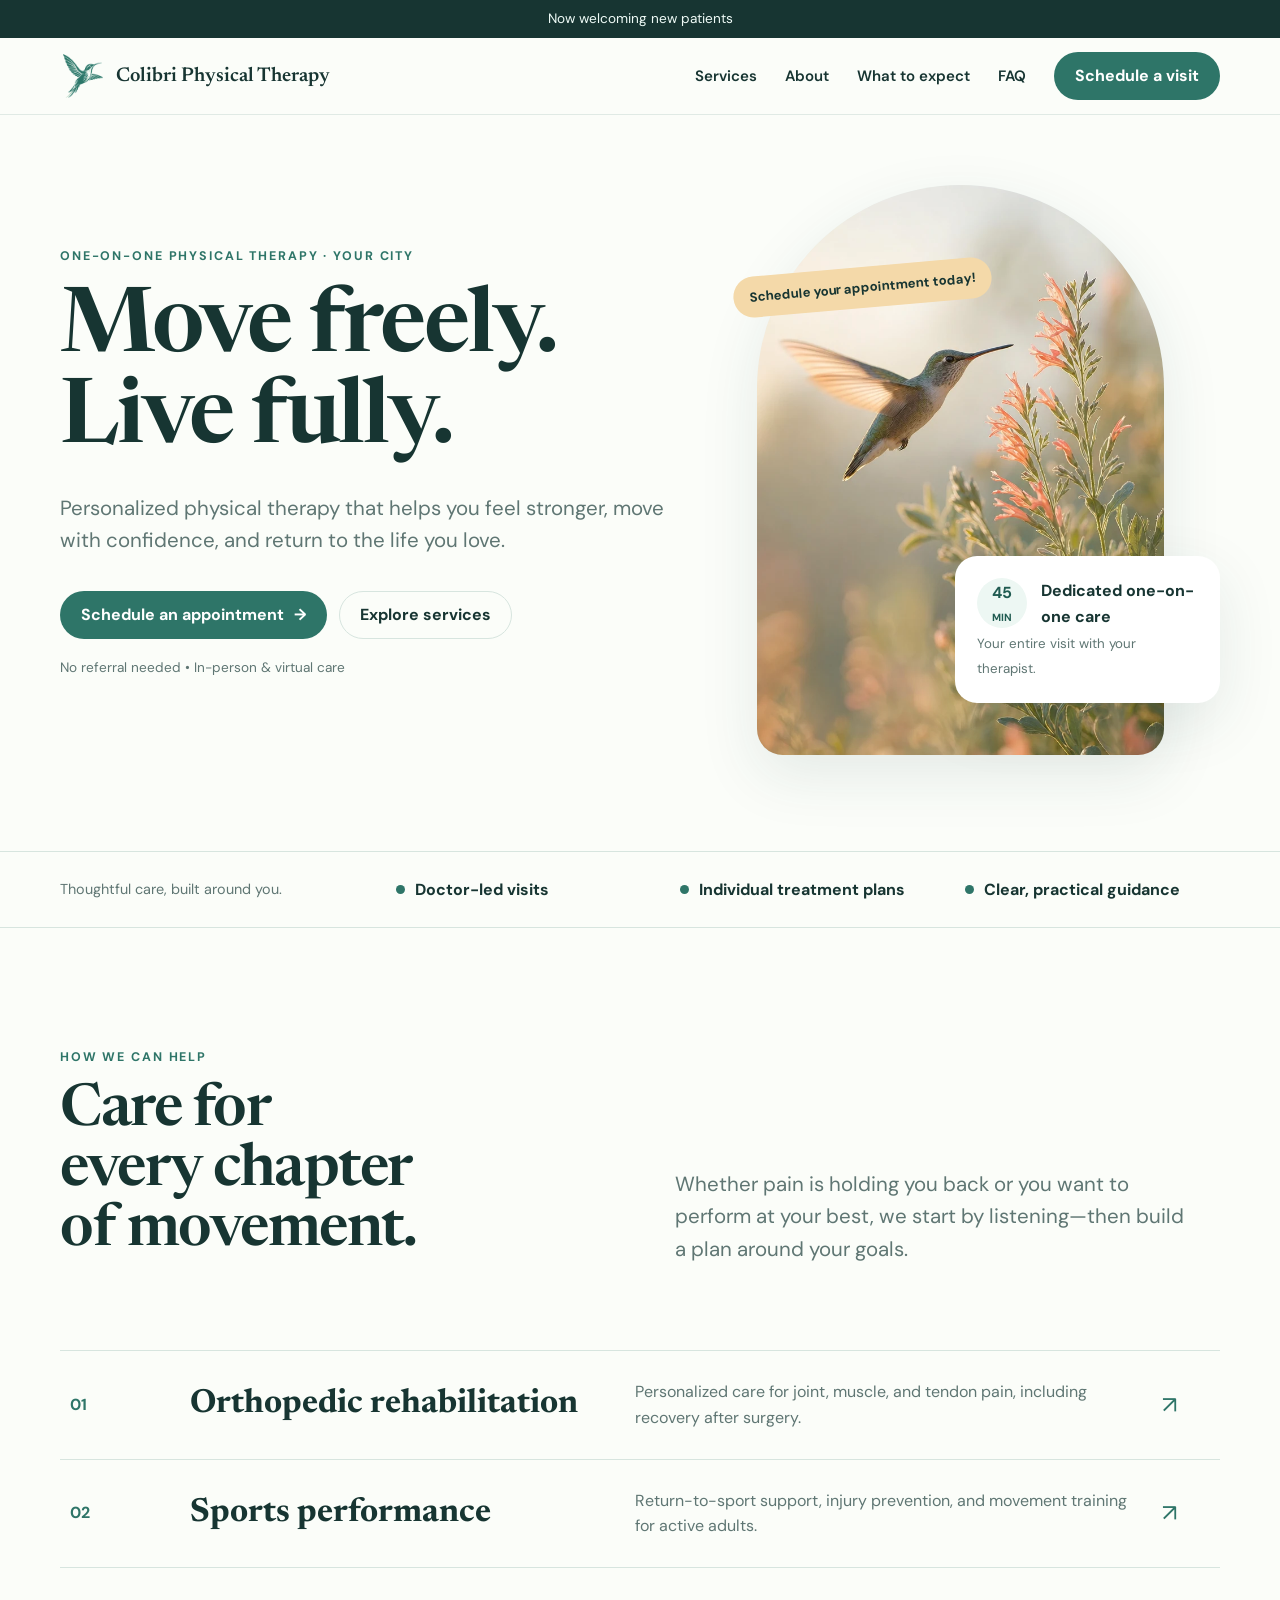
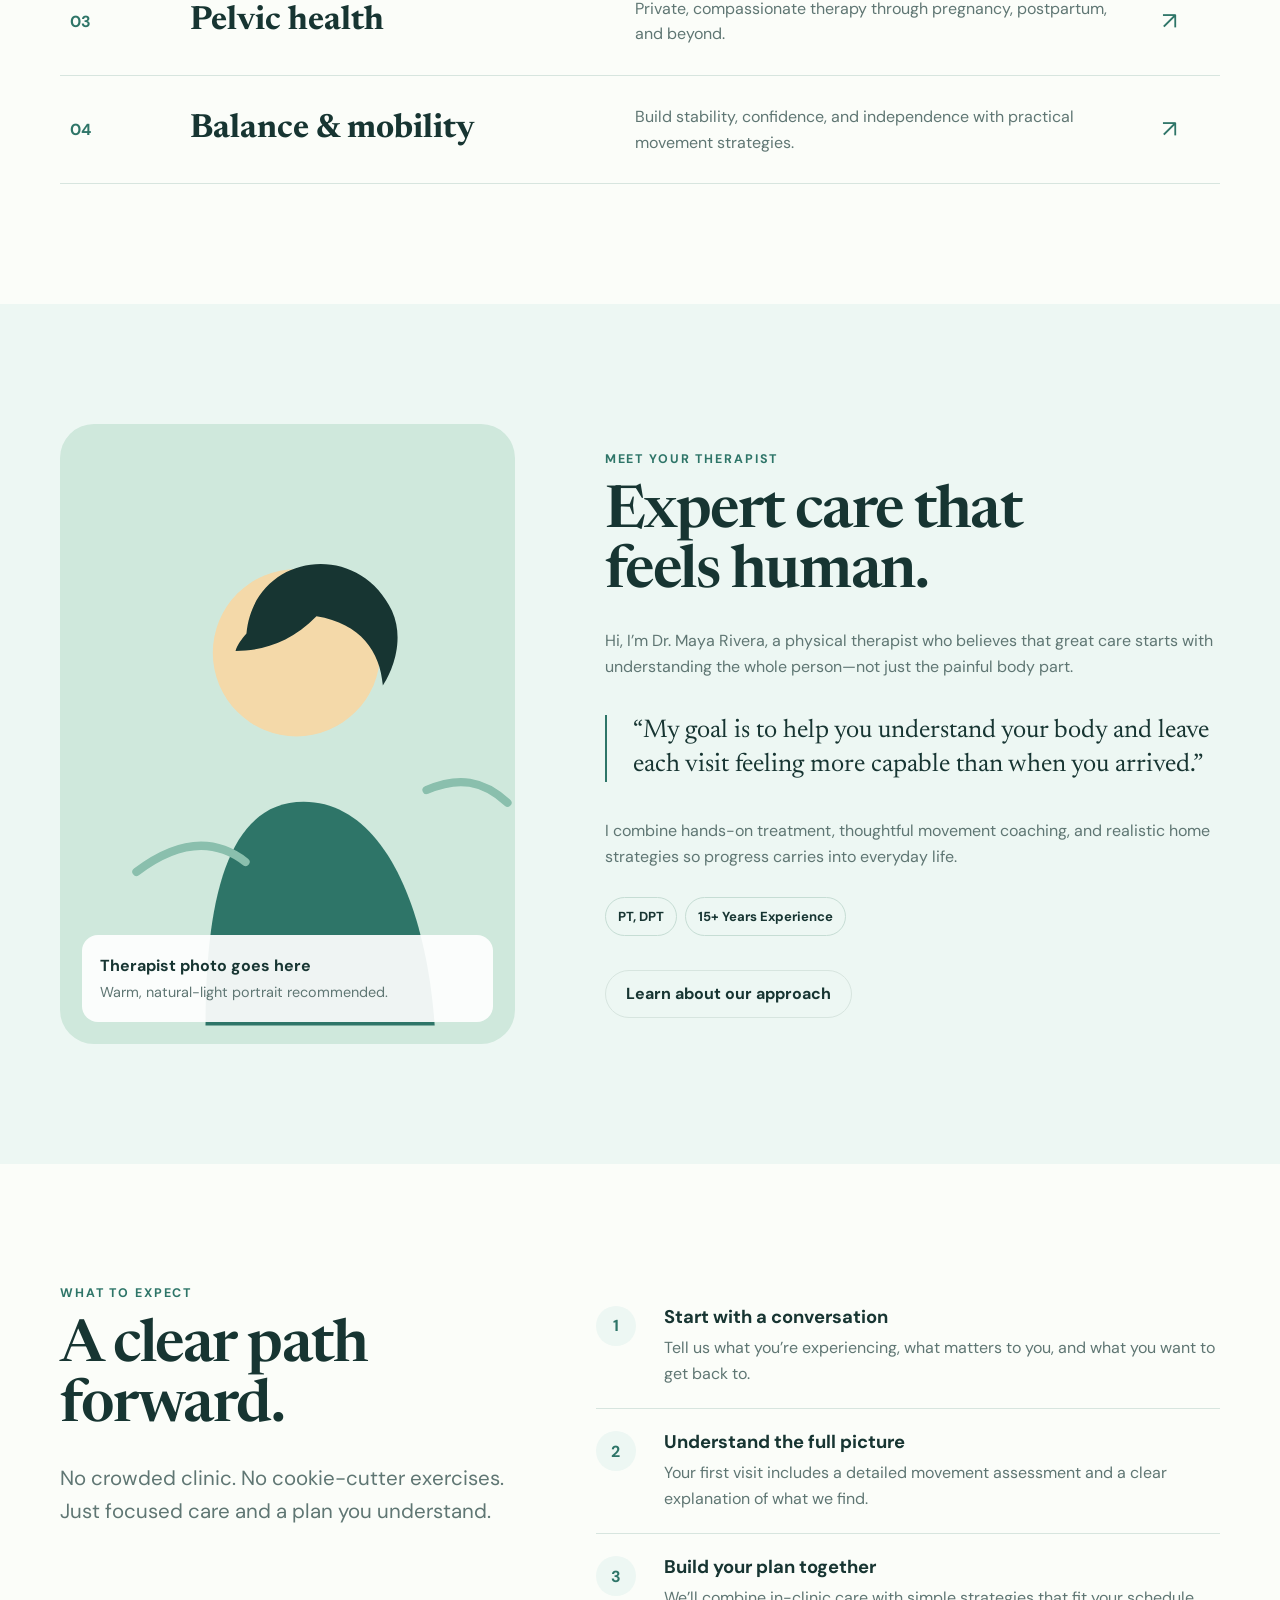
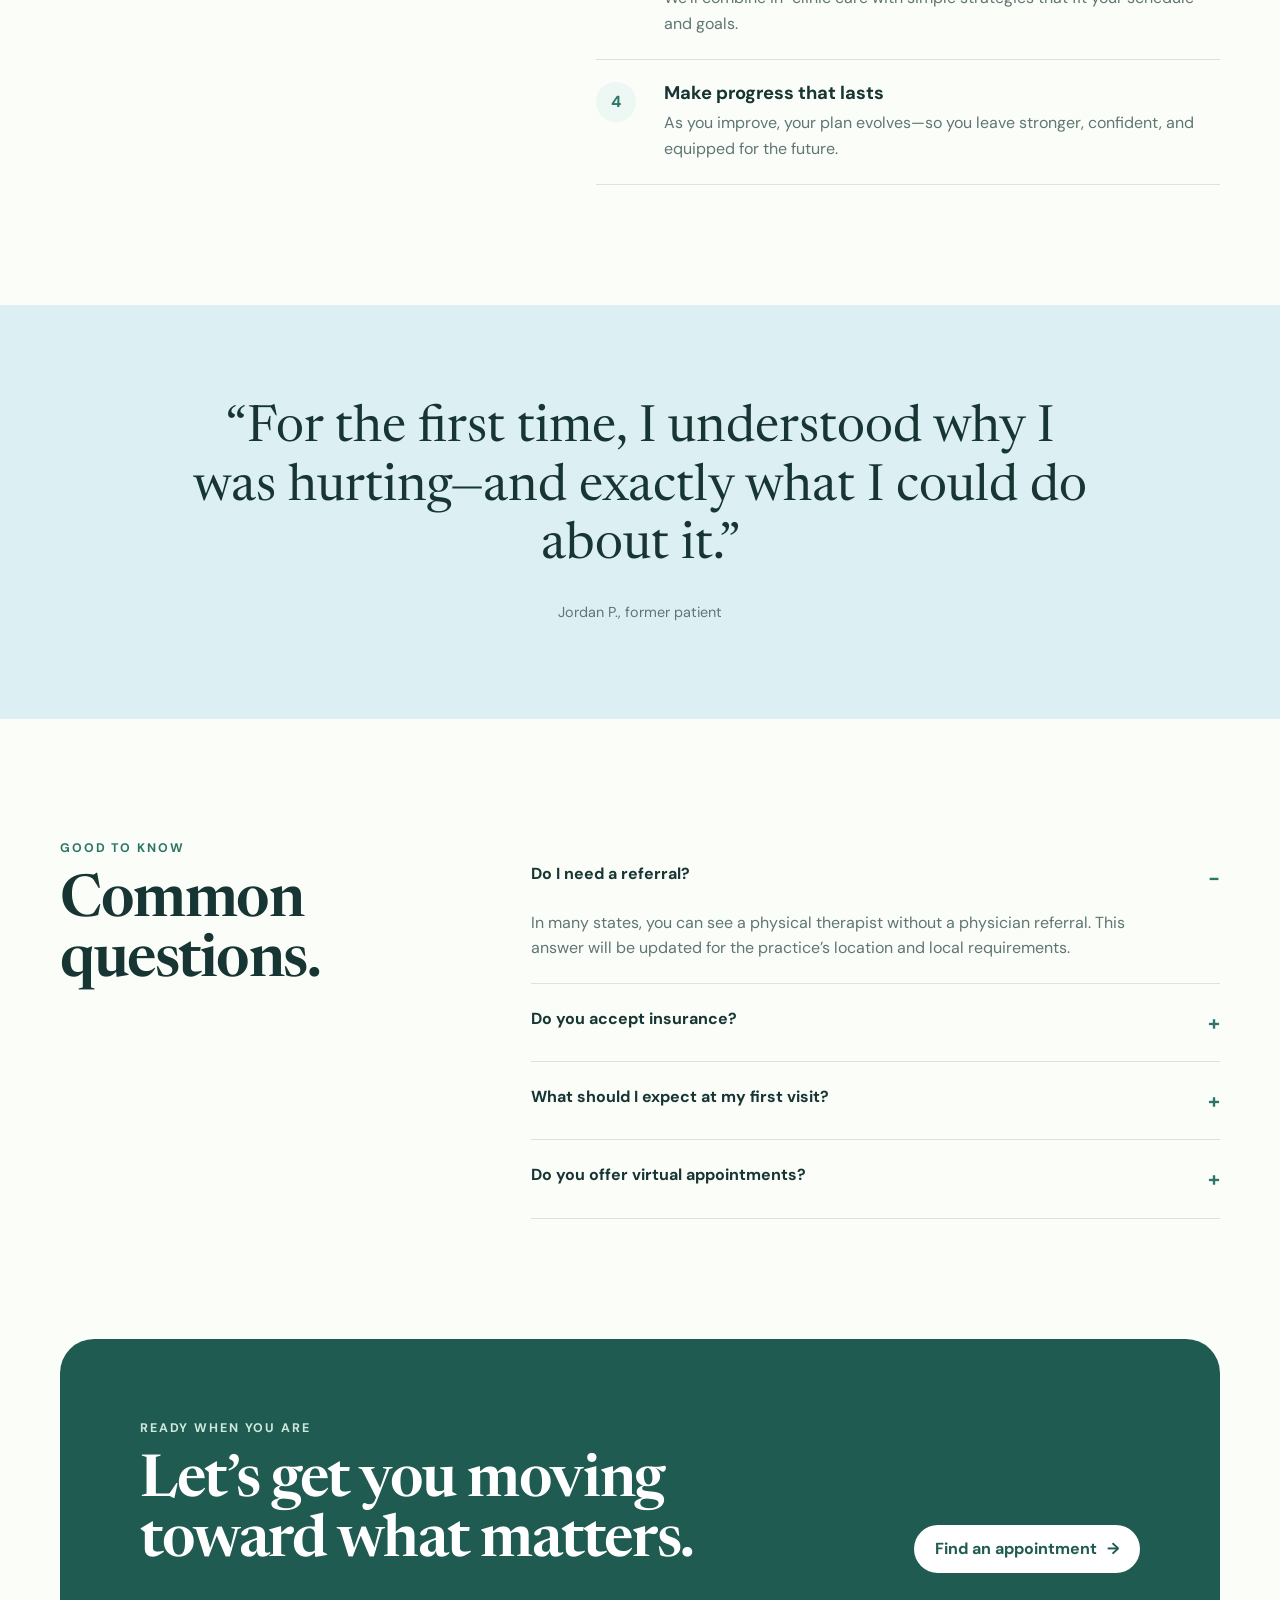
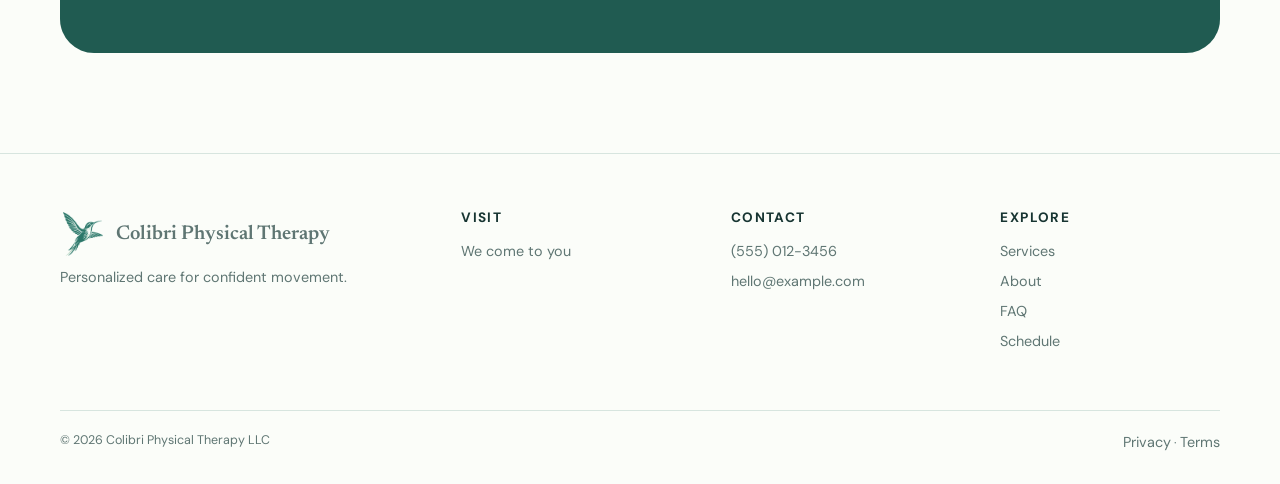
==== index.html @ 3c741804 "Build Colibri Physical Therapy website" ====
<!doctype html>
<html lang="en">
<head>
  <meta charset="utf-8">
  <meta name="viewport" content="width=device-width, initial-scale=1">
  <meta name="description" content="Design prototype for Colibri Physical Therapy. All practice details are placeholders.">
  <title>Colibri Physical Therapy — Move with confidence</title>
  <link rel="stylesheet" href="styles.css">
  <link rel="icon" href="assets/favicon.ico" type="image/x-icon">
</head>
<body>
  <a class="skip" href="#main">Skip to content</a>
  <div class="announcement">Now welcoming new patients</div>
  <header>
    <nav class="wrap" aria-label="Primary navigation">
      <a class="brand" href="#top" aria-label="Colibri Physical Therapy home">
        <img class="brand-mark" src="assets/colibri-brand-mark.png" alt="" aria-hidden="true">
        Colibri Physical Therapy
      </a>
      <button class="menu-button" type="button" aria-label="Open menu" aria-expanded="false">☰</button>
      <div class="navlinks">
        <a href="#services">Services</a>
        <a href="#about">About</a>
        <a href="#process">What to expect</a>
        <a href="#faq">FAQ</a>
        <button class="button primary schedule-open" type="button">Schedule a visit</button>
      </div>
    </nav>
  </header>

  <main id="main">
    <section class="hero" id="top">
      <div class="wrap hero-grid">
        <div class="hero-copy">
          <div class="eyebrow">One-on-one physical therapy · Your City</div>
          <h1>Move freely.<br>Live fully.</h1>
          <p class="lead">Personalized physical therapy that helps you feel stronger, move with confidence, and return to the life you love.</p>
          <div class="actions">
            <button class="button primary schedule-open" type="button">Schedule an appointment <span aria-hidden="true">→</span></button>
            <a class="button secondary" href="#services">Explore services</a>
          </div>
          <p class="microcopy">No referral needed <span aria-hidden="true">•</span> In-person & virtual care</p>
        </div>
        <div class="hero-art">
          <div class="arch">
            <img class="hero-bird" src="assets/colibri-hero.webp" alt="A colibri hummingbird hovering beside softly lit coral flowers">
          </div>
          <div class="availability">Schedule your appointment today!</div>
          <div class="session-card">
            <div class="date">45<br><span class="duration-unit">MIN</span></div>
            <strong>Dedicated one-on-one care</strong>
            <small>Your entire visit with your therapist.</small>
          </div>
        </div>
      </div>
    </section>

    <section class="trust" aria-label="Practice highlights">
      <div class="wrap trust-row">
        <p>Thoughtful care, built around you.</p>
        <div class="trust-point"><span class="dot"></span> Doctor-led visits</div>
        <div class="trust-point"><span class="dot"></span> Individual treatment plans</div>
        <div class="trust-point"><span class="dot"></span> Clear, practical guidance</div>
      </div>
    </section>

    <section class="services" id="services">
      <div class="wrap">
        <div class="section-heading">
          <div><div class="eyebrow">How we can help</div><h2>Care for every chapter of movement.</h2></div>
          <p class="lead">Whether pain is holding you back or you want to perform at your best, we start by listening—then build a plan around your goals.</p>
        </div>
        <div class="service-list">
          <a class="service" href="#process"><span class="num">01</span><h3>Orthopedic rehabilitation</h3><p>Personalized care for joint, muscle, and tendon pain, including recovery after surgery.</p><span class="arrow">↗</span></a>
          <a class="service" href="#process"><span class="num">02</span><h3>Sports performance</h3><p>Return-to-sport support, injury prevention, and movement training for active adults.</p><span class="arrow">↗</span></a>
          <a class="service" href="#process"><span class="num">03</span><h3>Pelvic health</h3><p>Private, compassionate therapy through pregnancy, postpartum, and beyond.</p><span class="arrow">↗</span></a>
          <a class="service" href="#process"><span class="num">04</span><h3>Balance & mobility</h3><p>Build stability, confidence, and independence with practical movement strategies.</p><span class="arrow">↗</span></a>
        </div>
      </div>
    </section>

    <section class="about" id="about">
      <div class="wrap about-grid">
        <div class="portrait" aria-label="Placeholder for therapist portrait">
          <svg viewBox="0 0 500 610" fill="none" aria-hidden="true">
            <circle cx="260" cy="180" r="92" fill="#f4d9a9"/>
            <path d="M160 590c0-142 25-246 108-246s134 106 144 246H160Z" fill="#2e7568"/>
            <path d="M205 159c8-88 122-105 160-25 15 33-1 69-10 82-3-37-24-68-73-76-29 30-61 38-89 38 2-7 7-13 12-19Z" fill="#173532"/>
            <path d="M84 421c45-34 85-38 120-11M403 331c35-15 62-11 89 14" stroke="#8abfad" stroke-width="9" stroke-linecap="round"/>
          </svg>
          <div class="portrait-note"><strong>Therapist photo goes here</strong><span>Warm, natural-light portrait recommended.</span></div>
        </div>
        <div class="about-copy">
          <div class="eyebrow">Meet your therapist</div>
          <h2>Expert care that feels human.</h2>
          <p>Hi, I’m Dr. Maya Rivera, a physical therapist who believes that great care starts with understanding the whole person—not just the painful body part.</p>
          <p class="quote">“My goal is to help you understand your body and leave each visit feeling more capable than when you arrived.”</p>
          <p>I combine hands-on treatment, thoughtful movement coaching, and realistic home strategies so progress carries into everyday life.</p>
          <div class="credentials"><span>PT, DPT</span><span>15+ Years Experience</span></div>
          <a class="button secondary" href="#process">Learn about our approach</a>
        </div>
      </div>
    </section>

    <section class="process" id="process">
      <div class="wrap process-grid">
        <div><div class="eyebrow">What to expect</div><h2>A clear path forward.</h2><p class="lead">No crowded clinic. No cookie-cutter exercises. Just focused care and a plan you understand.</p></div>
        <div class="steps">
          <div class="step"><div><h3>Start with a conversation</h3><p>Tell us what you’re experiencing, what matters to you, and what you want to get back to.</p></div></div>
          <div class="step"><div><h3>Understand the full picture</h3><p>Your first visit includes a detailed movement assessment and a clear explanation of what we find.</p></div></div>
          <div class="step"><div><h3>Build your plan together</h3><p>We’ll combine in-clinic care with simple strategies that fit your schedule and goals.</p></div></div>
          <div class="step"><div><h3>Make progress that lasts</h3><p>As you improve, your plan evolves—so you leave stronger, confident, and equipped for the future.</p></div></div>
        </div>
      </div>
    </section>

    <section class="testimonial">
      <div class="wrap">
        <blockquote>“For the first time, I understood why I was hurting—and exactly what I could do about it.”</blockquote>
        <cite>Jordan P., former patient</cite>
      </div>
    </section>

    <section class="faq" id="faq">
      <div class="wrap faq-grid">
        <div><div class="eyebrow">Good to know</div><h2>Common questions.</h2></div>
        <div>
          <details open><summary>Do I need a referral?</summary><p>In many states, you can see a physical therapist without a physician referral. This answer will be updated for the practice’s location and local requirements.</p></details>
          <details><summary>Do you accept insurance?</summary><p>We offer straightforward self-pay pricing and can provide a superbill for possible out-of-network reimbursement. Final billing details will be added before launch.</p></details>
          <details><summary>What should I expect at my first visit?</summary><p>Your first visit typically includes a conversation about your goals, a movement assessment, an explanation of findings, and the beginning of treatment.</p></details>
          <details><summary>Do you offer virtual appointments?</summary><p>Yes. Virtual visits may be available for movement coaching, exercise progression, and follow-up care.</p></details>
        </div>
      </div>
    </section>

    <section class="cta">
      <div class="wrap cta-panel">
        <div><div class="eyebrow">Ready when you are</div><h2>Let’s get you moving toward what matters.</h2></div>
        <button class="button light schedule-open" type="button">Find an appointment <span aria-hidden="true">→</span></button>
      </div>
    </section>
  </main>

  <footer>
    <div class="wrap">
      <div class="footer-grid">
        <div>
          <a class="brand" href="#top" aria-label="Colibri Physical Therapy home">
            <img class="brand-mark" src="assets/colibri-brand-mark.png" alt="" aria-hidden="true">
            Colibri Physical Therapy
          </a>
          <p>Personalized care for confident movement.</p>
        </div>
        <div><h3>Visit</h3><p>We come to you</p></div>
        <div><h3>Contact</h3><a href="tel:+15550123456">(555) 012-3456</a><a href="mailto:hello@example.com">hello@example.com</a></div>
        <div><h3>Explore</h3><a href="#services">Services</a><a href="#about">About</a><a href="#faq">FAQ</a><a href="#" class="schedule-open">Schedule</a></div>
      </div>
      <div class="legal"><span>© 2026 Colibri Physical Therapy LLC</span><span><a href="legal.html#privacy">Privacy</a> · <a href="legal.html#terms">Terms</a></span></div>
    </div>
  </footer>

  <div class="modal" id="schedule-modal" role="dialog" aria-modal="true" aria-labelledby="schedule-title">
    <div class="modal-card scheduler-card">
      <div class="modal-head">
        <div><div class="eyebrow">Secure online scheduling</div><h2 id="schedule-title">Choose your appointment</h2></div>
        <button class="close" type="button" aria-label="Close scheduling window">×</button>
      </div>
      <div class="scheduler-shell">
        <div class="scheduler-loading" id="scheduler-loading" role="status">
          <span class="spinner" aria-hidden="true"></span>
          Loading available appointments…
        </div>
        <div class="scheduler-setup" id="scheduler-setup" hidden>
          <div class="setup-mark" aria-hidden="true">↗</div>
          <h3>Scheduling is being connected</h3>
          <p>The clinic’s booking calendar hasn’t been added yet. Please call or email us to arrange a visit.</p>
          <div class="scheduler-actions">
            <a class="button primary" href="tel:+15550123456">Call (555) 012-3456</a>
            <a class="button secondary" href="mailto:hello@example.com?subject=Appointment%20request">Email the clinic</a>
          </div>
        </div>
        <div id="cal-booking" class="cal-booking" aria-label="Available appointments" hidden></div>
      </div>
      <p class="scheduler-note">Confirmation is sent by email and text. Your email includes options to add the visit to your calendar.</p>
    </div>
  </div>

  <script src="scheduling-config.js"></script>
  <script src="script.js" defer></script>
</body>
</html>
---- styles.css ----
@import url('https://fonts.googleapis.com/css2?family=DM+Sans:wght@400;500;600;700&family=Newsreader:opsz,wght@6..72,500;6..72,600&display=swap');

:root {
  --ink: #173532;
  --muted: #5f7673;
  --paper: #fbfdf9;
  --white: #fff;
  --mist: #edf7f3;
  --sage: #cfe8dc;
  --leaf: #2e7568;
  --leaf-dark: #205b51;
  --sky: #dceff3;
  --line: #d7e5df;
  --sun: #f4d9a9;
  --radius-sm: 12px;
  --radius-md: 22px;
  --radius-lg: 34px;
  --shadow: 0 20px 60px rgba(25, 72, 65, .10);
  --serif: "Newsreader", Georgia, serif;
  --sans: "DM Sans", Arial, sans-serif;
}

* { box-sizing: border-box; }
html { scroll-behavior: smooth; }
body { margin: 0; background: var(--paper); color: var(--ink); font-family: var(--sans); line-height: 1.6; }
body.modal-open { overflow: hidden; }
a { color: inherit; }
button, input, select, textarea { font: inherit; }
img { max-width: 100%; display: block; }
section { scroll-margin-top: 88px; }
.wrap { width: min(1160px, calc(100% - 40px)); margin-inline: auto; }
.eyebrow { color: var(--leaf); font-weight: 700; font-size: .78rem; letter-spacing: .15em; text-transform: uppercase; }
section .eyebrow + h2 { margin-top: 14px; }
.modal .eyebrow + h2 { margin-top: 14px; }
h1, h2, h3, p { margin-top: 0; }
h1, h2, h3 { text-wrap: balance; }
h1, h2 { font-family: var(--serif); font-weight: 600; letter-spacing: -.025em; line-height: 1.02; }
h1 { font-size: clamp(3.6rem, 7vw, 6.9rem); max-width: 850px; margin: 18px 0 24px; }
h2 { font-size: clamp(2.5rem, 4.6vw, 4.5rem); margin-bottom: 24px; }
h3 { font-size: 1.15rem; line-height: 1.3; }
.lead { color: var(--muted); font-size: clamp(1.05rem, 1.7vw, 1.28rem); max-width: 650px; }
.button { min-height: 48px; display: inline-flex; align-items: center; justify-content: center; gap: 10px; padding: 0 20px; border: 1px solid transparent; border-radius: 999px; font-weight: 700; text-decoration: none; cursor: pointer; transition: transform .2s, background .2s, border-color .2s; }
.button:hover { transform: translateY(-2px); }
.button.primary { background: var(--leaf); color: white; }
.button.primary:hover { background: var(--leaf-dark); }
.button.secondary { background: transparent; border-color: var(--line); }
.button.secondary:hover { background: white; border-color: var(--leaf); }
.button.light { background: white; color: var(--leaf-dark); }
.skip { position: absolute; left: -999px; top: 0; }
.skip:focus { left: 12px; top: 12px; z-index: 1000; background: white; padding: 10px; }

.announcement { background: var(--ink); color: #effbf7; font-size: .85rem; text-align: center; padding: 8px 20px; }
header { position: sticky; top: 0; z-index: 30; background: color-mix(in srgb, var(--paper) 92%, transparent); border-bottom: 1px solid rgba(215,229,223,.75); backdrop-filter: blur(12px); }
nav { height: 76px; display: flex; align-items: center; justify-content: space-between; gap: 20px; }
.brand { display: inline-flex; align-items: center; gap: 10px; white-space: nowrap; text-decoration: none; font-family: var(--serif); font-size: 1.25rem; font-weight: 600; }
.brand-mark { width: 46px; height: 50px; flex: 0 0 auto; object-fit: contain; }
.navlinks { display: flex; align-items: center; gap: 28px; }
.navlinks a { text-decoration: none; font-size: .94rem; font-weight: 600; }
.navlinks a:not(.button):hover { color: var(--leaf); }
.menu-button { display: none; border: 0; background: transparent; min-width: 44px; min-height: 44px; font-size: 1.5rem; }

.hero { padding: 70px 0 96px; overflow: hidden; }
.hero-grid { display: grid; grid-template-columns: 1.15fr .85fr; align-items: center; gap: 70px; }
.hero-copy .lead { margin-bottom: 34px; }
.actions { display: flex; gap: 12px; flex-wrap: wrap; }
.microcopy { margin-top: 18px; color: var(--muted); font-size: .85rem; }
.hero-art { position: relative; min-height: 570px; }
.arch { position: absolute; inset: 0 12% 0 0; border-radius: 220px 220px 28px 28px; background: var(--mist); overflow: hidden; box-shadow: var(--shadow); }
.hero-bird { width: 100%; height: 100%; display: block; object-fit: cover; object-position: 52% 50%; }
.session-card { position: absolute; right: 0; bottom: 52px; width: 265px; background: white; padding: 22px; border-radius: var(--radius-md); box-shadow: var(--shadow); }
.session-card .date { width: 50px; height: 50px; display: grid; place-items: center; background: var(--mist); border-radius: 50%; color: var(--leaf-dark); font-weight: 700; float: left; margin-right: 14px; }
.session-card strong { display: block; }
.session-card small { color: var(--muted); }
.availability { position: absolute; left: -24px; top: 82px; background: var(--sun); border-radius: 999px; padding: 10px 16px; font-weight: 700; font-size: .82rem; transform: rotate(-5deg); }

.trust { padding: 25px 0; border-block: 1px solid var(--line); }
.trust-row { display: grid; grid-template-columns: 1.2fr repeat(3, 1fr); gap: 30px; align-items: center; }
.trust-row p { margin: 0; color: var(--muted); font-size: .9rem; }
.trust-point { display: flex; align-items: center; gap: 10px; color: var(--ink); font-weight: 700; }
.dot { width: 9px; height: 9px; border-radius: 50%; background: var(--leaf); }

.services { padding: 120px 0; }
.section-heading { display: grid; grid-template-columns: 1fr 1fr; gap: 70px; align-items: end; margin-bottom: 64px; }
.section-heading p { color: var(--muted); max-width: 520px; }
.service-list { border-top: 1px solid var(--line); }
.service { display: grid; grid-template-columns: 90px 1fr 1.2fr 48px; gap: 30px; align-items: center; padding: 28px 10px; border-bottom: 1px solid var(--line); text-decoration: none; transition: padding .2s, background .2s; }
.service:hover { padding-inline: 22px; background: white; }
.service .num { color: var(--leaf); font-weight: 700; }
.service h3 { margin: 0; font-family: var(--serif); font-size: clamp(1.5rem, 2.6vw, 2.3rem); }
.service p { margin: 0; color: var(--muted); }
.arrow { font-size: 1.5rem; color: var(--leaf); }

.about { background: var(--mist); padding: 120px 0; }
.about-grid { display: grid; grid-template-columns: .85fr 1.15fr; gap: 90px; align-items: center; }
.portrait { min-height: 620px; border-radius: var(--radius-lg); background: var(--sage); position: relative; overflow: hidden; }
.portrait svg { position: absolute; inset: auto 0 0; width: 100%; }
.portrait-note { position: absolute; left: 22px; bottom: 22px; right: 22px; padding: 18px; border-radius: 16px; background: rgba(255,255,255,.92); }
.portrait-note strong { display: block; }
.portrait-note span { color: var(--muted); font-size: .9rem; }
.about-copy p { color: var(--muted); }
.quote { margin: 36px 0; padding-left: 26px; border-left: 2px solid var(--leaf); color: var(--ink) !important; font-family: var(--serif); font-size: 1.6rem; line-height: 1.3; }
.credentials { display: flex; flex-wrap: wrap; gap: 8px; margin: 28px 0 34px; }
.credentials span { border: 1px solid #c6ddd4; border-radius: 999px; padding: 8px 12px; font-size: .82rem; font-weight: 700; }

.process { padding: 120px 0; }
.process-grid { display: grid; grid-template-columns: 1fr 1.4fr; gap: 90px; }
.steps { counter-reset: step; }
.step { display: grid; grid-template-columns: 48px 1fr; gap: 20px; padding: 22px 0; border-bottom: 1px solid var(--line); }
.step::before { counter-increment: step; content: counter(step); width: 40px; height: 40px; display: grid; place-items: center; border-radius: 50%; background: var(--mist); color: var(--leaf); font-weight: 700; }
.step h3 { margin-bottom: 5px; }
.step p { color: var(--muted); margin: 0; }

.testimonial { padding: 95px 0; background: var(--sky); }
.testimonial blockquote { margin: 0 auto; max-width: 900px; text-align: center; font-family: var(--serif); font-size: clamp(2rem, 4vw, 3.6rem); line-height: 1.15; }
.testimonial cite { display: block; margin-top: 25px; text-align: center; color: var(--muted); font-style: normal; font-size: .9rem; }
.faq { padding: 120px 0; }
.faq-grid { display: grid; grid-template-columns: .7fr 1.3fr; gap: 100px; }
details { border-bottom: 1px solid var(--line); padding: 22px 0; }
summary { list-style: none; cursor: pointer; font-weight: 700; display: flex; justify-content: space-between; gap: 20px; }
summary::-webkit-details-marker { display: none; }
summary::after { content: "+"; color: var(--leaf); font-size: 1.3rem; }
details[open] summary::after { content: "−"; }
details p { color: var(--muted); padding-right: 40px; margin: 15px 0 0; }

.cta { padding: 0 0 100px; }
.cta-panel { background: var(--leaf-dark); color: white; padding: clamp(42px, 7vw, 80px); border-radius: var(--radius-lg); display: flex; align-items: end; justify-content: space-between; gap: 40px; }
.cta-panel h2 { max-width: 660px; margin-bottom: 0; }
.cta-panel .eyebrow { color: var(--sage); }

footer { border-top: 1px solid var(--line); padding: 55px 0 30px; }
.footer-grid { display: grid; grid-template-columns: 1.6fr repeat(3, 1fr); gap: 50px; }
footer h3 { font-size: .85rem; text-transform: uppercase; letter-spacing: .1em; }
footer p, footer a { color: var(--muted); font-size: .9rem; }
footer a { display: block; text-decoration: none; margin: 7px 0; }
footer .brand { margin-top: 0; }
.legal { margin-top: 50px; padding-top: 20px; border-top: 1px solid var(--line); color: var(--muted); font-size: .78rem; display: flex; justify-content: space-between; gap: 20px; }
.legal a { display: inline; margin: 0; }

/* Legal page */
.legal-page { padding-bottom: 110px; }
.legal-home-link { min-height: 42px; padding-inline: 17px; }
.legal-hero { padding: 90px 0 80px; background: var(--mist); }
.legal-hero-grid { display: grid; grid-template-columns: 1.25fr .75fr; gap: 80px; align-items: end; }
.legal-hero h1 { max-width: 720px; margin-bottom: 22px; font-size: clamp(3.4rem, 6.5vw, 6.2rem); }
.legal-summary { padding: 28px; border-radius: var(--radius-md); background: var(--white); box-shadow: var(--shadow); }
.legal-summary p { margin-bottom: 12px; }
.legal-summary ul { margin: 0; padding-left: 20px; color: var(--muted); }
.legal-summary li + li { margin-top: 9px; }
.legal-layout { display: grid; grid-template-columns: 220px minmax(0, 760px); gap: 90px; justify-content: center; padding-top: 76px; }
.legal-nav { position: sticky; top: 112px; align-self: start; padding-left: 18px; border-left: 2px solid var(--sage); }
.legal-nav p { margin-bottom: 12px; color: var(--muted); font-size: .78rem; font-weight: 700; letter-spacing: .1em; text-transform: uppercase; }
.legal-nav a { display: block; margin: 9px 0; color: var(--muted); font-size: .92rem; font-weight: 600; text-decoration: none; }
.legal-nav a:hover { color: var(--leaf); }
.effective-date { margin-bottom: 58px; color: var(--muted); font-size: .9rem; }
.legal-content article { scroll-margin-top: 110px; }
.legal-content article + article { margin-top: 100px; padding-top: 80px; border-top: 1px solid var(--line); }
.legal-content article h2, .legal-contact h2 { margin: 13px 0 26px; font-size: clamp(2.8rem, 5vw, 4.4rem); }
.legal-content article h3 { margin: 42px 0 10px; font-family: var(--serif); font-size: 1.55rem; }
.legal-content article p { color: var(--muted); }
.legal-contact { scroll-margin-top: 110px; margin-top: 90px; padding: 44px; border-radius: var(--radius-lg); background: var(--sky); }
.legal-contact h2 { margin-bottom: 15px; }
.legal-contact p { margin-bottom: 0; color: var(--muted); }
.legal-contact a { color: var(--leaf-dark); font-weight: 700; }
.legal-footer-grid { grid-template-columns: 1.6fr repeat(3, 1fr); }

.modal { position: fixed; inset: 0; z-index: 100; display: none; padding: 20px; background: rgba(13,42,38,.58); backdrop-filter: blur(6px); overflow-y: auto; }
.modal.open { display: grid; place-items: center; }
.modal-card { width: min(720px, 100%); background: var(--paper); border-radius: 28px; box-shadow: 0 30px 100px rgba(0,0,0,.25); overflow: hidden; }
.scheduler-card { width: min(1020px, 100%); }
.modal-head { display: flex; justify-content: space-between; align-items: start; padding: 28px 30px 20px; border-bottom: 1px solid var(--line); }
.modal-head h2 { font-size: 2.2rem; margin: 0; }
.close { border: 0; background: var(--mist); width: 44px; height: 44px; border-radius: 50%; cursor: pointer; font-size: 1.35rem; }
.scheduler-shell { position: relative; min-height: 590px; background: var(--paper); }
.cal-booking { min-height: 590px; overflow-y: auto; }
.scheduler-loading { position: absolute; inset: 0; z-index: 1; display: flex; align-items: center; justify-content: center; gap: 12px; color: var(--muted); background: var(--paper); }
.scheduler-loading[hidden] { display: none; }
.spinner { width: 22px; height: 22px; border: 2px solid var(--sage); border-top-color: var(--leaf); border-radius: 50%; animation: spin .8s linear infinite; }
.scheduler-setup { max-width: 560px; margin: 0 auto; padding: 80px 28px; text-align: center; }
.scheduler-setup[hidden] { display: none; }
.scheduler-setup h3 { margin: 18px 0 10px; font-family: var(--serif); font-size: 2rem; }
.scheduler-setup p { color: var(--muted); }
.setup-mark { width: 64px; height: 64px; margin: 0 auto; display: grid; place-items: center; border-radius: 50%; color: var(--leaf-dark); background: var(--sage); font-size: 1.5rem; }
.scheduler-actions { display: flex; flex-wrap: wrap; justify-content: center; gap: 10px; margin-top: 24px; }
.scheduler-note { margin: 0; padding: 14px 24px; border-top: 1px solid var(--line); text-align: center; color: var(--muted); font-size: .82rem; }
@keyframes spin { to { transform: rotate(360deg); } }

@media (max-width: 860px) {
  .navlinks { display: none; position: absolute; top: 76px; left: 0; right: 0; padding: 20px; background: var(--paper); border-bottom: 1px solid var(--line); flex-direction: column; align-items: stretch; }
  .navlinks.open { display: flex; }
  .menu-button { display: block; }
  .hero-grid, .about-grid, .process-grid, .faq-grid { grid-template-columns: 1fr; gap: 55px; }
  .hero { padding-top: 50px; }
  .hero-art { min-height: 500px; }
  .section-heading { grid-template-columns: 1fr; gap: 12px; }
  .service { grid-template-columns: 55px 1fr 38px; }
  .service p { grid-column: 2 / 4; }
  .trust-row { grid-template-columns: 1fr 1fr; }
  .trust-row > p { grid-column: 1 / -1; }
  .footer-grid { grid-template-columns: 1fr 1fr; }
  .cta-panel { align-items: start; flex-direction: column; }
  .portrait { min-height: 540px; }
  .legal-hero-grid { grid-template-columns: 1fr; gap: 35px; }
  .legal-layout { grid-template-columns: 1fr; gap: 35px; }
  .legal-nav { position: static; display: flex; flex-wrap: wrap; gap: 8px 20px; padding: 0 0 20px; border-left: 0; border-bottom: 1px solid var(--line); }
  .legal-nav p { width: 100%; margin-bottom: 2px; }
  .legal-nav a { margin: 0; }
  .legal-footer-grid { grid-template-columns: 1fr 1fr; }
}

@media (max-width: 560px) {
  .wrap { width: min(100% - 28px, 1160px); }
  .brand { gap: 7px; font-size: 1.1rem; }
  .brand-mark { width: 42px; height: 46px; }
  h1 { font-size: clamp(3.1rem, 17vw, 4.7rem); }
  .hero-art { min-height: 420px; }
  .arch { right: 5%; }
  .availability { left: 0; top: 35px; }
  .session-card { right: 0; bottom: 20px; width: 235px; }
  .trust-row { grid-template-columns: 1fr; }
  .service { gap: 12px; }
  .service .num { font-size: .8rem; }
  .footer-grid { grid-template-columns: 1fr; }
  .legal { align-items: stretch; flex-direction: column; }
  .modal { padding: 8px; }
  .modal-head { padding-inline: 20px; }
  .scheduler-shell, .cal-booking { min-height: 540px; }
  .scheduler-actions { align-items: stretch; flex-direction: column; }
  .legal-home-link { min-height: 38px; padding-inline: 13px; font-size: .82rem; }
  .legal-hero { padding: 60px 0; }
  .legal-layout { padding-top: 52px; }
  .legal-contact { padding: 30px 24px; }
  .legal-footer-grid { grid-template-columns: 1fr; }
}

@media (max-width: 360px) {
  nav { gap: 10px; }
  .brand { gap: 5px; font-size: .98rem; }
  .brand-mark { width: 38px; height: 42px; }
}

@media (prefers-reduced-motion: reduce) {
  html { scroll-behavior: auto; }
  *, *::before, *::after { transition: none !important; animation: none !important; }
}

.duration-unit {
  font-size: .65rem;
}

.optional-label {
  color: var(--muted);
  font-weight: 400;
}
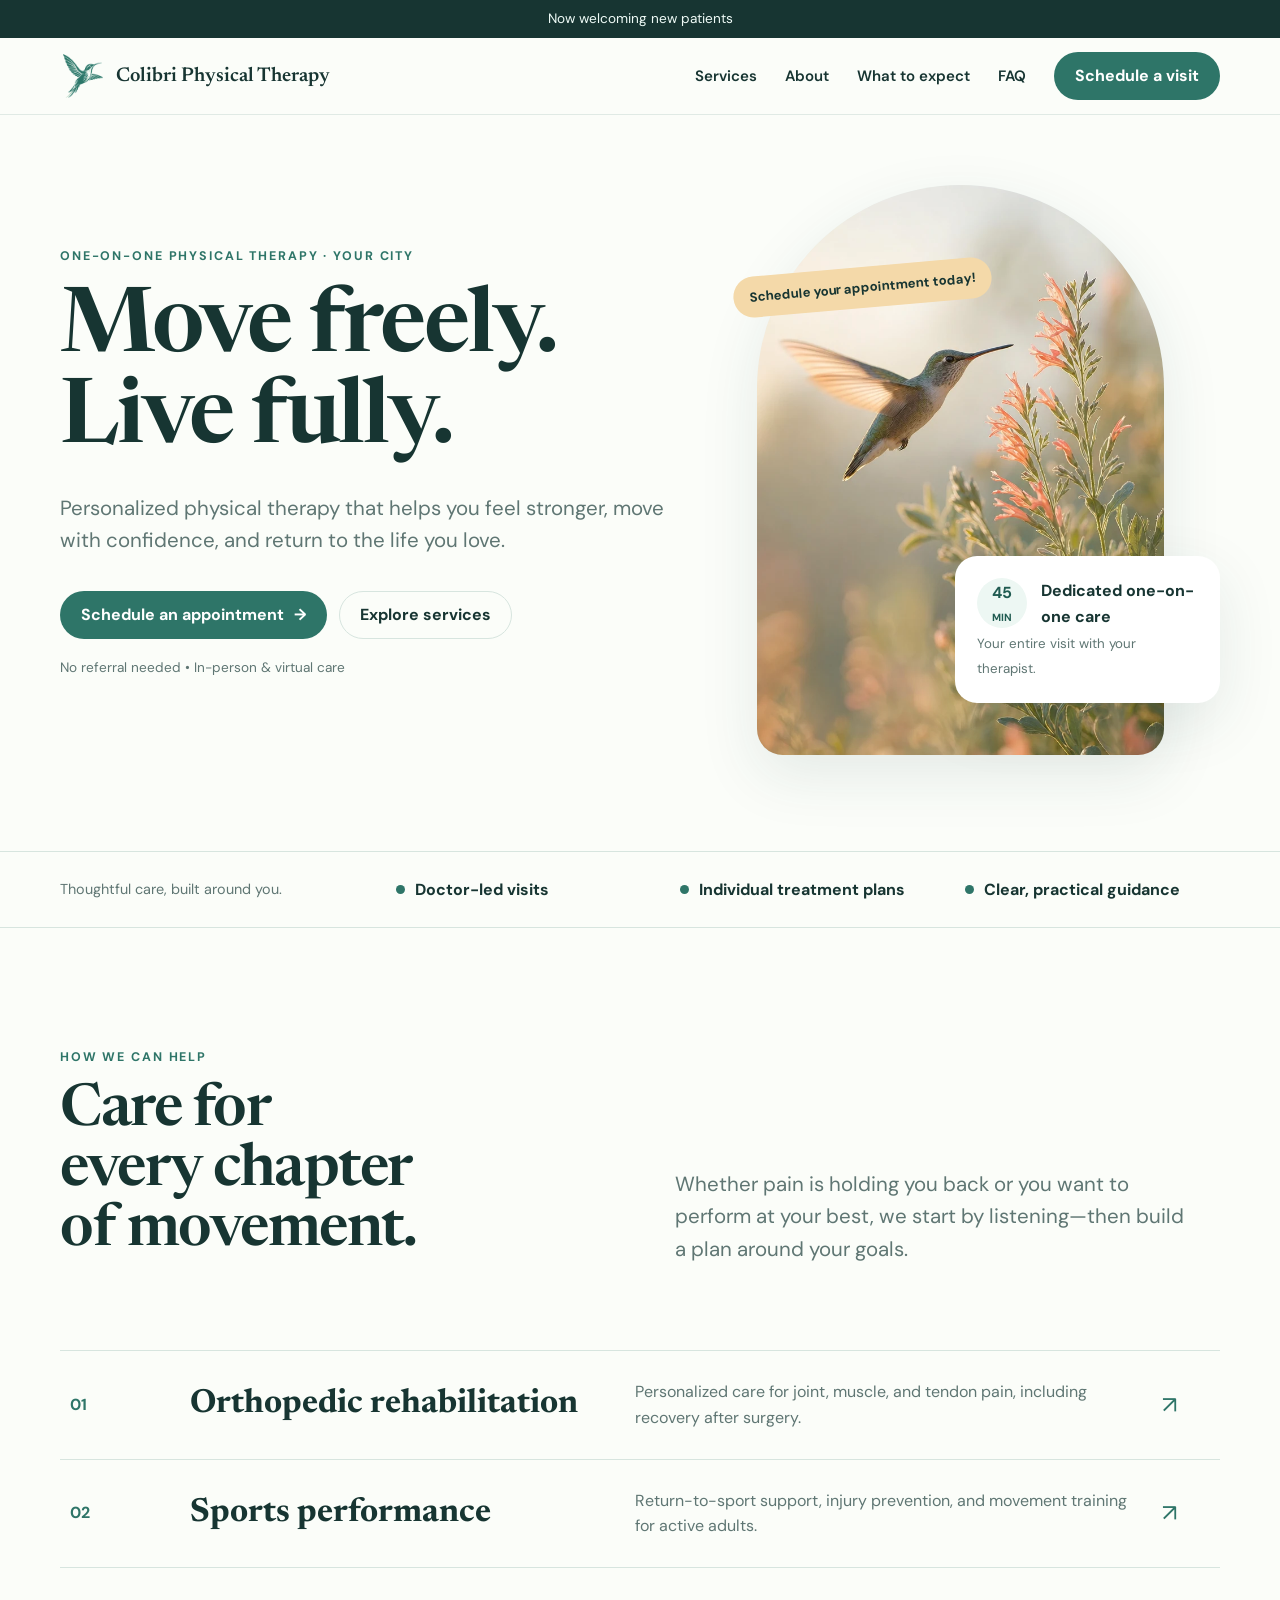
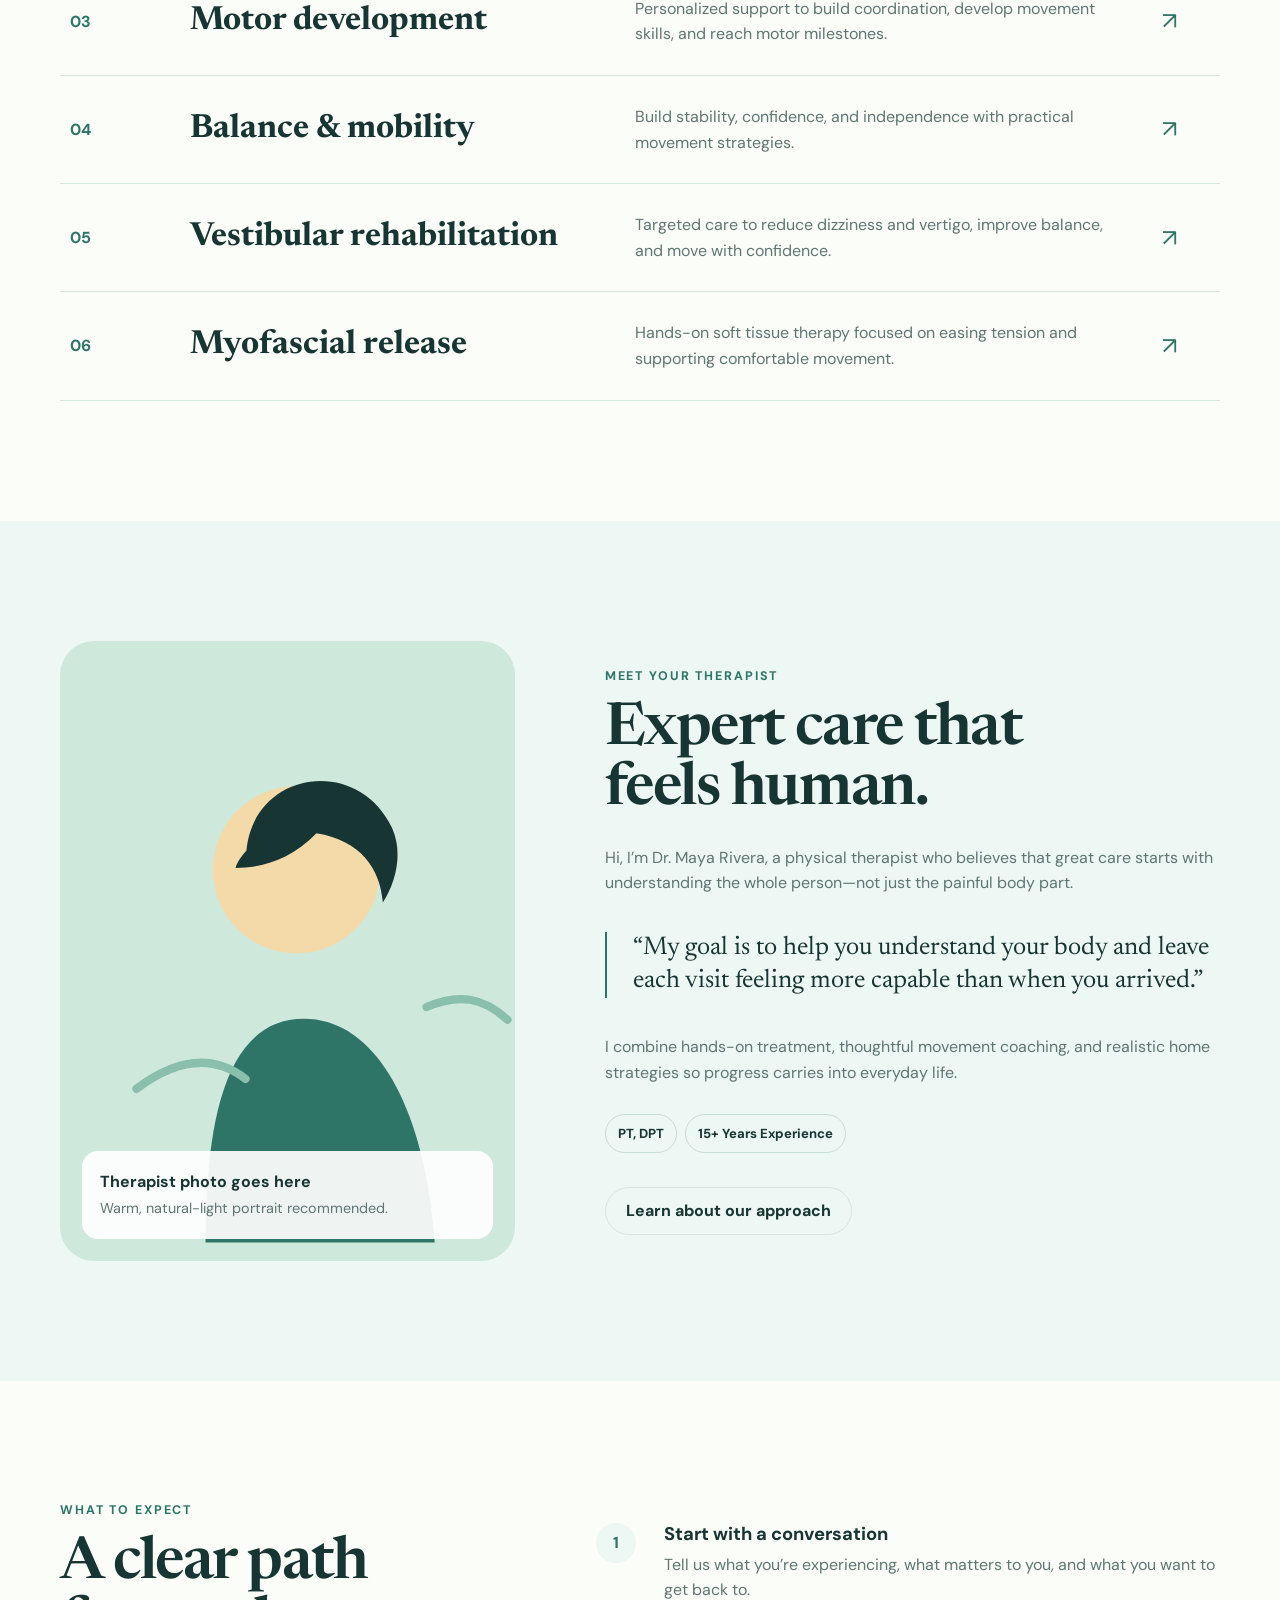
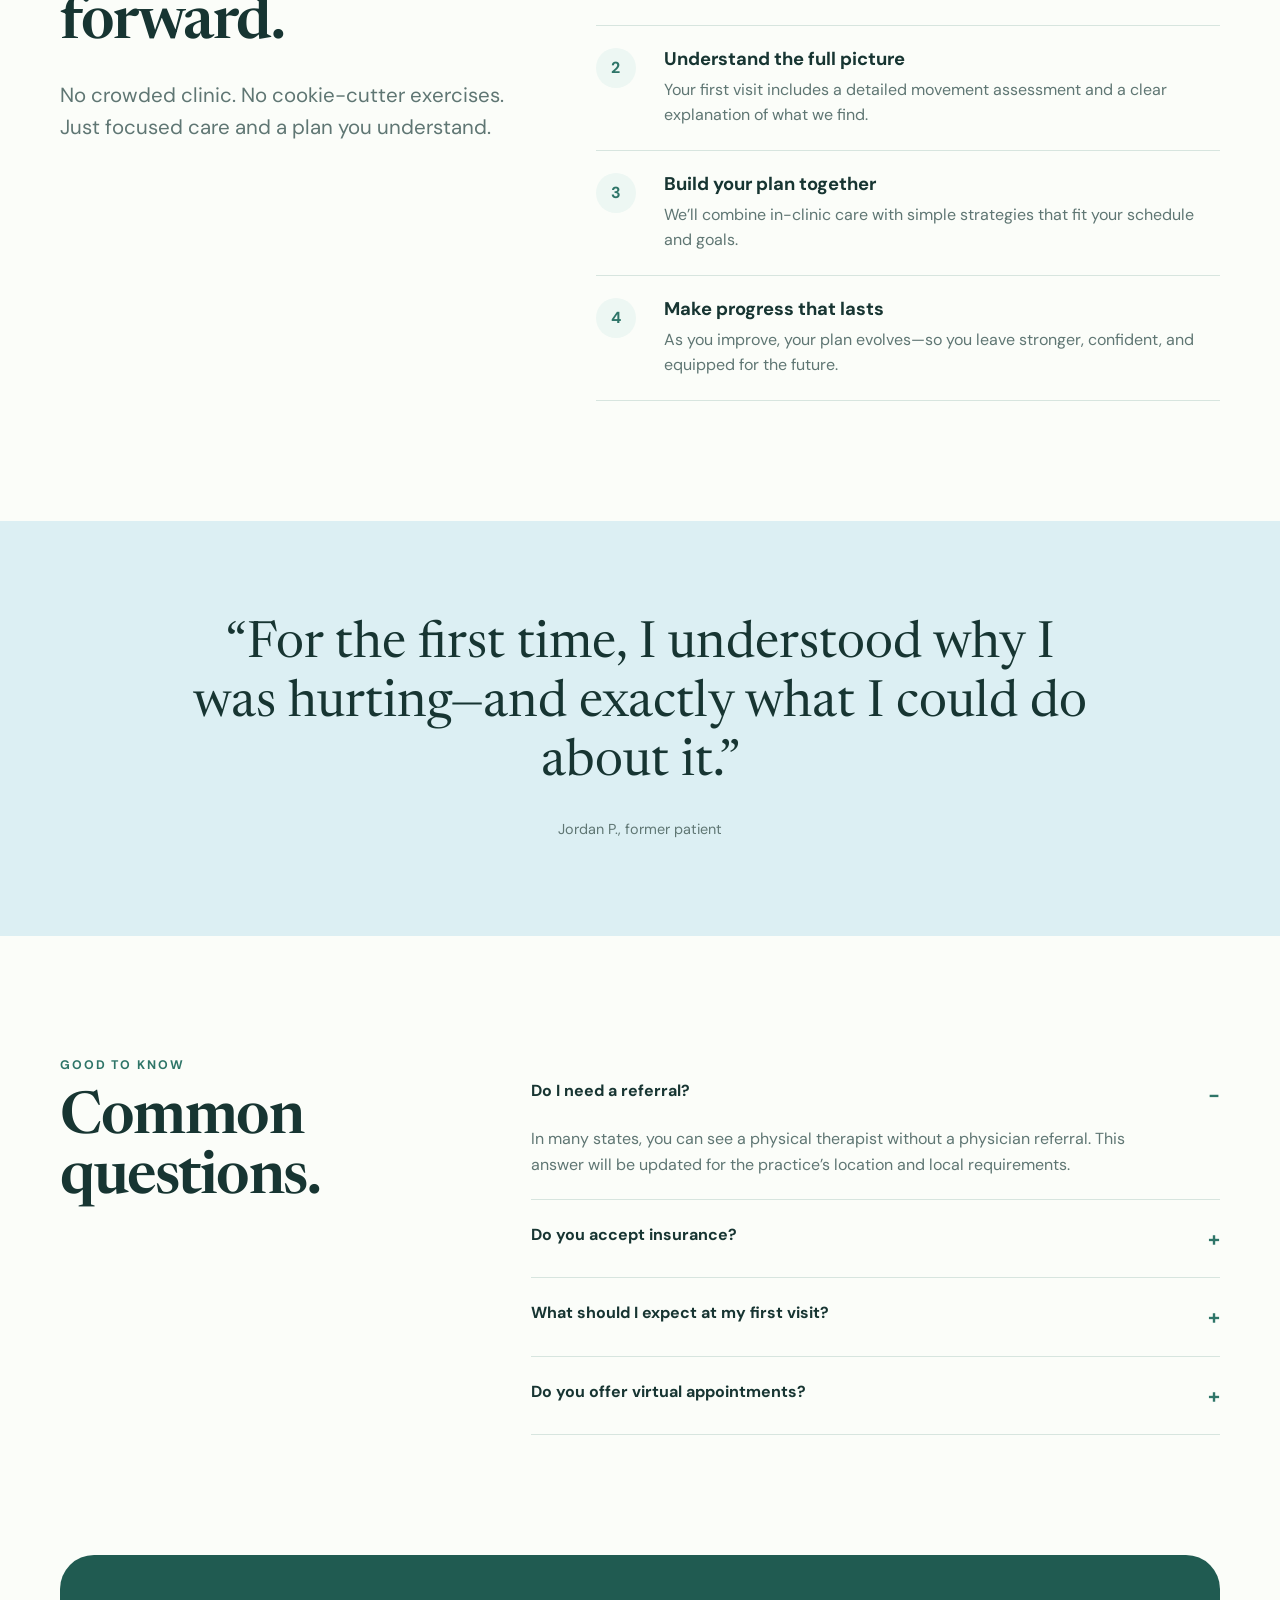
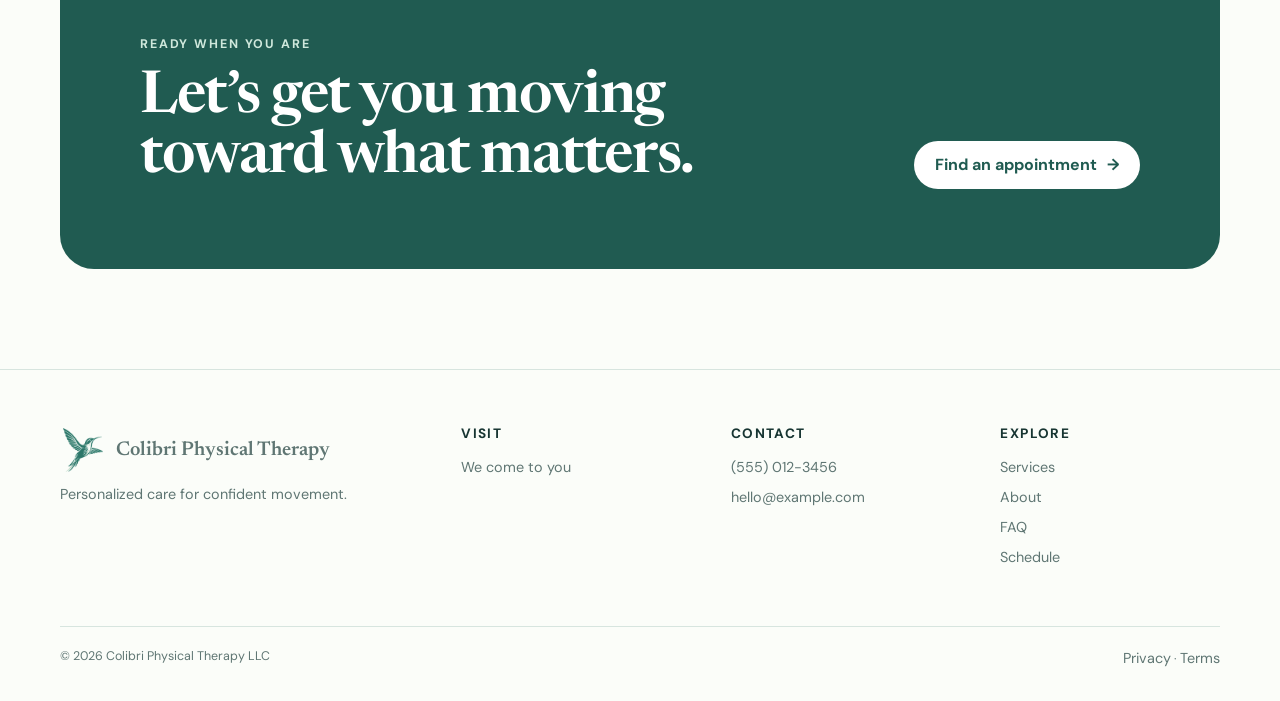
==== commit d8caabaf: "Update physical therapy services" ====
--- a/index.html
+++ b/index.html
@@ -73,8 +73,10 @@
         <div class="service-list">
           <a class="service" href="#process"><span class="num">01</span><h3>Orthopedic rehabilitation</h3><p>Personalized care for joint, muscle, and tendon pain, including recovery after surgery.</p><span class="arrow">↗</span></a>
           <a class="service" href="#process"><span class="num">02</span><h3>Sports performance</h3><p>Return-to-sport support, injury prevention, and movement training for active adults.</p><span class="arrow">↗</span></a>
-          <a class="service" href="#process"><span class="num">03</span><h3>Pelvic health</h3><p>Private, compassionate therapy through pregnancy, postpartum, and beyond.</p><span class="arrow">↗</span></a>
+          <a class="service" href="#process"><span class="num">03</span><h3>Motor development</h3><p>Personalized support to build coordination, develop movement skills, and reach motor milestones.</p><span class="arrow">↗</span></a>
           <a class="service" href="#process"><span class="num">04</span><h3>Balance & mobility</h3><p>Build stability, confidence, and independence with practical movement strategies.</p><span class="arrow">↗</span></a>
+          <a class="service" href="#process"><span class="num">05</span><h3>Vestibular rehabilitation</h3><p>Targeted care to reduce dizziness and vertigo, improve balance, and move with confidence.</p><span class="arrow">↗</span></a>
+          <a class="service" href="#process"><span class="num">06</span><h3>Myofascial release</h3><p>Hands-on soft tissue therapy focused on easing tension and supporting comfortable movement.</p><span class="arrow">↗</span></a>
         </div>
       </div>
     </section>
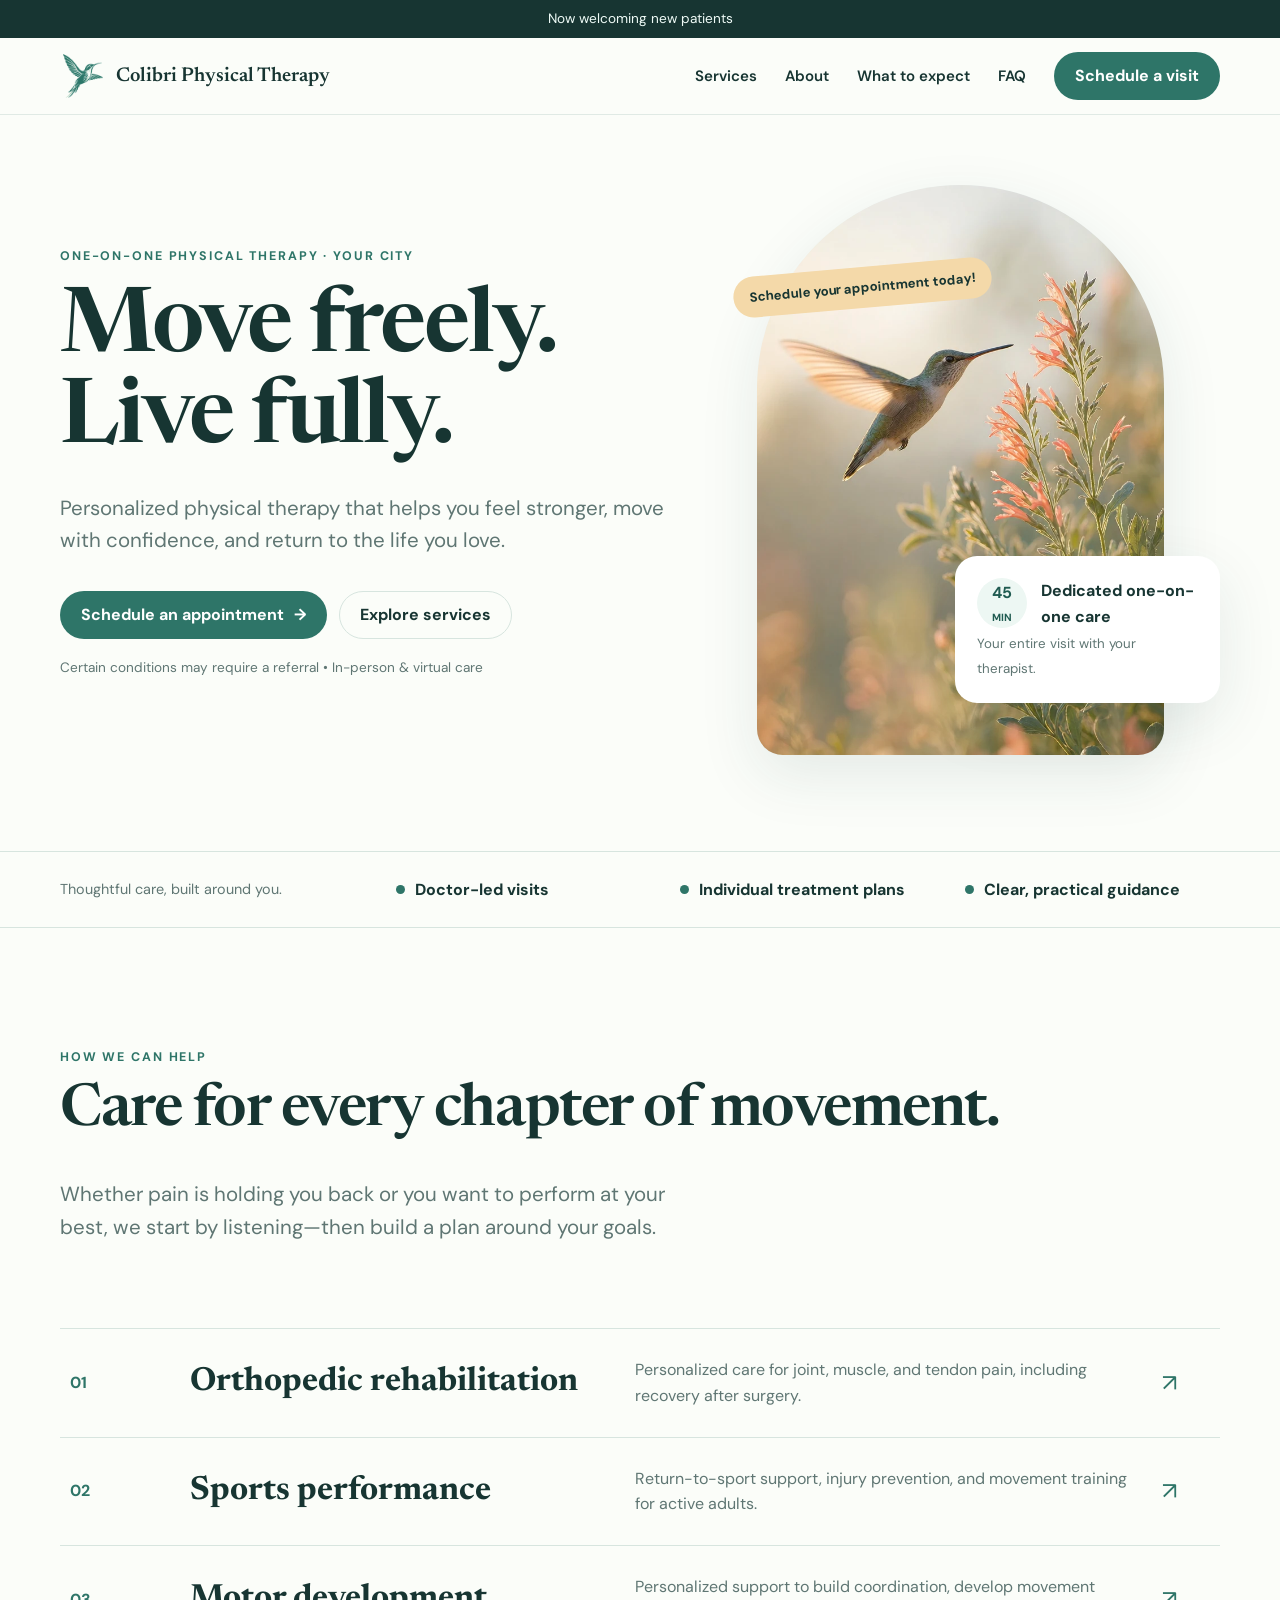
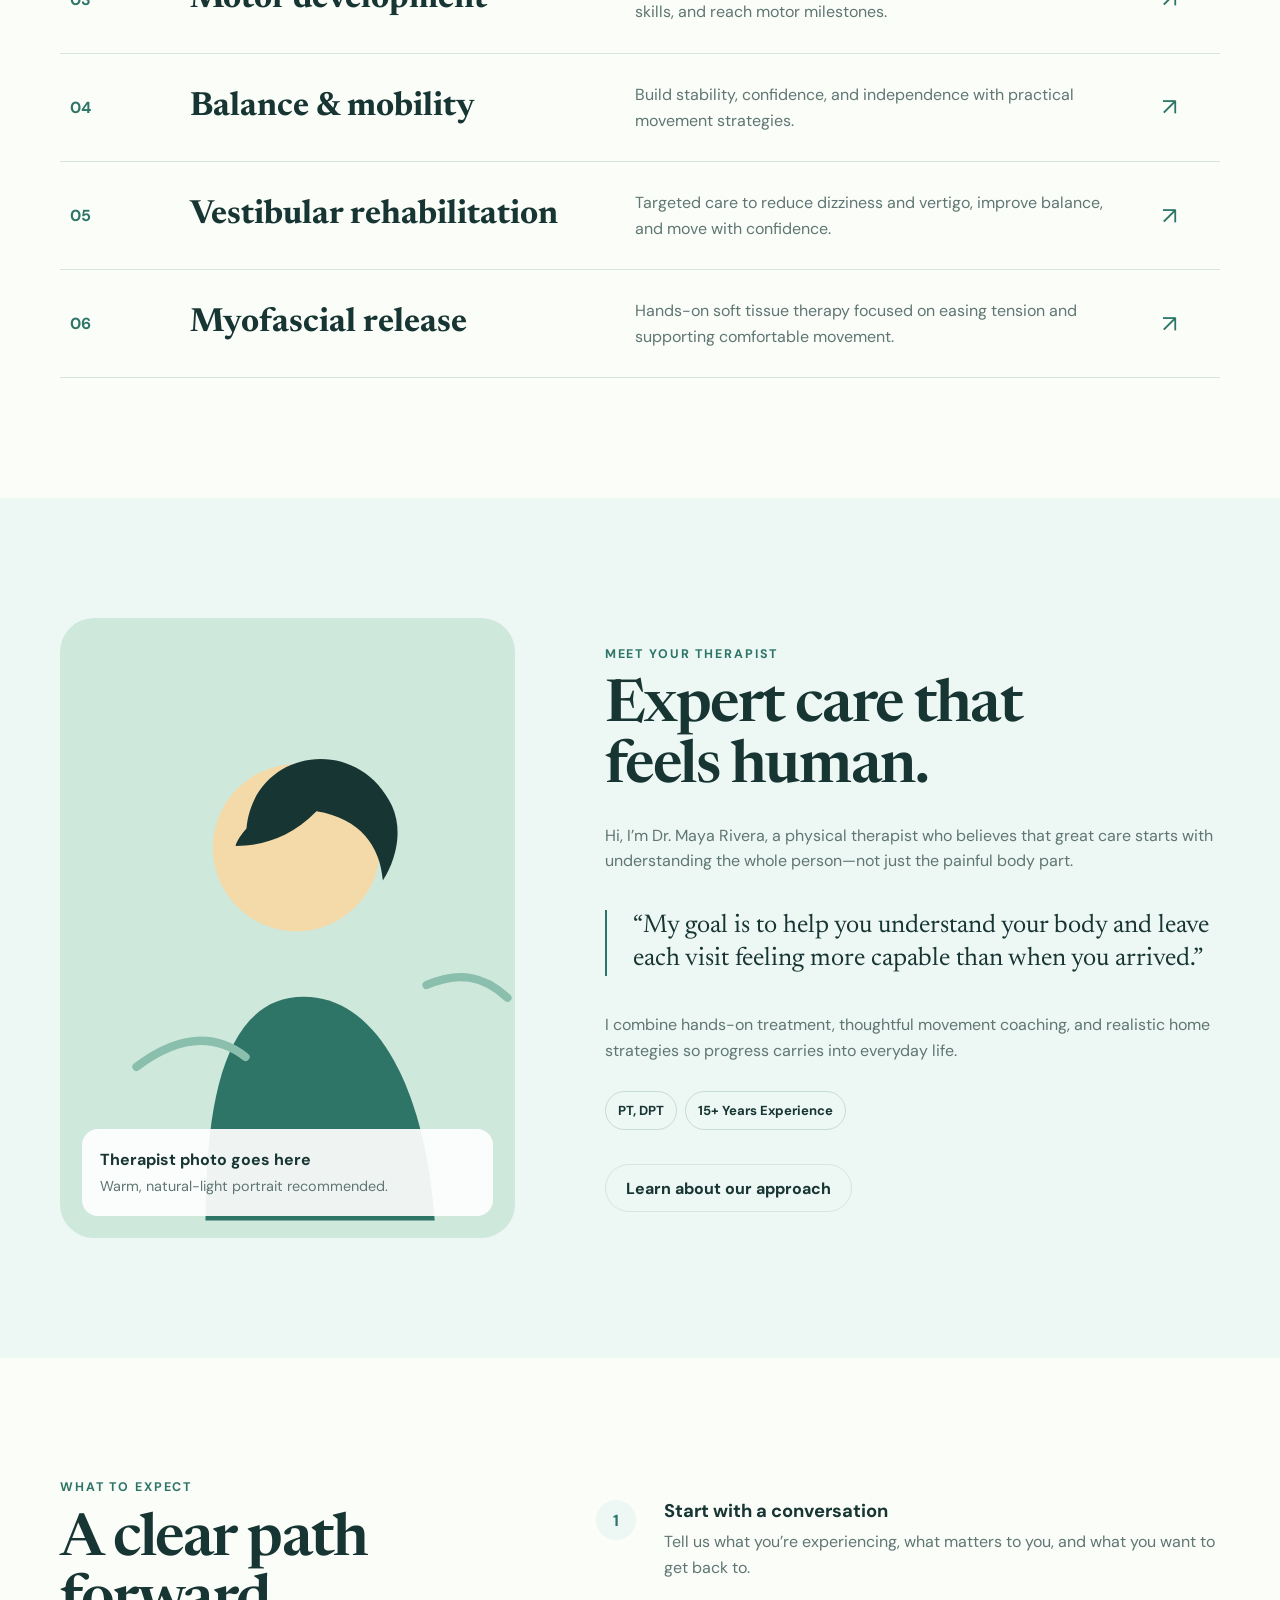
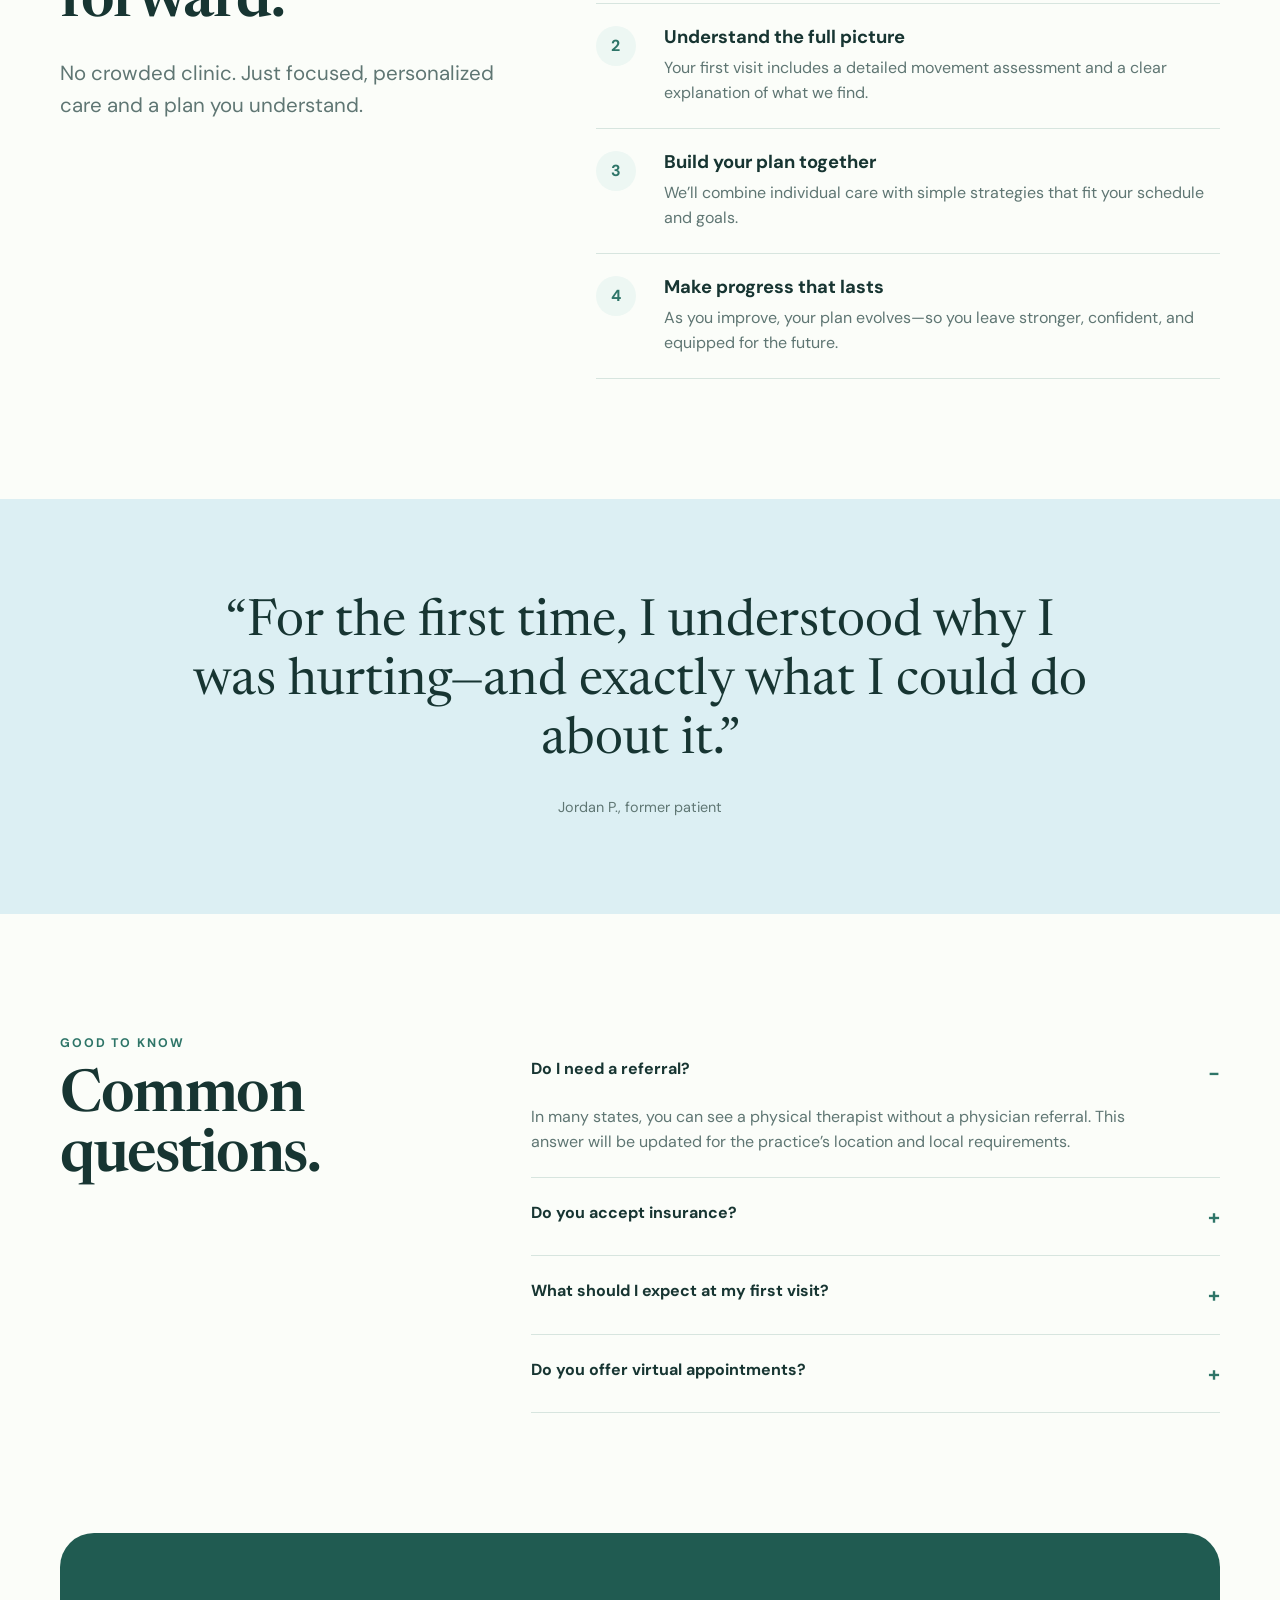
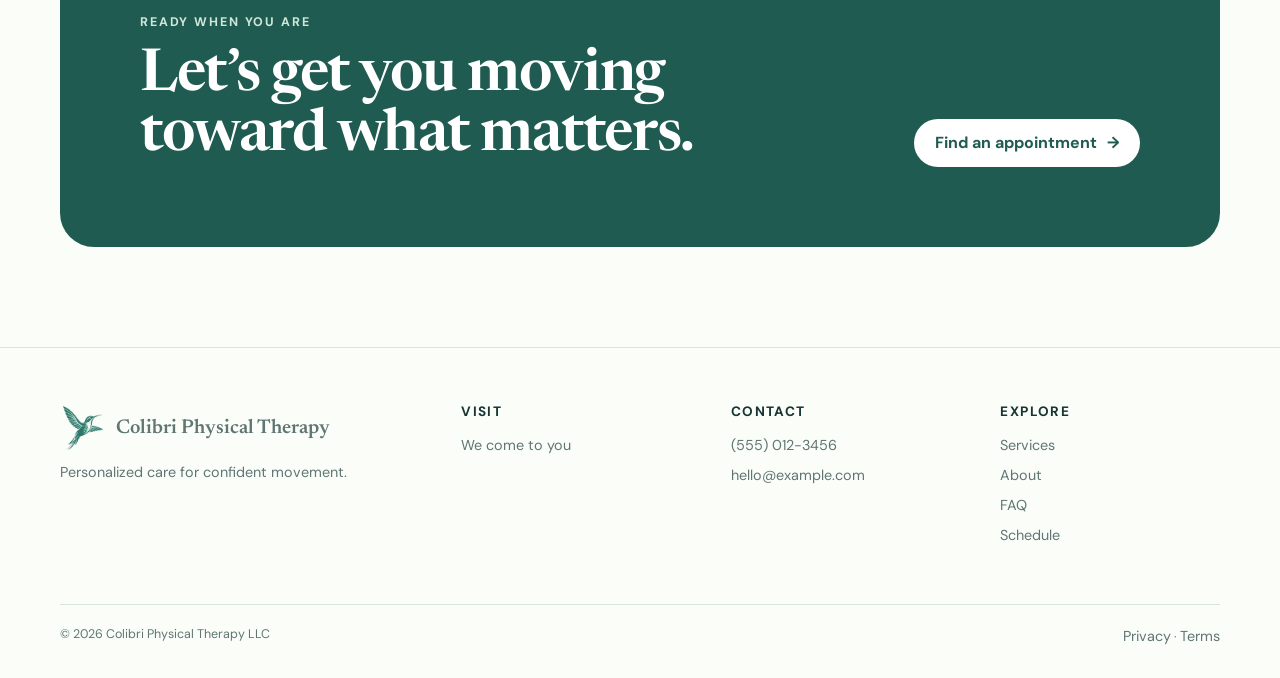
==== commit 4b6f2a73: "Refine site copy and layout and configure appointment booking" ====
--- a/index.html
+++ b/index.html
@@ -39,7 +39,7 @@
             <button class="button primary schedule-open" type="button">Schedule an appointment <span aria-hidden="true">→</span></button>
             <a class="button secondary" href="#services">Explore services</a>
           </div>
-          <p class="microcopy">No referral needed <span aria-hidden="true">•</span> In-person & virtual care</p>
+          <p class="microcopy">Certain conditions may require a referral <span aria-hidden="true">•</span> In-person & virtual care</p>
         </div>
         <div class="hero-art">
           <div class="arch">
@@ -106,11 +106,11 @@
 
     <section class="process" id="process">
       <div class="wrap process-grid">
-        <div><div class="eyebrow">What to expect</div><h2>A clear path forward.</h2><p class="lead">No crowded clinic. No cookie-cutter exercises. Just focused care and a plan you understand.</p></div>
+        <div><div class="eyebrow">What to expect</div><h2>A clear path forward.</h2><p class="lead">No crowded clinic. Just focused, personalized care and a plan you understand.</p></div>
         <div class="steps">
           <div class="step"><div><h3>Start with a conversation</h3><p>Tell us what you’re experiencing, what matters to you, and what you want to get back to.</p></div></div>
           <div class="step"><div><h3>Understand the full picture</h3><p>Your first visit includes a detailed movement assessment and a clear explanation of what we find.</p></div></div>
-          <div class="step"><div><h3>Build your plan together</h3><p>We’ll combine in-clinic care with simple strategies that fit your schedule and goals.</p></div></div>
+          <div class="step"><div><h3>Build your plan together</h3><p>We’ll combine individual care with simple strategies that fit your schedule and goals.</p></div></div>
           <div class="step"><div><h3>Make progress that lasts</h3><p>As you improve, your plan evolves—so you leave stronger, confident, and equipped for the future.</p></div></div>
         </div>
       </div>
--- a/styles.css
+++ b/styles.css
@@ -80,8 +80,8 @@
 .dot { width: 9px; height: 9px; border-radius: 50%; background: var(--leaf); }
 
 .services { padding: 120px 0; }
-.section-heading { display: grid; grid-template-columns: 1fr 1fr; gap: 70px; align-items: end; margin-bottom: 64px; }
-.section-heading p { color: var(--muted); max-width: 520px; }
+.section-heading { display: grid; grid-template-columns: 1fr; gap: 12px; margin-bottom: 64px; }
+.section-heading p { color: var(--muted); max-width: 650px; }
 .service-list { border-top: 1px solid var(--line); }
 .service { display: grid; grid-template-columns: 90px 1fr 1.2fr 48px; gap: 30px; align-items: center; padding: 28px 10px; border-bottom: 1px solid var(--line); text-decoration: none; transition: padding .2s, background .2s; }
 .service:hover { padding-inline: 22px; background: white; }
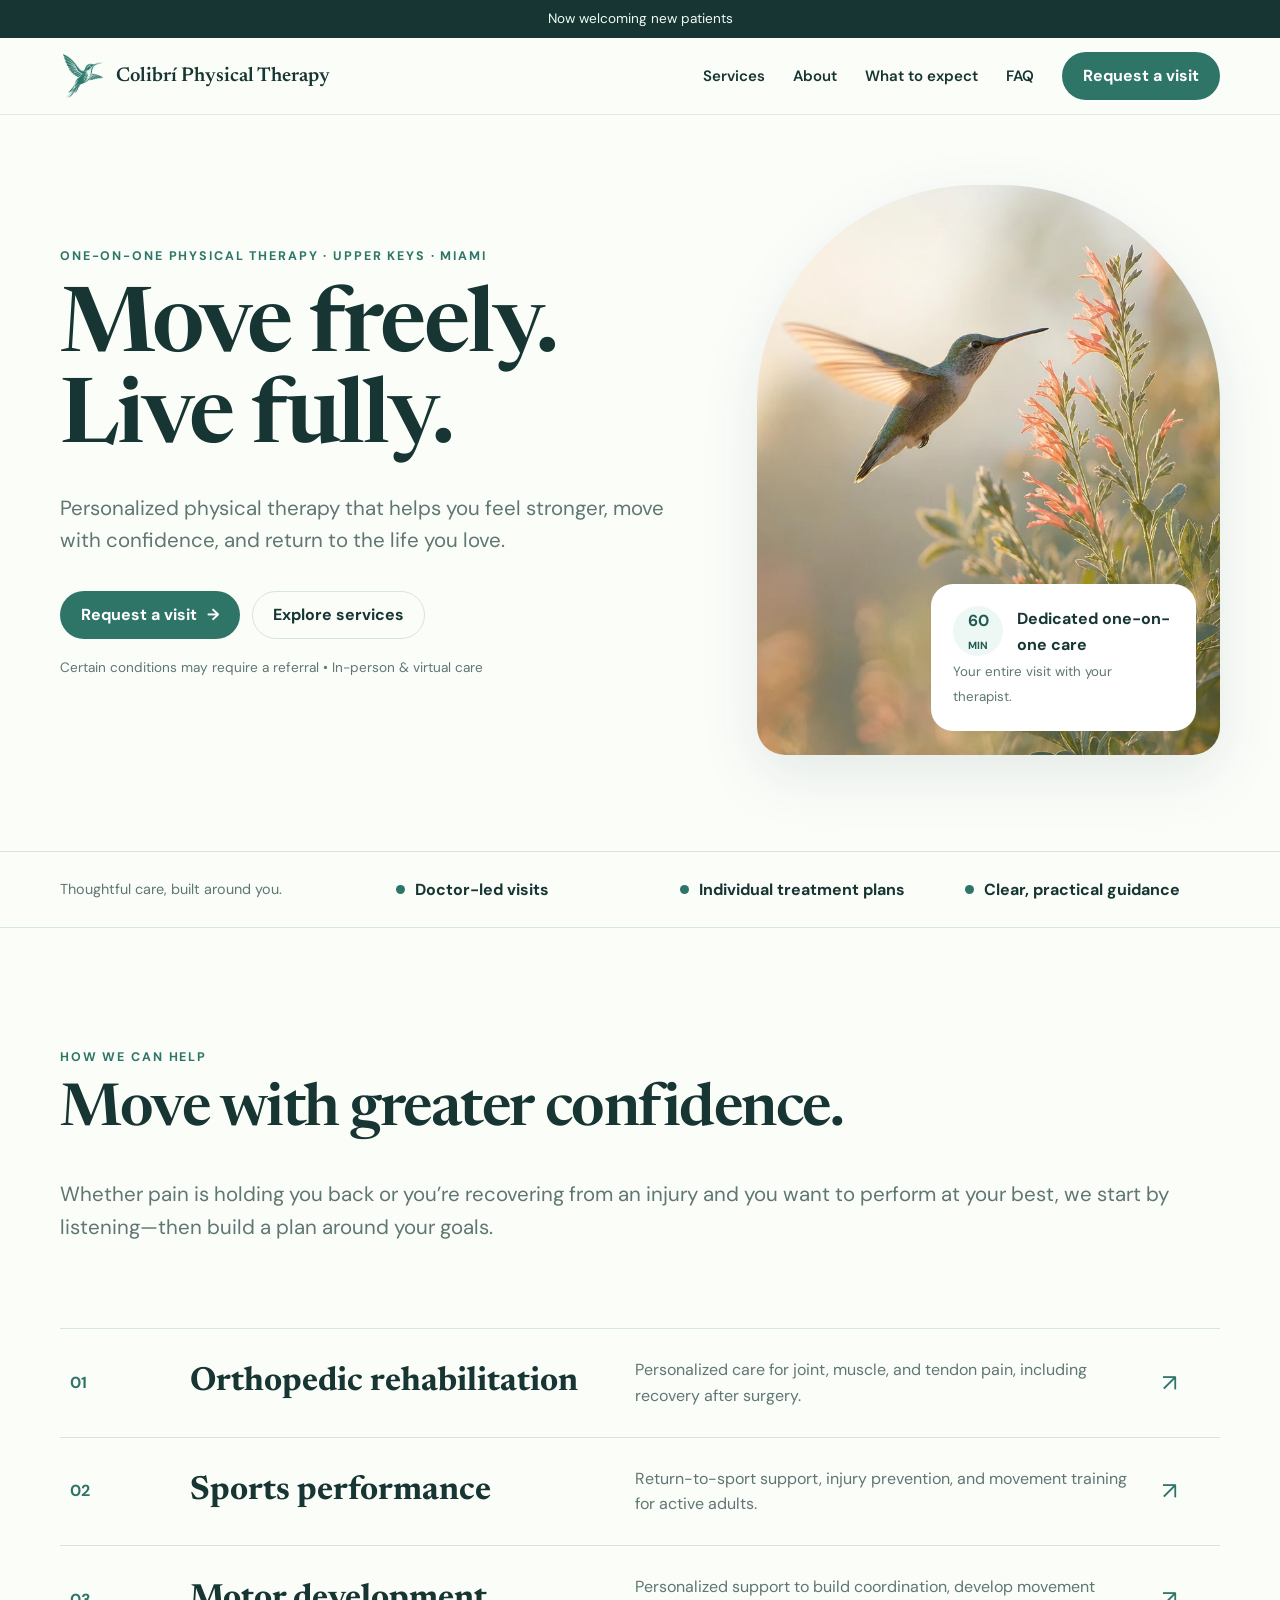
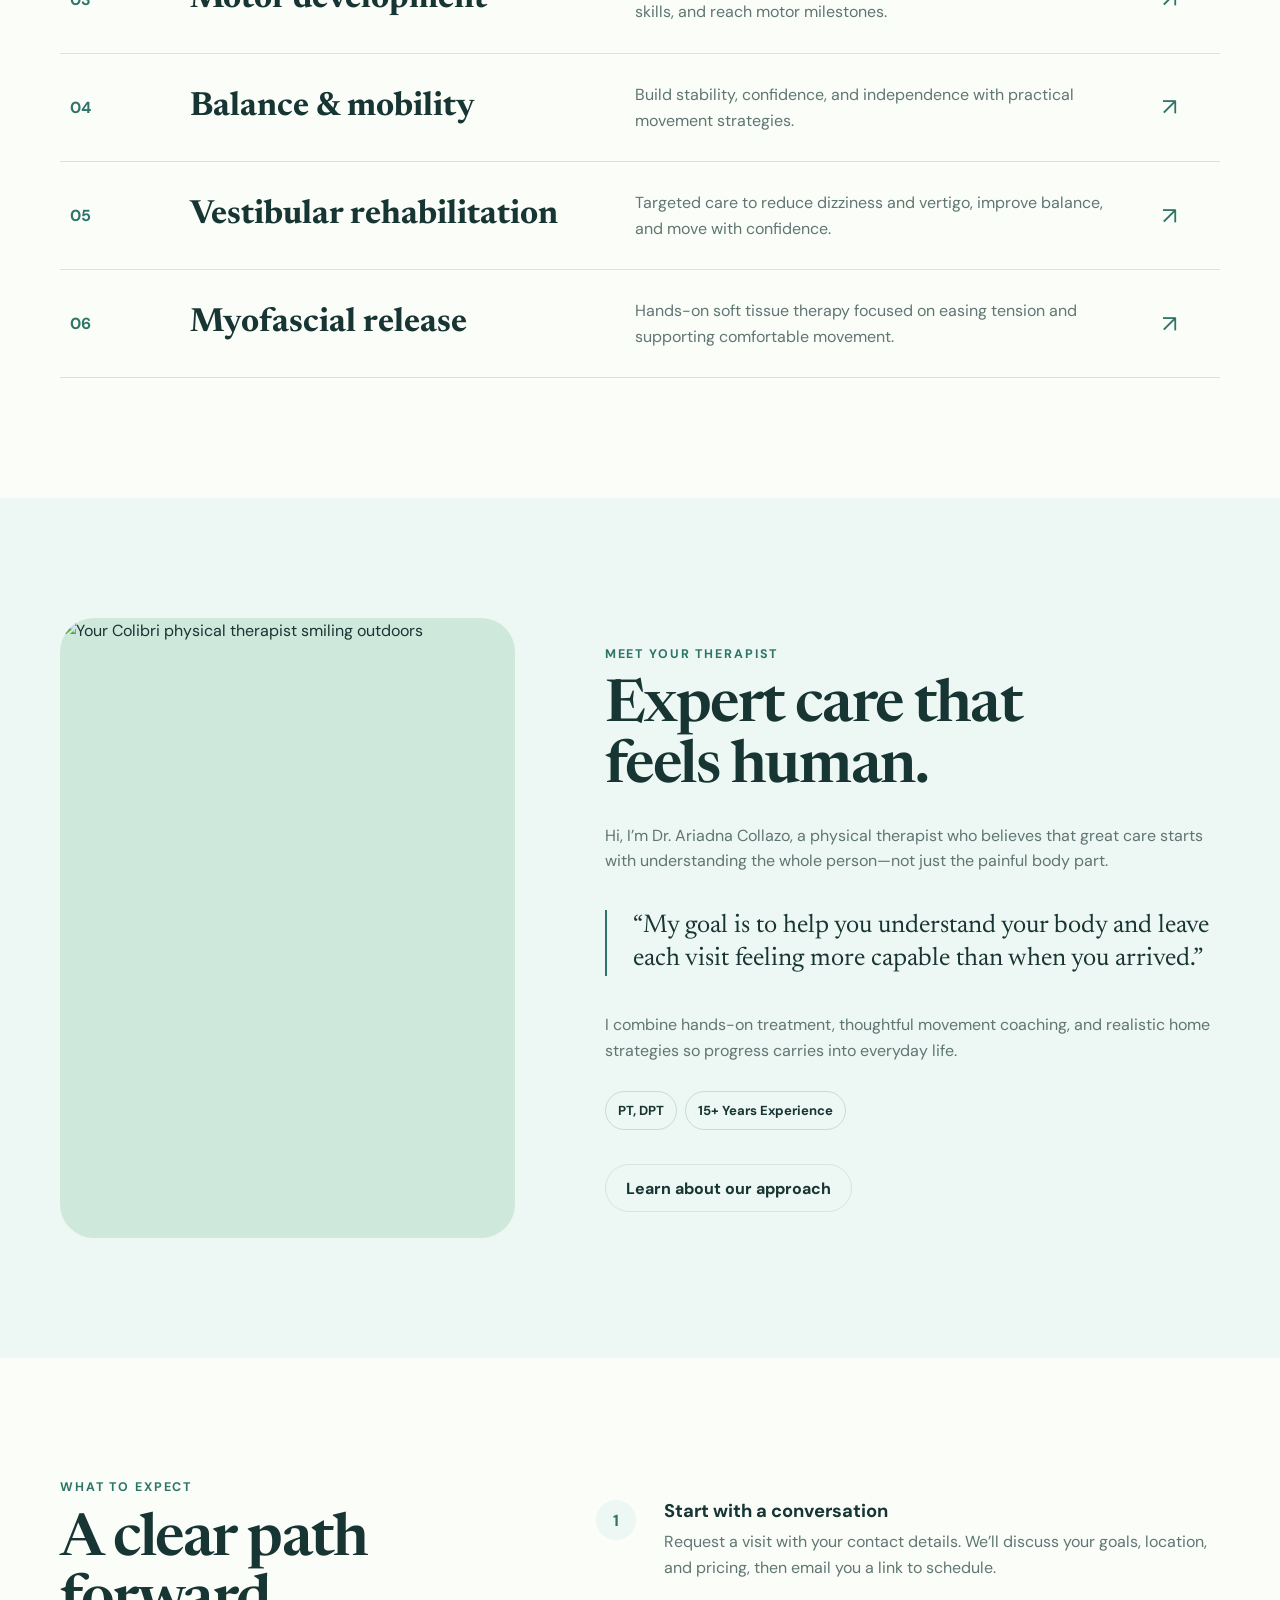
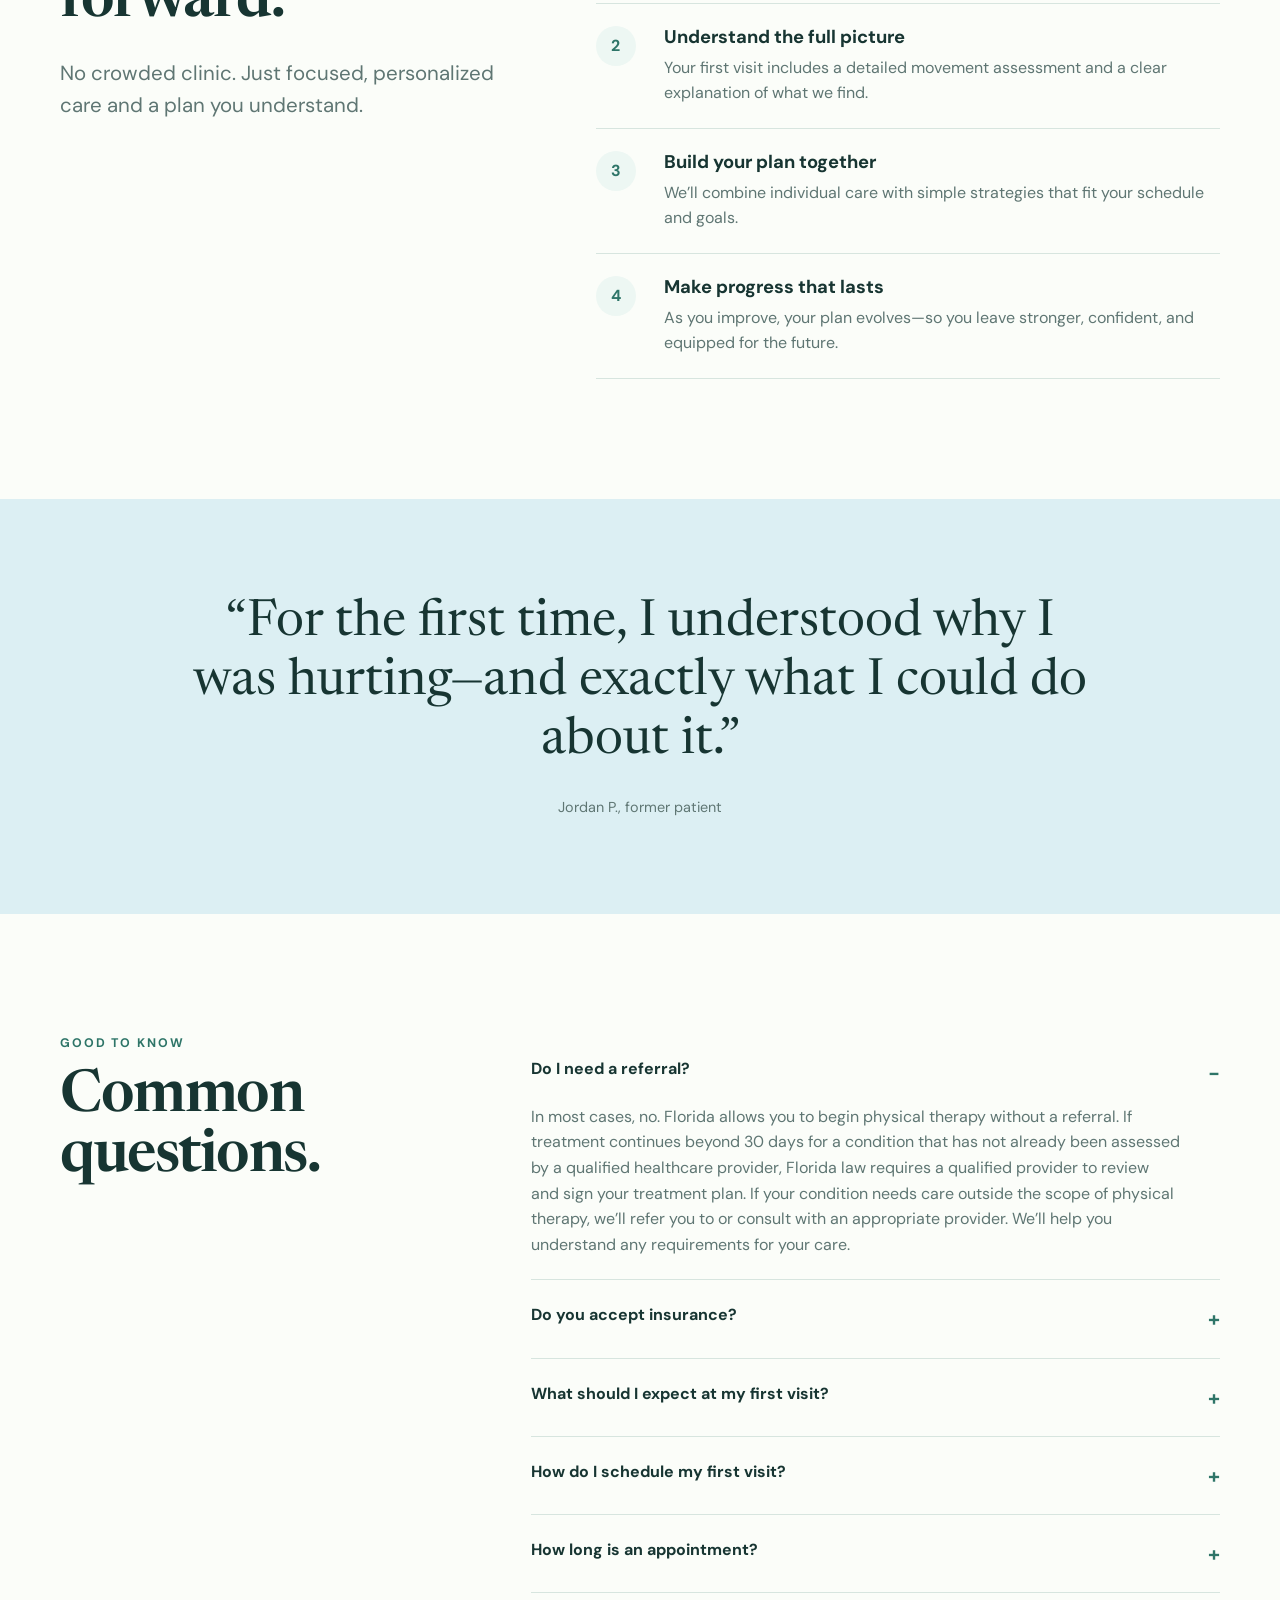
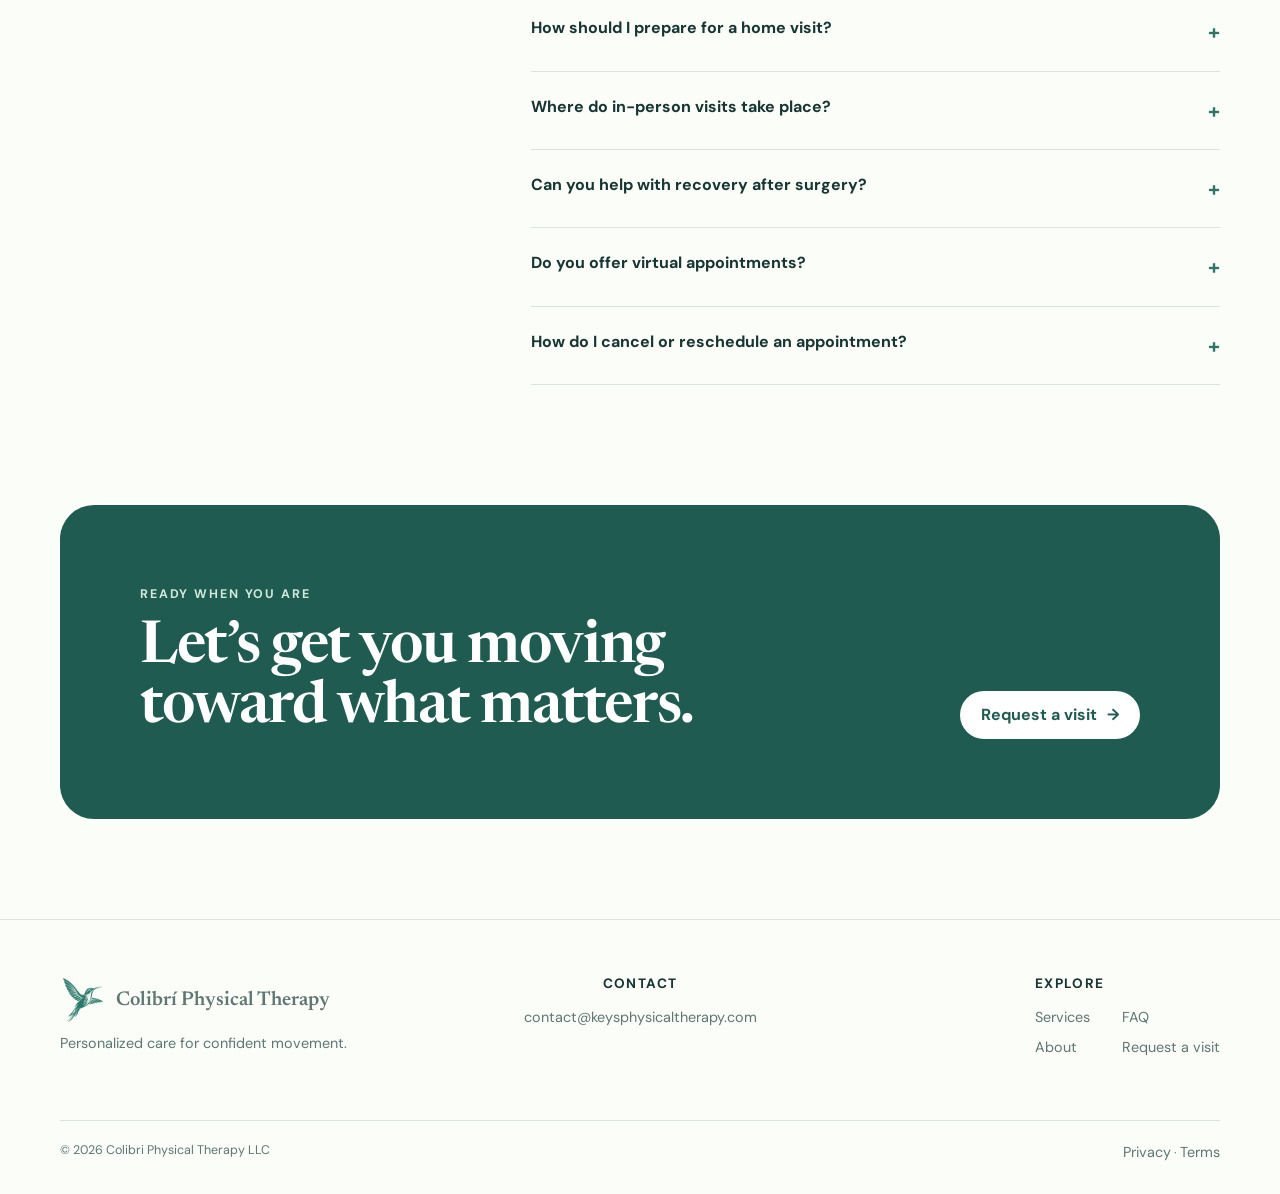
==== commit 14f330c6: "Add visit request flow and refine practice site Replace embedded scheduling with an EmailJS contact " ====
--- a/index.html
+++ b/index.html
@@ -3,7 +3,7 @@
 <head>
   <meta charset="utf-8">
   <meta name="viewport" content="width=device-width, initial-scale=1">
-  <meta name="description" content="Design prototype for Colibri Physical Therapy. All practice details are placeholders.">
+  <meta name="description" content="Personalized, one-on-one physical therapy in the Upper Keys and Miami. Explore Colibri Physical Therapy’s services, meet your therapist, and request a visit.">
   <title>Colibri Physical Therapy — Move with confidence</title>
   <link rel="stylesheet" href="styles.css">
   <link rel="icon" href="assets/favicon.ico" type="image/x-icon">
@@ -13,9 +13,9 @@
   <div class="announcement">Now welcoming new patients</div>
   <header>
     <nav class="wrap" aria-label="Primary navigation">
-      <a class="brand" href="#top" aria-label="Colibri Physical Therapy home">
+      <a class="brand" href="#top" aria-label="Colibrí Physical Therapy home">
         <img class="brand-mark" src="assets/colibri-brand-mark.png" alt="" aria-hidden="true">
-        Colibri Physical Therapy
+        Colibrí Physical Therapy
       </a>
       <button class="menu-button" type="button" aria-label="Open menu" aria-expanded="false">☰</button>
       <div class="navlinks">
@@ -23,7 +23,7 @@
         <a href="#about">About</a>
         <a href="#process">What to expect</a>
         <a href="#faq">FAQ</a>
-        <button class="button primary schedule-open" type="button">Schedule a visit</button>
+        <button class="button primary contact-open" type="button">Request a visit</button>
       </div>
     </nav>
   </header>
@@ -32,11 +32,11 @@
     <section class="hero" id="top">
       <div class="wrap hero-grid">
         <div class="hero-copy">
-          <div class="eyebrow">One-on-one physical therapy · Your City</div>
+          <div class="eyebrow">One-on-one physical therapy · Upper Keys · Miami</div>
           <h1>Move freely.<br>Live fully.</h1>
           <p class="lead">Personalized physical therapy that helps you feel stronger, move with confidence, and return to the life you love.</p>
           <div class="actions">
-            <button class="button primary schedule-open" type="button">Schedule an appointment <span aria-hidden="true">→</span></button>
+            <button class="button primary contact-open" type="button">Request a visit <span aria-hidden="true">→</span></button>
             <a class="button secondary" href="#services">Explore services</a>
           </div>
           <p class="microcopy">Certain conditions may require a referral <span aria-hidden="true">•</span> In-person & virtual care</p>
@@ -44,12 +44,11 @@
         <div class="hero-art">
           <div class="arch">
             <img class="hero-bird" src="assets/colibri-hero.webp" alt="A colibri hummingbird hovering beside softly lit coral flowers">
-          </div>
-          <div class="availability">Schedule your appointment today!</div>
-          <div class="session-card">
-            <div class="date">45<br><span class="duration-unit">MIN</span></div>
-            <strong>Dedicated one-on-one care</strong>
-            <small>Your entire visit with your therapist.</small>
+            <div class="session-card">
+              <div class="date">60<br><span class="duration-unit">MIN</span></div>
+              <strong>Dedicated one-on-one care</strong>
+              <small>Your entire visit with your therapist.</small>
+            </div>
           </div>
         </div>
       </div>
@@ -67,8 +66,8 @@
     <section class="services" id="services">
       <div class="wrap">
         <div class="section-heading">
-          <div><div class="eyebrow">How we can help</div><h2>Care for every chapter of movement.</h2></div>
-          <p class="lead">Whether pain is holding you back or you want to perform at your best, we start by listening—then build a plan around your goals.</p>
+          <div><div class="eyebrow">How we can help</div><h2>Move with greater confidence.</h2></div>
+          <p class="lead">Whether pain is holding you back or you’re recovering from an injury and you want to perform at your best, we start by listening—then build a plan around your goals.</p>
         </div>
         <div class="service-list">
           <a class="service" href="#process"><span class="num">01</span><h3>Orthopedic rehabilitation</h3><p>Personalized care for joint, muscle, and tendon pain, including recovery after surgery.</p><span class="arrow">↗</span></a>
@@ -83,19 +82,13 @@
 
     <section class="about" id="about">
       <div class="wrap about-grid">
-        <div class="portrait" aria-label="Placeholder for therapist portrait">
-          <svg viewBox="0 0 500 610" fill="none" aria-hidden="true">
-            <circle cx="260" cy="180" r="92" fill="#f4d9a9"/>
-            <path d="M160 590c0-142 25-246 108-246s134 106 144 246H160Z" fill="#2e7568"/>
-            <path d="M205 159c8-88 122-105 160-25 15 33-1 69-10 82-3-37-24-68-73-76-29 30-61 38-89 38 2-7 7-13 12-19Z" fill="#173532"/>
-            <path d="M84 421c45-34 85-38 120-11M403 331c35-15 62-11 89 14" stroke="#8abfad" stroke-width="9" stroke-linecap="round"/>
-          </svg>
-          <div class="portrait-note"><strong>Therapist photo goes here</strong><span>Warm, natural-light portrait recommended.</span></div>
+        <div class="portrait">
+          <img src="assets/profile-pic.jpg" alt="Your Colibri physical therapist smiling outdoors" width="1153" height="1775" loading="lazy" decoding="async">
         </div>
         <div class="about-copy">
           <div class="eyebrow">Meet your therapist</div>
           <h2>Expert care that feels human.</h2>
-          <p>Hi, I’m Dr. Maya Rivera, a physical therapist who believes that great care starts with understanding the whole person—not just the painful body part.</p>
+          <p>Hi, I’m Dr. Ariadna Collazo, a physical therapist who believes that great care starts with understanding the whole person—not just the painful body part.</p>
           <p class="quote">“My goal is to help you understand your body and leave each visit feeling more capable than when you arrived.”</p>
           <p>I combine hands-on treatment, thoughtful movement coaching, and realistic home strategies so progress carries into everyday life.</p>
           <div class="credentials"><span>PT, DPT</span><span>15+ Years Experience</span></div>
@@ -108,7 +101,7 @@
       <div class="wrap process-grid">
         <div><div class="eyebrow">What to expect</div><h2>A clear path forward.</h2><p class="lead">No crowded clinic. Just focused, personalized care and a plan you understand.</p></div>
         <div class="steps">
-          <div class="step"><div><h3>Start with a conversation</h3><p>Tell us what you’re experiencing, what matters to you, and what you want to get back to.</p></div></div>
+          <div class="step"><div><h3>Start with a conversation</h3><p>Request a visit with your contact details. We’ll discuss your goals, location, and pricing, then email you a link to schedule.</p></div></div>
           <div class="step"><div><h3>Understand the full picture</h3><p>Your first visit includes a detailed movement assessment and a clear explanation of what we find.</p></div></div>
           <div class="step"><div><h3>Build your plan together</h3><p>We’ll combine individual care with simple strategies that fit your schedule and goals.</p></div></div>
           <div class="step"><div><h3>Make progress that lasts</h3><p>As you improve, your plan evolves—so you leave stronger, confident, and equipped for the future.</p></div></div>
@@ -127,10 +120,16 @@
       <div class="wrap faq-grid">
         <div><div class="eyebrow">Good to know</div><h2>Common questions.</h2></div>
         <div>
-          <details open><summary>Do I need a referral?</summary><p>In many states, you can see a physical therapist without a physician referral. This answer will be updated for the practice’s location and local requirements.</p></details>
-          <details><summary>Do you accept insurance?</summary><p>We offer straightforward self-pay pricing and can provide a superbill for possible out-of-network reimbursement. Final billing details will be added before launch.</p></details>
+          <details open><summary>Do I need a referral?</summary><p>In most cases, no. Florida allows you to begin physical therapy without a referral. If treatment continues beyond 30 days for a condition that has not already been assessed by a qualified healthcare provider, Florida law requires a qualified provider to review and sign your treatment plan. If your condition needs care outside the scope of physical therapy, we’ll refer you to or consult with an appropriate provider. We’ll help you understand any requirements for your care.</p></details>
+          <details><summary>Do you accept insurance?</summary><p>We do not accept insurance. We offer straightforward, affordable self-pay pricing and are happy to answer any questions about the cost of your care before you schedule.</p></details>
           <details><summary>What should I expect at my first visit?</summary><p>Your first visit typically includes a conversation about your goals, a movement assessment, an explanation of findings, and the beginning of treatment.</p></details>
+          <details><summary>How do I schedule my first visit?</summary><p>Choose “Request a visit” and share your contact details. We’ll get in touch to discuss your goals, confirm our service area, and answer questions about pricing. Then we’ll schedule an appointment.</p></details>
+          <details><summary>How long is an appointment?</summary><p>Visits are designed around 60 minutes of dedicated one-on-one care. We’ll confirm the length of your appointment when you schedule.</p></details>
+          <details><summary>How should I prepare for a home visit?</summary><p>Wear comfortable clothing that lets you move easily. Have your medication list, any relevant medical records, and a referral if one is required. You’re welcome to have a list of questions or goals ready, too.</p></details>
+          <details><summary>Where do in-person visits take place?</summary><p>We come to you. Contact us to confirm whether your location is within our service area and discuss a suitable space for your visit.</p></details>
+          <details><summary>Can you help with recovery after surgery?</summary><p>Yes. Post-surgical recovery is part of our orthopedic rehabilitation services. Share your procedure details and your surgeon’s instructions when you contact us so we can discuss your care needs.</p></details>
           <details><summary>Do you offer virtual appointments?</summary><p>Yes. Virtual visits may be available for movement coaching, exercise progression, and follow-up care.</p></details>
+          <details><summary>How do I cancel or reschedule an appointment?</summary><p>Use the options in your booking confirmation or contact us for help changing your appointment. Please let us know as early as possible. We’ll share the practice’s cancellation policy when you book.</p></details>
         </div>
       </div>
     </section>
@@ -138,7 +137,7 @@
     <section class="cta">
       <div class="wrap cta-panel">
         <div><div class="eyebrow">Ready when you are</div><h2>Let’s get you moving toward what matters.</h2></div>
-        <button class="button light schedule-open" type="button">Find an appointment <span aria-hidden="true">→</span></button>
+        <button class="button light contact-open" type="button">Request a visit <span aria-hidden="true">→</span></button>
       </div>
     </section>
   </main>
@@ -147,47 +146,88 @@
     <div class="wrap">
       <div class="footer-grid">
         <div>
-          <a class="brand" href="#top" aria-label="Colibri Physical Therapy home">
+          <a class="brand" href="#top" aria-label="Colibrí Physical Therapy home">
             <img class="brand-mark" src="assets/colibri-brand-mark.png" alt="" aria-hidden="true">
-            Colibri Physical Therapy
+            Colibrí Physical Therapy
           </a>
           <p>Personalized care for confident movement.</p>
         </div>
-        <div><h3>Visit</h3><p>We come to you</p></div>
-        <div><h3>Contact</h3><a href="tel:+15550123456">(555) 012-3456</a><a href="mailto:hello@example.com">hello@example.com</a></div>
-        <div><h3>Explore</h3><a href="#services">Services</a><a href="#about">About</a><a href="#faq">FAQ</a><a href="#" class="schedule-open">Schedule</a></div>
+        <div class="footer-contact"><h3>Contact</h3><a href="mailto:contact@keysphysicaltherapy.com">contact@keysphysicaltherapy.com</a></div>
+        <div class="footer-explore">
+          <h3>Explore</h3>
+          <div class="footer-links">
+            <a href="#services">Services</a>
+            <a href="#about">About</a>
+            <a href="#faq">FAQ</a>
+            <a href="#" class="contact-open">Request a visit</a>
+          </div>
+        </div>
       </div>
       <div class="legal"><span>© 2026 Colibri Physical Therapy LLC</span><span><a href="legal.html#privacy">Privacy</a> · <a href="legal.html#terms">Terms</a></span></div>
     </div>
   </footer>
 
-  <div class="modal" id="schedule-modal" role="dialog" aria-modal="true" aria-labelledby="schedule-title">
-    <div class="modal-card scheduler-card">
+  <dialog class="modal" id="contact-modal" aria-labelledby="contact-title" aria-describedby="contact-intro">
+    <div class="modal-card contact-card">
       <div class="modal-head">
-        <div><div class="eyebrow">Secure online scheduling</div><h2 id="schedule-title">Choose your appointment</h2></div>
-        <button class="close" type="button" aria-label="Close scheduling window">×</button>
-      </div>
-      <div class="scheduler-shell">
-        <div class="scheduler-loading" id="scheduler-loading" role="status">
-          <span class="spinner" aria-hidden="true"></span>
-          Loading available appointments…
-        </div>
-        <div class="scheduler-setup" id="scheduler-setup" hidden>
-          <div class="setup-mark" aria-hidden="true">↗</div>
-          <h3>Scheduling is being connected</h3>
-          <p>The clinic’s booking calendar hasn’t been added yet. Please call or email us to arrange a visit.</p>
-          <div class="scheduler-actions">
-            <a class="button primary" href="tel:+15550123456">Call (555) 012-3456</a>
-            <a class="button secondary" href="mailto:hello@example.com?subject=Appointment%20request">Email the clinic</a>
-          </div>
-        </div>
-        <div id="cal-booking" class="cal-booking" aria-label="Available appointments" hidden></div>
-      </div>
-      <p class="scheduler-note">Confirmation is sent by email and text. Your email includes options to add the visit to your calendar.</p>
+        <div><div class="eyebrow">Let’s start with a conversation</div><h2 id="contact-title">Request a visit</h2></div>
+        <button class="close" type="button" aria-label="Close visit request">×</button>
+      </div>
+      <div class="contact-body">
+        <p id="contact-intro" class="contact-intro">Share a few details and we’ll get in touch to discuss your visit. After we connect, we’ll email you a link to schedule.</p>
+        <form id="contact-form" method="dialog">
+          <div class="contact-grid">
+            <div class="form-field">
+              <label for="contact-name">Name</label>
+              <input id="contact-name" name="name" autocomplete="name" maxlength="120" required autofocus>
+            </div>
+            <div class="form-field">
+              <label for="contact-email">Email</label>
+              <input id="contact-email" name="email" type="email" autocomplete="email" maxlength="254" required>
+            </div>
+            <div class="form-field">
+              <label for="contact-phone">Phone</label>
+              <input id="contact-phone" name="phone" type="tel" autocomplete="tel" maxlength="40" required>
+            </div>
+            <div class="form-field">
+              <label for="contact-zip">ZIP code</label>
+              <input id="contact-zip" name="zip" autocomplete="postal-code" inputmode="numeric" pattern="[0-9]{5}(-[0-9]{4})?" title="Enter a five-digit ZIP code, optionally followed by a four-digit extension." maxlength="10" required aria-describedby="zip-hint">
+              <small id="zip-hint">So we can check our service area.</small>
+            </div>
+            <div class="form-field full-width">
+              <label for="contact-message">Anything you’d like us to know? <span class="optional-label">(optional)</span></label>
+              <textarea id="contact-message" name="message" rows="3" maxlength="2000" placeholder="Questions about home visits, pricing, or getting started" aria-describedby="message-hint"></textarea>
+              <small id="message-hint">Please keep medical details for your conversation with your therapist.</small>
+            </div>
+          </div>
+          <p class="contact-delivery-note" id="contact-delivery-note">Your email app will open with your request. Send the email to reach Colibri.</p>
+          <p class="form-error" id="contact-error" role="alert" hidden></p>
+          <div class="contact-actions">
+            <button class="button primary" id="contact-submit" type="submit">Continue by email <span aria-hidden="true">→</span></button>
+            <span>We’ll follow up by email.</span>
+          </div>
+          <p class="contact-privacy">We’ll use your details to respond to your request. <a href="legal.html#privacy">Privacy Policy</a></p>
+        </form>
+        <div class="contact-email-step" id="contact-email-step" hidden>
+          <div class="contact-mark" aria-hidden="true">↗</div>
+          <h3>Send your request by email</h3>
+          <p>Your request is ready in your email app. Send it to reach Colibri. If your email app didn’t open, use the link below or email <a class="contact-email-address" href="mailto:contact@keysphysicaltherapy.com">contact@keysphysicaltherapy.com</a>.</p>
+          <div class="contact-actions">
+            <a class="button primary" id="contact-email-link" href="mailto:contact@keysphysicaltherapy.com">Open email app</a>
+            <button class="button secondary" id="contact-edit" type="button">Edit details</button>
+          </div>
+        </div>
+        <div class="contact-success" id="contact-success" role="status" tabindex="-1" hidden>
+          <div class="contact-mark" aria-hidden="true">✓</div>
+          <h3>Thanks for reaching out.</h3>
+          <p>We’ve received your request. We’ll contact you to discuss your visit and next steps, then email you a link to schedule.</p>
+          <button class="button primary" id="contact-done" type="button">Done</button>
+        </div>
+      </div>
     </div>
-  </div>
-
-  <script src="scheduling-config.js"></script>
+  </dialog>
+
+  <script src="contact-config.js"></script>
   <script src="script.js" defer></script>
 </body>
 </html>
--- a/styles.css
+++ b/styles.css
@@ -65,13 +65,12 @@
 .actions { display: flex; gap: 12px; flex-wrap: wrap; }
 .microcopy { margin-top: 18px; color: var(--muted); font-size: .85rem; }
 .hero-art { position: relative; min-height: 570px; }
-.arch { position: absolute; inset: 0 12% 0 0; border-radius: 220px 220px 28px 28px; background: var(--mist); overflow: hidden; box-shadow: var(--shadow); }
+.arch { position: absolute; inset: 0; border-radius: 220px 220px 28px 28px; background: var(--mist); overflow: hidden; box-shadow: var(--shadow); }
 .hero-bird { width: 100%; height: 100%; display: block; object-fit: cover; object-position: 52% 50%; }
-.session-card { position: absolute; right: 0; bottom: 52px; width: 265px; background: white; padding: 22px; border-radius: var(--radius-md); box-shadow: var(--shadow); }
+.session-card { position: absolute; right: 24px; bottom: 24px; width: 265px; max-width: calc(100% - 48px); background: white; padding: 22px; border-radius: var(--radius-md); box-shadow: var(--shadow); }
 .session-card .date { width: 50px; height: 50px; display: grid; place-items: center; background: var(--mist); border-radius: 50%; color: var(--leaf-dark); font-weight: 700; float: left; margin-right: 14px; }
 .session-card strong { display: block; }
 .session-card small { color: var(--muted); }
-.availability { position: absolute; left: -24px; top: 82px; background: var(--sun); border-radius: 999px; padding: 10px 16px; font-weight: 700; font-size: .82rem; transform: rotate(-5deg); }
 
 .trust { padding: 25px 0; border-block: 1px solid var(--line); }
 .trust-row { display: grid; grid-template-columns: 1.2fr repeat(3, 1fr); gap: 30px; align-items: center; }
@@ -82,6 +81,7 @@
 .services { padding: 120px 0; }
 .section-heading { display: grid; grid-template-columns: 1fr; gap: 12px; margin-bottom: 64px; }
 .section-heading p { color: var(--muted); max-width: 650px; }
+.services .section-heading .lead { max-width: none; }
 .service-list { border-top: 1px solid var(--line); }
 .service { display: grid; grid-template-columns: 90px 1fr 1.2fr 48px; gap: 30px; align-items: center; padding: 28px 10px; border-bottom: 1px solid var(--line); text-decoration: none; transition: padding .2s, background .2s; }
 .service:hover { padding-inline: 22px; background: white; }
@@ -93,10 +93,7 @@
 .about { background: var(--mist); padding: 120px 0; }
 .about-grid { display: grid; grid-template-columns: .85fr 1.15fr; gap: 90px; align-items: center; }
 .portrait { min-height: 620px; border-radius: var(--radius-lg); background: var(--sage); position: relative; overflow: hidden; }
-.portrait svg { position: absolute; inset: auto 0 0; width: 100%; }
-.portrait-note { position: absolute; left: 22px; bottom: 22px; right: 22px; padding: 18px; border-radius: 16px; background: rgba(255,255,255,.92); }
-.portrait-note strong { display: block; }
-.portrait-note span { color: var(--muted); font-size: .9rem; }
+.portrait img { position: absolute; inset: 0; width: 100%; height: 100%; object-fit: cover; object-position: center; }
 .about-copy p { color: var(--muted); }
 .quote { margin: 36px 0; padding-left: 26px; border-left: 2px solid var(--leaf); color: var(--ink) !important; font-family: var(--serif); font-size: 1.6rem; line-height: 1.3; }
 .credentials { display: flex; flex-wrap: wrap; gap: 8px; margin: 28px 0 34px; }
@@ -128,10 +125,15 @@
 .cta-panel .eyebrow { color: var(--sage); }
 
 footer { border-top: 1px solid var(--line); padding: 55px 0 30px; }
-.footer-grid { display: grid; grid-template-columns: 1.6fr repeat(3, 1fr); gap: 50px; }
+.footer-grid { display: grid; grid-template-columns: minmax(0, 1fr) auto minmax(0, 1fr); gap: clamp(32px, 5vw, 64px); align-items: start; }
+.footer-grid > div { min-width: 0; }
+.footer-contact { text-align: center; }
+.footer-explore { justify-self: end; }
+.footer-links { display: grid; grid-template-columns: repeat(2, max-content); grid-template-rows: repeat(2, auto); grid-auto-flow: column; gap: 7px 32px; }
+.footer-links a { margin: 0; }
 footer h3 { font-size: .85rem; text-transform: uppercase; letter-spacing: .1em; }
 footer p, footer a { color: var(--muted); font-size: .9rem; }
-footer a { display: block; text-decoration: none; margin: 7px 0; }
+footer a { display: block; text-decoration: none; margin: 7px 0; overflow-wrap: anywhere; }
 footer .brand { margin-top: 0; }
 .legal { margin-top: 50px; padding-top: 20px; border-top: 1px solid var(--line); color: var(--muted); font-size: .78rem; display: flex; justify-content: space-between; gap: 20px; }
 .legal a { display: inline; margin: 0; }
@@ -161,28 +163,39 @@
 .legal-contact h2 { margin-bottom: 15px; }
 .legal-contact p { margin-bottom: 0; color: var(--muted); }
 .legal-contact a { color: var(--leaf-dark); font-weight: 700; }
-.legal-footer-grid { grid-template-columns: 1.6fr repeat(3, 1fr); }
-
-.modal { position: fixed; inset: 0; z-index: 100; display: none; padding: 20px; background: rgba(13,42,38,.58); backdrop-filter: blur(6px); overflow-y: auto; }
-.modal.open { display: grid; place-items: center; }
-.modal-card { width: min(720px, 100%); background: var(--paper); border-radius: 28px; box-shadow: 0 30px 100px rgba(0,0,0,.25); overflow: hidden; }
-.scheduler-card { width: min(1020px, 100%); }
-.modal-head { display: flex; justify-content: space-between; align-items: start; padding: 28px 30px 20px; border-bottom: 1px solid var(--line); }
+
+.modal { position: fixed; inset: 0; z-index: 100; width: 100%; max-width: none; height: 100%; max-height: none; margin: 0; border: 0; padding: 24px; background: transparent; color: var(--ink); overflow-y: auto; }
+.modal[open] { display: flex; }
+.modal::backdrop { background: rgba(13,42,38,.58); backdrop-filter: blur(6px); }
+.modal-card { flex-shrink: 0; width: min(640px, 100%); margin: auto; background: var(--paper); border-radius: 28px; box-shadow: 0 30px 100px rgba(0,0,0,.25); overflow: hidden; }
+.modal-head { display: flex; justify-content: space-between; gap: 16px; align-items: start; padding: 28px 30px 24px; border-bottom: 1px solid var(--line); }
 .modal-head h2 { font-size: 2.2rem; margin: 0; }
-.close { border: 0; background: var(--mist); width: 44px; height: 44px; border-radius: 50%; cursor: pointer; font-size: 1.35rem; }
-.scheduler-shell { position: relative; min-height: 590px; background: var(--paper); }
-.cal-booking { min-height: 590px; overflow-y: auto; }
-.scheduler-loading { position: absolute; inset: 0; z-index: 1; display: flex; align-items: center; justify-content: center; gap: 12px; color: var(--muted); background: var(--paper); }
-.scheduler-loading[hidden] { display: none; }
-.spinner { width: 22px; height: 22px; border: 2px solid var(--sage); border-top-color: var(--leaf); border-radius: 50%; animation: spin .8s linear infinite; }
-.scheduler-setup { max-width: 560px; margin: 0 auto; padding: 80px 28px; text-align: center; }
-.scheduler-setup[hidden] { display: none; }
-.scheduler-setup h3 { margin: 18px 0 10px; font-family: var(--serif); font-size: 2rem; }
-.scheduler-setup p { color: var(--muted); }
-.setup-mark { width: 64px; height: 64px; margin: 0 auto; display: grid; place-items: center; border-radius: 50%; color: var(--leaf-dark); background: var(--sage); font-size: 1.5rem; }
-.scheduler-actions { display: flex; flex-wrap: wrap; justify-content: center; gap: 10px; margin-top: 24px; }
-.scheduler-note { margin: 0; padding: 14px 24px; border-top: 1px solid var(--line); text-align: center; color: var(--muted); font-size: .82rem; }
-@keyframes spin { to { transform: rotate(360deg); } }
+.close { flex-shrink: 0; border: 0; background: var(--mist); color: var(--ink); width: 44px; height: 44px; border-radius: 50%; cursor: pointer; font-size: 1.35rem; }
+.contact-body { padding: 24px 30px 28px; }
+.contact-intro { color: var(--muted); margin-bottom: 24px; font-size: .94rem; }
+.contact-grid { display: grid; grid-template-columns: 1fr 1fr; gap: 18px 20px; }
+.form-field { display: flex; flex-direction: column; gap: 7px; min-width: 0; }
+.form-field.full-width { grid-column: 1 / -1; }
+.form-field label { font-size: .88rem; font-weight: 700; }
+.form-field input, .form-field textarea { width: 100%; min-height: 46px; padding: 10px 13px; border: 1px solid var(--line); border-radius: var(--radius-sm); background: var(--white); color: var(--ink); }
+.form-field textarea { resize: vertical; }
+.form-field textarea::placeholder { color: var(--muted); }
+.form-field small { color: var(--muted); font-size: .76rem; }
+.form-field input:focus, .form-field textarea:focus { outline: 2px solid var(--leaf); outline-offset: 2px; }
+.contact-delivery-note { color: var(--muted); font-size: .82rem; margin: 20px 0 0; }
+.contact-actions { display: flex; align-items: center; gap: 16px; flex-wrap: wrap; margin-top: 20px; }
+.contact-actions > span { color: var(--muted); font-size: .8rem; }
+.contact-privacy { color: var(--muted); font-size: .76rem; margin: 18px 0 0; }
+.contact-privacy a { color: var(--leaf-dark); }
+.form-error { padding: 12px 15px; border: 1px solid #d9bcb0; border-radius: var(--radius-sm); background: #fff4ee; color: #783d28; margin: 18px 0 0; font-size: .88rem; overflow-wrap: anywhere; }
+.button:disabled { opacity: .7; cursor: wait; transform: none; }
+.contact-success { text-align: center; padding: 12px 0 16px; }
+.contact-success h3, .contact-email-step h3 { margin: 20px 0 12px; font-family: var(--serif); font-size: 2rem; }
+.contact-success p, .contact-email-step p { color: var(--muted); }
+.contact-email-address { overflow-wrap: anywhere; }
+.contact-mark { width: 58px; height: 58px; display: grid; place-items: center; border-radius: 50%; color: var(--leaf-dark); background: var(--sage); font-size: 1.5rem; }
+.contact-success .contact-mark { margin-inline: auto; }
+.contact-body [hidden] { display: none; }
 
 @media (max-width: 860px) {
   .navlinks { display: none; position: absolute; top: 76px; left: 0; right: 0; padding: 20px; background: var(--paper); border-bottom: 1px solid var(--line); flex-direction: column; align-items: stretch; }
@@ -197,14 +210,15 @@
   .trust-row { grid-template-columns: 1fr 1fr; }
   .trust-row > p { grid-column: 1 / -1; }
   .footer-grid { grid-template-columns: 1fr 1fr; }
+  .footer-grid > :first-child { grid-column: 1 / -1; }
+  .footer-contact { text-align: left; }
   .cta-panel { align-items: start; flex-direction: column; }
-  .portrait { min-height: 540px; }
+  .portrait { width: 100%; max-width: 480px; min-height: 0; aspect-ratio: 3 / 4; margin-inline: auto; }
   .legal-hero-grid { grid-template-columns: 1fr; gap: 35px; }
   .legal-layout { grid-template-columns: 1fr; gap: 35px; }
   .legal-nav { position: static; display: flex; flex-wrap: wrap; gap: 8px 20px; padding: 0 0 20px; border-left: 0; border-bottom: 1px solid var(--line); }
   .legal-nav p { width: 100%; margin-bottom: 2px; }
   .legal-nav a { margin: 0; }
-  .legal-footer-grid { grid-template-columns: 1fr 1fr; }
 }
 
 @media (max-width: 560px) {
@@ -213,23 +227,26 @@
   .brand-mark { width: 42px; height: 46px; }
   h1 { font-size: clamp(3.1rem, 17vw, 4.7rem); }
   .hero-art { min-height: 420px; }
-  .arch { right: 5%; }
-  .availability { left: 0; top: 35px; }
-  .session-card { right: 0; bottom: 20px; width: 235px; }
+  .session-card { right: 20px; bottom: 20px; width: 210px; max-width: calc(100% - 40px); padding: 14px; border-radius: 16px; font-size: .875rem; line-height: 1.45; }
+  .session-card .date { width: 40px; height: 40px; margin-right: 10px; }
+  .session-card small { font-size: .75rem; }
   .trust-row { grid-template-columns: 1fr; }
   .service { gap: 12px; }
   .service .num { font-size: .8rem; }
   .footer-grid { grid-template-columns: 1fr; }
+  .footer-explore { justify-self: start; }
   .legal { align-items: stretch; flex-direction: column; }
   .modal { padding: 8px; }
   .modal-head { padding-inline: 20px; }
-  .scheduler-shell, .cal-booking { min-height: 540px; }
-  .scheduler-actions { align-items: stretch; flex-direction: column; }
+  .contact-body { padding: 22px 20px; }
+  .contact-grid { grid-template-columns: 1fr; gap: 16px; }
+  .contact-actions { align-items: stretch; flex-direction: column; gap: 10px; }
+  .modal-card { border-radius: 22px; }
+  .modal-head .eyebrow { font-size: .68rem; }
   .legal-home-link { min-height: 38px; padding-inline: 13px; font-size: .82rem; }
   .legal-hero { padding: 60px 0; }
   .legal-layout { padding-top: 52px; }
   .legal-contact { padding: 30px 24px; }
-  .legal-footer-grid { grid-template-columns: 1fr; }
 }
 
 @media (max-width: 360px) {
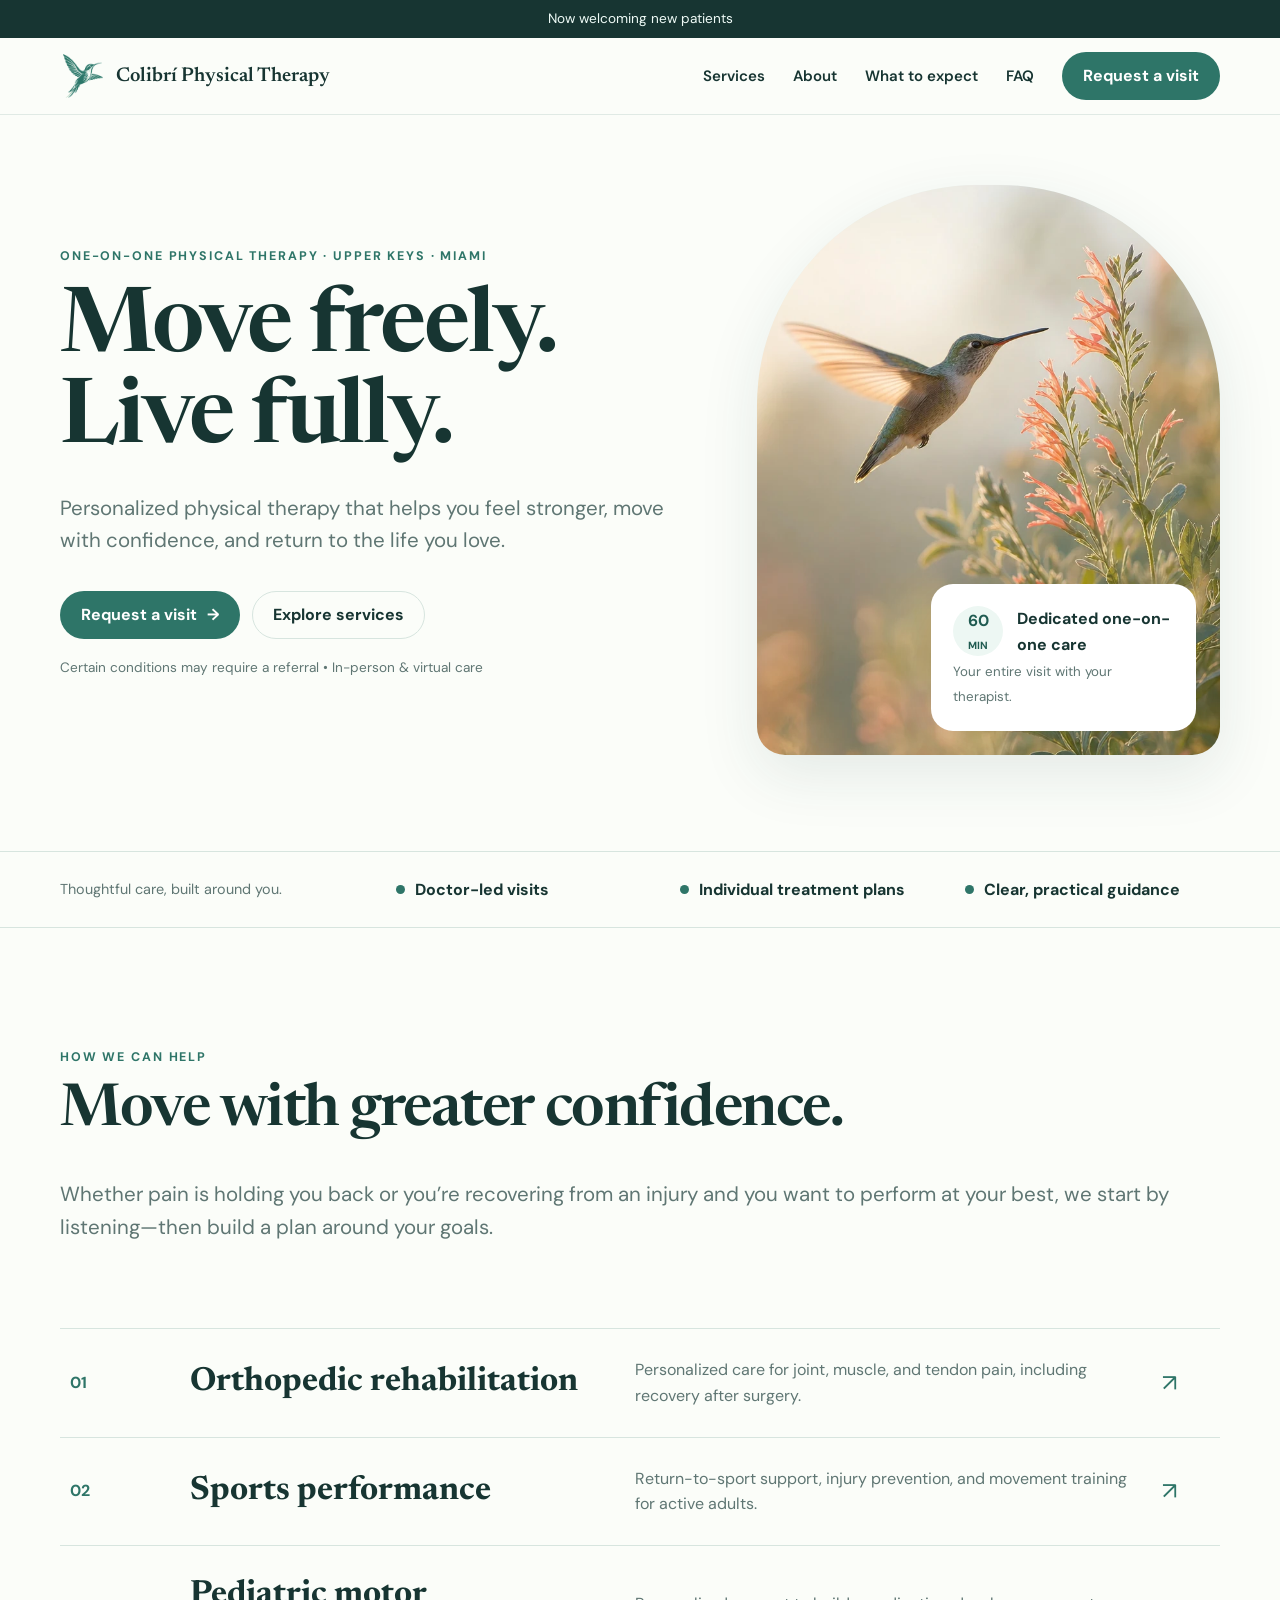
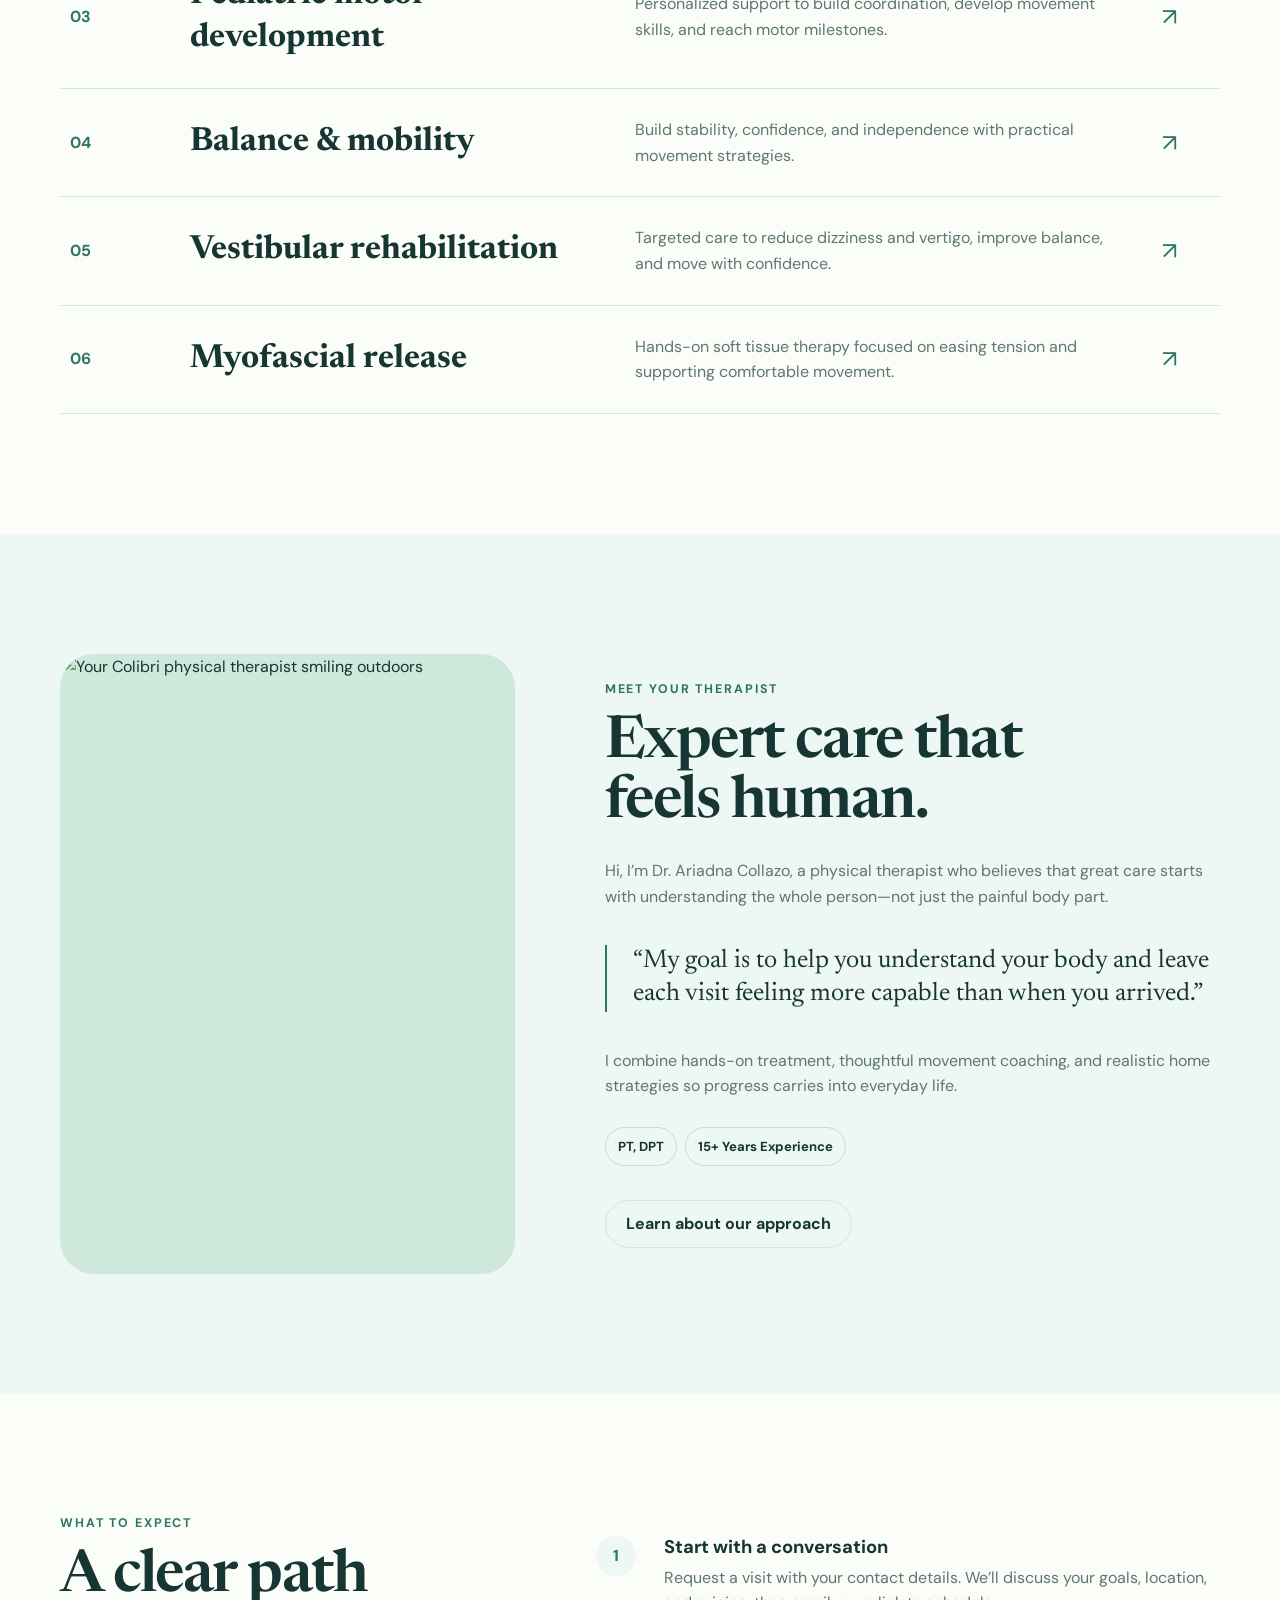
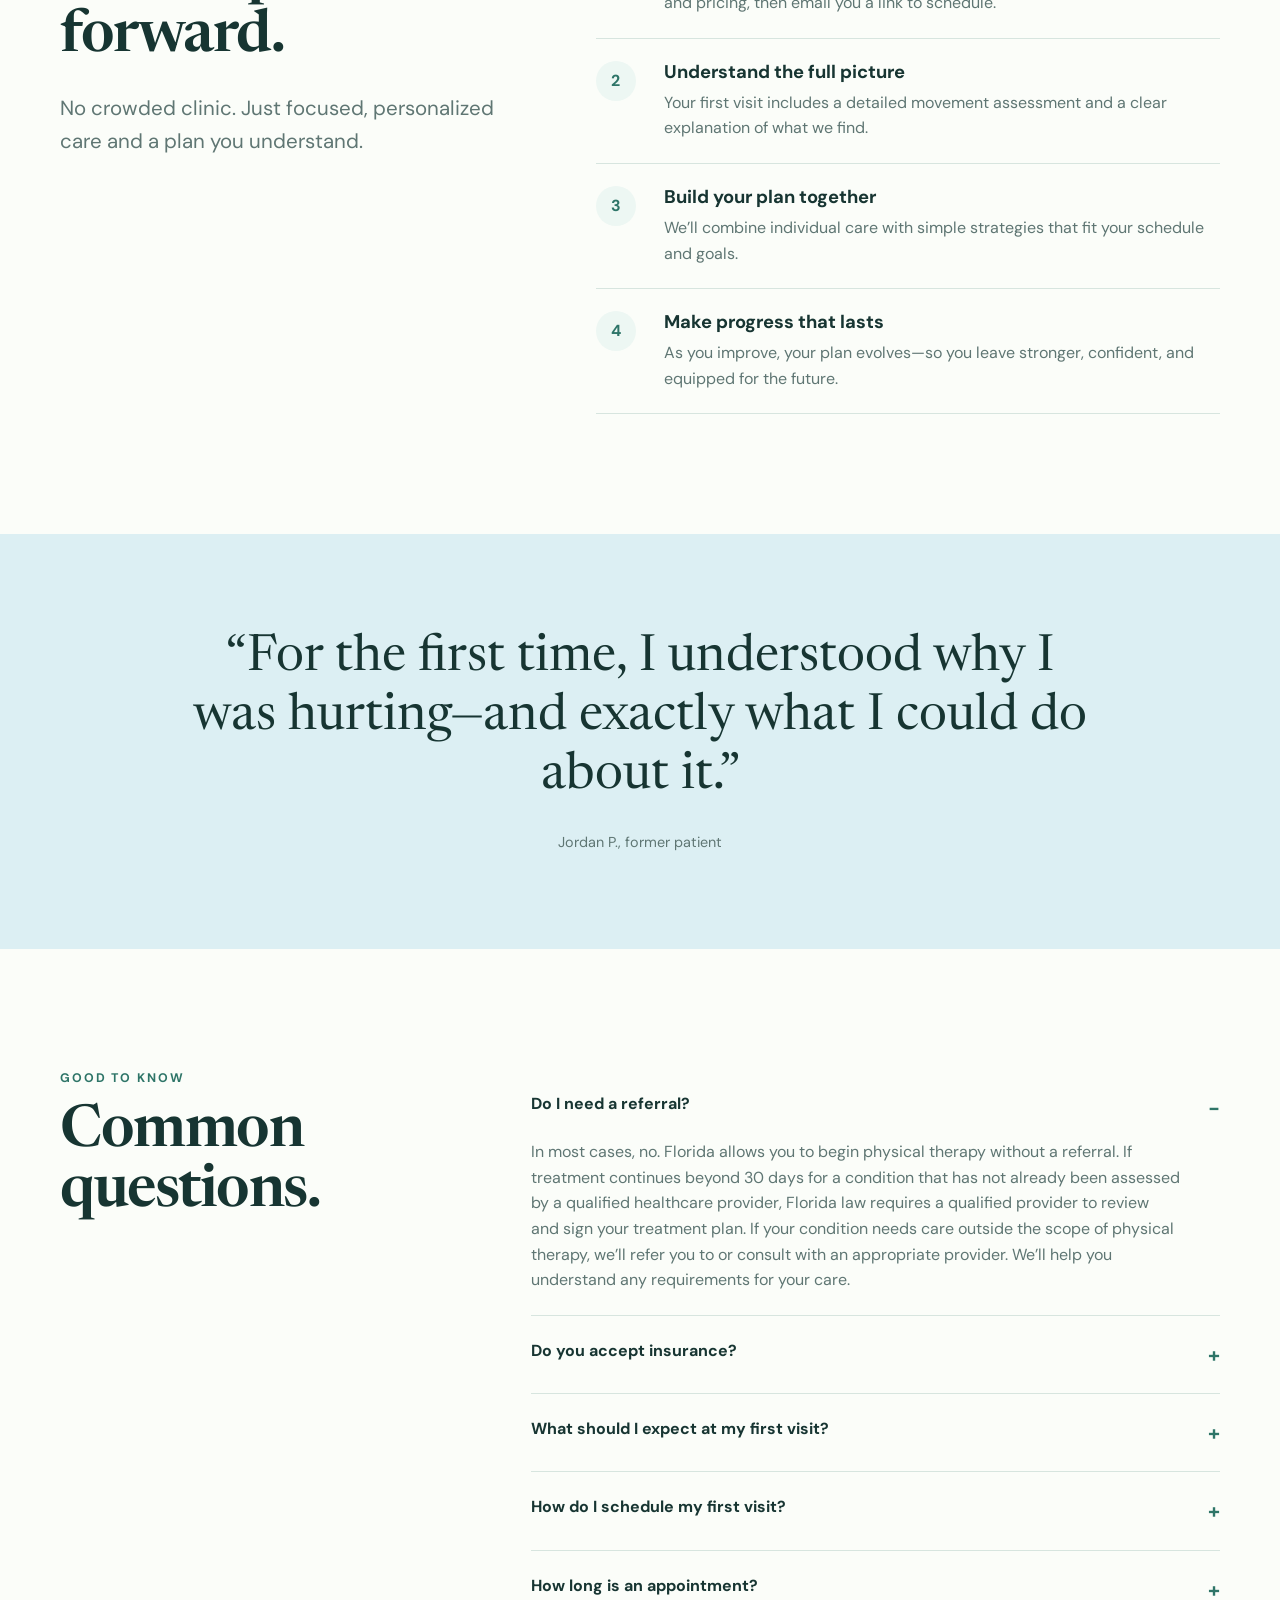
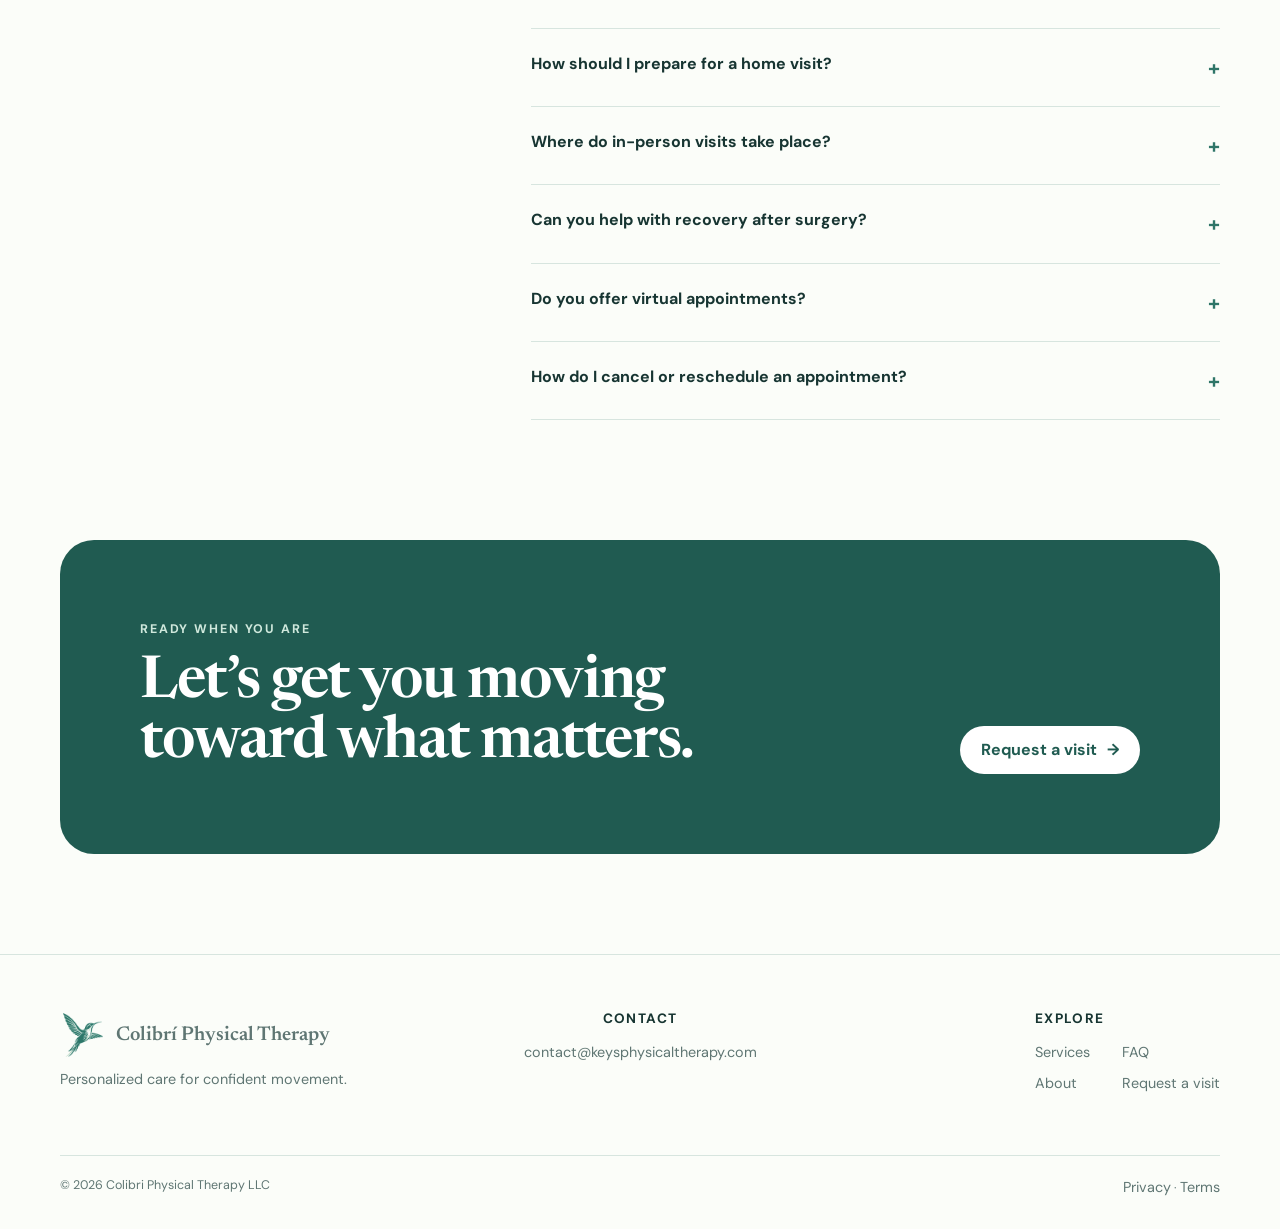
==== commit 9ceb06b7: "Title update in services" ====
--- a/index.html
+++ b/index.html
@@ -1,233 +1,588 @@
 <!doctype html>
 <html lang="en">
-<head>
-  <meta charset="utf-8">
-  <meta name="viewport" content="width=device-width, initial-scale=1">
-  <meta name="description" content="Personalized, one-on-one physical therapy in the Upper Keys and Miami. Explore Colibri Physical Therapy’s services, meet your therapist, and request a visit.">
-  <title>Colibri Physical Therapy — Move with confidence</title>
-  <link rel="stylesheet" href="styles.css">
-  <link rel="icon" href="assets/favicon.ico" type="image/x-icon">
-</head>
-<body>
-  <a class="skip" href="#main">Skip to content</a>
-  <div class="announcement">Now welcoming new patients</div>
-  <header>
-    <nav class="wrap" aria-label="Primary navigation">
-      <a class="brand" href="#top" aria-label="Colibrí Physical Therapy home">
-        <img class="brand-mark" src="assets/colibri-brand-mark.png" alt="" aria-hidden="true">
-        Colibrí Physical Therapy
-      </a>
-      <button class="menu-button" type="button" aria-label="Open menu" aria-expanded="false">☰</button>
-      <div class="navlinks">
-        <a href="#services">Services</a>
-        <a href="#about">About</a>
-        <a href="#process">What to expect</a>
-        <a href="#faq">FAQ</a>
-        <button class="button primary contact-open" type="button">Request a visit</button>
+  <head>
+    <meta charset="utf-8" />
+    <meta name="viewport" content="width=device-width, initial-scale=1" />
+    <meta
+      name="description"
+      content="Personalized, one-on-one physical therapy in the Upper Keys and Miami. Explore Colibri Physical Therapy’s services, meet your therapist, and request a visit."
+    />
+    <title>Colibri Physical Therapy — Move with confidence</title>
+    <link rel="stylesheet" href="styles.css" />
+    <link rel="icon" href="assets/favicon.ico" type="image/x-icon" />
+  </head>
+  <body>
+    <a class="skip" href="#main">Skip to content</a>
+    <div class="announcement">Now welcoming new patients</div>
+    <header>
+      <nav class="wrap" aria-label="Primary navigation">
+        <a class="brand" href="#top" aria-label="Colibrí Physical Therapy home">
+          <img
+            class="brand-mark"
+            src="assets/colibri-brand-mark.png"
+            alt=""
+            aria-hidden="true"
+          />
+          Colibrí Physical Therapy
+        </a>
+        <button
+          class="menu-button"
+          type="button"
+          aria-label="Open menu"
+          aria-expanded="false"
+        >
+          ☰
+        </button>
+        <div class="navlinks">
+          <a href="#services">Services</a>
+          <a href="#about">About</a>
+          <a href="#process">What to expect</a>
+          <a href="#faq">FAQ</a>
+          <button class="button primary contact-open" type="button">
+            Request a visit
+          </button>
+        </div>
+      </nav>
+    </header>
+
+    <main id="main">
+      <section class="hero" id="top">
+        <div class="wrap hero-grid">
+          <div class="hero-copy">
+            <div class="eyebrow">
+              One-on-one physical therapy · Upper Keys · Miami
+            </div>
+            <h1>Move freely.<br />Live fully.</h1>
+            <p class="lead">
+              Personalized physical therapy that helps you feel stronger, move
+              with confidence, and return to the life you love.
+            </p>
+            <div class="actions">
+              <button class="button primary contact-open" type="button">
+                Request a visit <span aria-hidden="true">→</span>
+              </button>
+              <a class="button secondary" href="#services">Explore services</a>
+            </div>
+            <p class="microcopy">
+              Certain conditions may require a referral
+              <span aria-hidden="true">•</span> In-person & virtual care
+            </p>
+          </div>
+          <div class="hero-art">
+            <div class="arch">
+              <img
+                class="hero-bird"
+                src="assets/colibri-hero.webp"
+                alt="A colibri hummingbird hovering beside softly lit coral flowers"
+              />
+              <div class="session-card">
+                <div class="date">
+                  60<br /><span class="duration-unit">MIN</span>
+                </div>
+                <strong>Dedicated one-on-one care</strong>
+                <small>Your entire visit with your therapist.</small>
+              </div>
+            </div>
+          </div>
+        </div>
+      </section>
+
+      <section class="trust" aria-label="Practice highlights">
+        <div class="wrap trust-row">
+          <p>Thoughtful care, built around you.</p>
+          <div class="trust-point">
+            <span class="dot"></span> Doctor-led visits
+          </div>
+          <div class="trust-point">
+            <span class="dot"></span> Individual treatment plans
+          </div>
+          <div class="trust-point">
+            <span class="dot"></span> Clear, practical guidance
+          </div>
+        </div>
+      </section>
+
+      <section class="services" id="services">
+        <div class="wrap">
+          <div class="section-heading">
+            <div>
+              <div class="eyebrow">How we can help</div>
+              <h2>Move with greater confidence.</h2>
+            </div>
+            <p class="lead">
+              Whether pain is holding you back or you’re recovering from an
+              injury and you want to perform at your best, we start by
+              listening—then build a plan around your goals.
+            </p>
+          </div>
+          <div class="service-list">
+            <a class="service" href="#process"
+              ><span class="num">01</span>
+              <h3>Orthopedic rehabilitation</h3>
+              <p>
+                Personalized care for joint, muscle, and tendon pain, including
+                recovery after surgery.
+              </p>
+              <span class="arrow">↗</span></a
+            >
+            <a class="service" href="#process"
+              ><span class="num">02</span>
+              <h3>Sports performance</h3>
+              <p>
+                Return-to-sport support, injury prevention, and movement
+                training for active adults.
+              </p>
+              <span class="arrow">↗</span></a
+            >
+            <a class="service" href="#process"
+              ><span class="num">03</span>
+              <h3>Pediatric motor development</h3>
+              <p>
+                Personalized support to build coordination, develop movement
+                skills, and reach motor milestones.
+              </p>
+              <span class="arrow">↗</span></a
+            >
+            <a class="service" href="#process"
+              ><span class="num">04</span>
+              <h3>Balance & mobility</h3>
+              <p>
+                Build stability, confidence, and independence with practical
+                movement strategies.
+              </p>
+              <span class="arrow">↗</span></a
+            >
+            <a class="service" href="#process"
+              ><span class="num">05</span>
+              <h3>Vestibular rehabilitation</h3>
+              <p>
+                Targeted care to reduce dizziness and vertigo, improve balance,
+                and move with confidence.
+              </p>
+              <span class="arrow">↗</span></a
+            >
+            <a class="service" href="#process"
+              ><span class="num">06</span>
+              <h3>Myofascial release</h3>
+              <p>
+                Hands-on soft tissue therapy focused on easing tension and
+                supporting comfortable movement.
+              </p>
+              <span class="arrow">↗</span></a
+            >
+          </div>
+        </div>
+      </section>
+
+      <section class="about" id="about">
+        <div class="wrap about-grid">
+          <div class="portrait">
+            <img
+              src="assets/profile-pic.jpg"
+              alt="Your Colibri physical therapist smiling outdoors"
+              width="1153"
+              height="1775"
+              loading="lazy"
+              decoding="async"
+            />
+          </div>
+          <div class="about-copy">
+            <div class="eyebrow">Meet your therapist</div>
+            <h2>Expert care that feels human.</h2>
+            <p>
+              Hi, I’m Dr. Ariadna Collazo, a physical therapist who believes
+              that great care starts with understanding the whole person—not
+              just the painful body part.
+            </p>
+            <p class="quote">
+              “My goal is to help you understand your body and leave each visit
+              feeling more capable than when you arrived.”
+            </p>
+            <p>
+              I combine hands-on treatment, thoughtful movement coaching, and
+              realistic home strategies so progress carries into everyday life.
+            </p>
+            <div class="credentials">
+              <span>PT, DPT</span><span>15+ Years Experience</span>
+            </div>
+            <a class="button secondary" href="#process"
+              >Learn about our approach</a
+            >
+          </div>
+        </div>
+      </section>
+
+      <section class="process" id="process">
+        <div class="wrap process-grid">
+          <div>
+            <div class="eyebrow">What to expect</div>
+            <h2>A clear path forward.</h2>
+            <p class="lead">
+              No crowded clinic. Just focused, personalized care and a plan you
+              understand.
+            </p>
+          </div>
+          <div class="steps">
+            <div class="step">
+              <div>
+                <h3>Start with a conversation</h3>
+                <p>
+                  Request a visit with your contact details. We’ll discuss your
+                  goals, location, and pricing, then email you a link to
+                  schedule.
+                </p>
+              </div>
+            </div>
+            <div class="step">
+              <div>
+                <h3>Understand the full picture</h3>
+                <p>
+                  Your first visit includes a detailed movement assessment and a
+                  clear explanation of what we find.
+                </p>
+              </div>
+            </div>
+            <div class="step">
+              <div>
+                <h3>Build your plan together</h3>
+                <p>
+                  We’ll combine individual care with simple strategies that fit
+                  your schedule and goals.
+                </p>
+              </div>
+            </div>
+            <div class="step">
+              <div>
+                <h3>Make progress that lasts</h3>
+                <p>
+                  As you improve, your plan evolves—so you leave stronger,
+                  confident, and equipped for the future.
+                </p>
+              </div>
+            </div>
+          </div>
+        </div>
+      </section>
+
+      <section class="testimonial">
+        <div class="wrap">
+          <blockquote>
+            “For the first time, I understood why I was hurting—and exactly what
+            I could do about it.”
+          </blockquote>
+          <cite>Jordan P., former patient</cite>
+        </div>
+      </section>
+
+      <section class="faq" id="faq">
+        <div class="wrap faq-grid">
+          <div>
+            <div class="eyebrow">Good to know</div>
+            <h2>Common questions.</h2>
+          </div>
+          <div>
+            <details open>
+              <summary>Do I need a referral?</summary>
+              <p>
+                In most cases, no. Florida allows you to begin physical therapy
+                without a referral. If treatment continues beyond 30 days for a
+                condition that has not already been assessed by a qualified
+                healthcare provider, Florida law requires a qualified provider
+                to review and sign your treatment plan. If your condition needs
+                care outside the scope of physical therapy, we’ll refer you to
+                or consult with an appropriate provider. We’ll help you
+                understand any requirements for your care.
+              </p>
+            </details>
+            <details>
+              <summary>Do you accept insurance?</summary>
+              <p>
+                We do not accept insurance. We offer straightforward, affordable
+                self-pay pricing and are happy to answer any questions about the
+                cost of your care before you schedule.
+              </p>
+            </details>
+            <details>
+              <summary>What should I expect at my first visit?</summary>
+              <p>
+                Your first visit typically includes a conversation about your
+                goals, a movement assessment, an explanation of findings, and
+                the beginning of treatment.
+              </p>
+            </details>
+            <details>
+              <summary>How do I schedule my first visit?</summary>
+              <p>
+                Choose “Request a visit” and share your contact details. We’ll
+                get in touch to discuss your goals, confirm our service area,
+                and answer questions about pricing. Then we’ll schedule an
+                appointment.
+              </p>
+            </details>
+            <details>
+              <summary>How long is an appointment?</summary>
+              <p>
+                Visits are designed around 60 minutes of dedicated one-on-one
+                care. We’ll confirm the length of your appointment when you
+                schedule.
+              </p>
+            </details>
+            <details>
+              <summary>How should I prepare for a home visit?</summary>
+              <p>
+                Wear comfortable clothing that lets you move easily. Have your
+                medication list, any relevant medical records, and a referral if
+                one is required. You’re welcome to have a list of questions or
+                goals ready, too.
+              </p>
+            </details>
+            <details>
+              <summary>Where do in-person visits take place?</summary>
+              <p>
+                We come to you. Contact us to confirm whether your location is
+                within our service area and discuss a suitable space for your
+                visit.
+              </p>
+            </details>
+            <details>
+              <summary>Can you help with recovery after surgery?</summary>
+              <p>
+                Yes. Post-surgical recovery is part of our orthopedic
+                rehabilitation services. Share your procedure details and your
+                surgeon’s instructions when you contact us so we can discuss
+                your care needs.
+              </p>
+            </details>
+            <details>
+              <summary>Do you offer virtual appointments?</summary>
+              <p>
+                Yes. Virtual visits may be available for movement coaching,
+                exercise progression, and follow-up care.
+              </p>
+            </details>
+            <details>
+              <summary>How do I cancel or reschedule an appointment?</summary>
+              <p>
+                Use the options in your booking confirmation or contact us for
+                help changing your appointment. Please let us know as early as
+                possible. We’ll share the practice’s cancellation policy when
+                you book.
+              </p>
+            </details>
+          </div>
+        </div>
+      </section>
+
+      <section class="cta">
+        <div class="wrap cta-panel">
+          <div>
+            <div class="eyebrow">Ready when you are</div>
+            <h2>Let’s get you moving toward what matters.</h2>
+          </div>
+          <button class="button light contact-open" type="button">
+            Request a visit <span aria-hidden="true">→</span>
+          </button>
+        </div>
+      </section>
+    </main>
+
+    <footer>
+      <div class="wrap">
+        <div class="footer-grid">
+          <div>
+            <a
+              class="brand"
+              href="#top"
+              aria-label="Colibrí Physical Therapy home"
+            >
+              <img
+                class="brand-mark"
+                src="assets/colibri-brand-mark.png"
+                alt=""
+                aria-hidden="true"
+              />
+              Colibrí Physical Therapy
+            </a>
+            <p>Personalized care for confident movement.</p>
+          </div>
+          <div class="footer-contact">
+            <h3>Contact</h3>
+            <a href="mailto:contact@keysphysicaltherapy.com"
+              >contact@keysphysicaltherapy.com</a
+            >
+          </div>
+          <div class="footer-explore">
+            <h3>Explore</h3>
+            <div class="footer-links">
+              <a href="#services">Services</a>
+              <a href="#about">About</a>
+              <a href="#faq">FAQ</a>
+              <a href="#" class="contact-open">Request a visit</a>
+            </div>
+          </div>
+        </div>
+        <div class="legal">
+          <span>© 2026 Colibri Physical Therapy LLC</span
+          ><span
+            ><a href="legal.html#privacy">Privacy</a> ·
+            <a href="legal.html#terms">Terms</a></span
+          >
+        </div>
       </div>
-    </nav>
-  </header>
-
-  <main id="main">
-    <section class="hero" id="top">
-      <div class="wrap hero-grid">
-        <div class="hero-copy">
-          <div class="eyebrow">One-on-one physical therapy · Upper Keys · Miami</div>
-          <h1>Move freely.<br>Live fully.</h1>
-          <p class="lead">Personalized physical therapy that helps you feel stronger, move with confidence, and return to the life you love.</p>
-          <div class="actions">
-            <button class="button primary contact-open" type="button">Request a visit <span aria-hidden="true">→</span></button>
-            <a class="button secondary" href="#services">Explore services</a>
-          </div>
-          <p class="microcopy">Certain conditions may require a referral <span aria-hidden="true">•</span> In-person & virtual care</p>
-        </div>
-        <div class="hero-art">
-          <div class="arch">
-            <img class="hero-bird" src="assets/colibri-hero.webp" alt="A colibri hummingbird hovering beside softly lit coral flowers">
-            <div class="session-card">
-              <div class="date">60<br><span class="duration-unit">MIN</span></div>
-              <strong>Dedicated one-on-one care</strong>
-              <small>Your entire visit with your therapist.</small>
-            </div>
+    </footer>
+
+    <dialog
+      class="modal"
+      id="contact-modal"
+      aria-labelledby="contact-title"
+      aria-describedby="contact-intro"
+    >
+      <div class="modal-card contact-card">
+        <div class="modal-head">
+          <div>
+            <div class="eyebrow">Let’s start with a conversation</div>
+            <h2 id="contact-title">Request a visit</h2>
+          </div>
+          <button class="close" type="button" aria-label="Close visit request">
+            ×
+          </button>
+        </div>
+        <div class="contact-body">
+          <p id="contact-intro" class="contact-intro">
+            Share a few details and we’ll get in touch to discuss your visit.
+            After we connect, we’ll email you a link to schedule.
+          </p>
+          <form id="contact-form" method="dialog">
+            <div class="contact-grid">
+              <div class="form-field">
+                <label for="contact-name">Name</label>
+                <input
+                  id="contact-name"
+                  name="name"
+                  autocomplete="name"
+                  maxlength="120"
+                  required
+                  autofocus
+                />
+              </div>
+              <div class="form-field">
+                <label for="contact-email">Email</label>
+                <input
+                  id="contact-email"
+                  name="email"
+                  type="email"
+                  autocomplete="email"
+                  maxlength="254"
+                  required
+                />
+              </div>
+              <div class="form-field">
+                <label for="contact-phone">Phone</label>
+                <input
+                  id="contact-phone"
+                  name="phone"
+                  type="tel"
+                  autocomplete="tel"
+                  maxlength="40"
+                  required
+                />
+              </div>
+              <div class="form-field">
+                <label for="contact-zip">ZIP code</label>
+                <input
+                  id="contact-zip"
+                  name="zip"
+                  autocomplete="postal-code"
+                  inputmode="numeric"
+                  pattern="[0-9]{5}(-[0-9]{4})?"
+                  title="Enter a five-digit ZIP code, optionally followed by a four-digit extension."
+                  maxlength="10"
+                  required
+                  aria-describedby="zip-hint"
+                />
+                <small id="zip-hint">So we can check our service area.</small>
+              </div>
+              <div class="form-field full-width">
+                <label for="contact-message"
+                  >Anything you’d like us to know?
+                  <span class="optional-label">(optional)</span></label
+                >
+                <textarea
+                  id="contact-message"
+                  name="message"
+                  rows="3"
+                  maxlength="2000"
+                  placeholder="Questions about home visits, pricing, or getting started"
+                  aria-describedby="message-hint"
+                ></textarea>
+                <small id="message-hint"
+                  >Please keep medical details for your conversation with your
+                  therapist.</small
+                >
+              </div>
+            </div>
+            <p class="contact-delivery-note" id="contact-delivery-note">
+              Your email app will open with your request. Send the email to
+              reach Colibri.
+            </p>
+            <p class="form-error" id="contact-error" role="alert" hidden></p>
+            <div class="contact-actions">
+              <button class="button primary" id="contact-submit" type="submit">
+                Continue by email <span aria-hidden="true">→</span>
+              </button>
+              <span>We’ll follow up by email.</span>
+            </div>
+            <p class="contact-privacy">
+              We’ll use your details to respond to your request.
+              <a href="legal.html#privacy">Privacy Policy</a>
+            </p>
+          </form>
+          <div class="contact-email-step" id="contact-email-step" hidden>
+            <div class="contact-mark" aria-hidden="true">↗</div>
+            <h3>Send your request by email</h3>
+            <p>
+              Your request is ready in your email app. Send it to reach Colibri.
+              If your email app didn’t open, use the link below or email
+              <a
+                class="contact-email-address"
+                href="mailto:contact@keysphysicaltherapy.com"
+                >contact@keysphysicaltherapy.com</a
+              >.
+            </p>
+            <div class="contact-actions">
+              <a
+                class="button primary"
+                id="contact-email-link"
+                href="mailto:contact@keysphysicaltherapy.com"
+                >Open email app</a
+              >
+              <button class="button secondary" id="contact-edit" type="button">
+                Edit details
+              </button>
+            </div>
+          </div>
+          <div
+            class="contact-success"
+            id="contact-success"
+            role="status"
+            tabindex="-1"
+            hidden
+          >
+            <div class="contact-mark" aria-hidden="true">✓</div>
+            <h3>Thanks for reaching out.</h3>
+            <p>
+              We’ve received your request. We’ll contact you to discuss your
+              visit and next steps, then email you a link to schedule.
+            </p>
+            <button class="button primary" id="contact-done" type="button">
+              Done
+            </button>
           </div>
         </div>
       </div>
-    </section>
-
-    <section class="trust" aria-label="Practice highlights">
-      <div class="wrap trust-row">
-        <p>Thoughtful care, built around you.</p>
-        <div class="trust-point"><span class="dot"></span> Doctor-led visits</div>
-        <div class="trust-point"><span class="dot"></span> Individual treatment plans</div>
-        <div class="trust-point"><span class="dot"></span> Clear, practical guidance</div>
-      </div>
-    </section>
-
-    <section class="services" id="services">
-      <div class="wrap">
-        <div class="section-heading">
-          <div><div class="eyebrow">How we can help</div><h2>Move with greater confidence.</h2></div>
-          <p class="lead">Whether pain is holding you back or you’re recovering from an injury and you want to perform at your best, we start by listening—then build a plan around your goals.</p>
-        </div>
-        <div class="service-list">
-          <a class="service" href="#process"><span class="num">01</span><h3>Orthopedic rehabilitation</h3><p>Personalized care for joint, muscle, and tendon pain, including recovery after surgery.</p><span class="arrow">↗</span></a>
-          <a class="service" href="#process"><span class="num">02</span><h3>Sports performance</h3><p>Return-to-sport support, injury prevention, and movement training for active adults.</p><span class="arrow">↗</span></a>
-          <a class="service" href="#process"><span class="num">03</span><h3>Motor development</h3><p>Personalized support to build coordination, develop movement skills, and reach motor milestones.</p><span class="arrow">↗</span></a>
-          <a class="service" href="#process"><span class="num">04</span><h3>Balance & mobility</h3><p>Build stability, confidence, and independence with practical movement strategies.</p><span class="arrow">↗</span></a>
-          <a class="service" href="#process"><span class="num">05</span><h3>Vestibular rehabilitation</h3><p>Targeted care to reduce dizziness and vertigo, improve balance, and move with confidence.</p><span class="arrow">↗</span></a>
-          <a class="service" href="#process"><span class="num">06</span><h3>Myofascial release</h3><p>Hands-on soft tissue therapy focused on easing tension and supporting comfortable movement.</p><span class="arrow">↗</span></a>
-        </div>
-      </div>
-    </section>
-
-    <section class="about" id="about">
-      <div class="wrap about-grid">
-        <div class="portrait">
-          <img src="assets/profile-pic.jpg" alt="Your Colibri physical therapist smiling outdoors" width="1153" height="1775" loading="lazy" decoding="async">
-        </div>
-        <div class="about-copy">
-          <div class="eyebrow">Meet your therapist</div>
-          <h2>Expert care that feels human.</h2>
-          <p>Hi, I’m Dr. Ariadna Collazo, a physical therapist who believes that great care starts with understanding the whole person—not just the painful body part.</p>
-          <p class="quote">“My goal is to help you understand your body and leave each visit feeling more capable than when you arrived.”</p>
-          <p>I combine hands-on treatment, thoughtful movement coaching, and realistic home strategies so progress carries into everyday life.</p>
-          <div class="credentials"><span>PT, DPT</span><span>15+ Years Experience</span></div>
-          <a class="button secondary" href="#process">Learn about our approach</a>
-        </div>
-      </div>
-    </section>
-
-    <section class="process" id="process">
-      <div class="wrap process-grid">
-        <div><div class="eyebrow">What to expect</div><h2>A clear path forward.</h2><p class="lead">No crowded clinic. Just focused, personalized care and a plan you understand.</p></div>
-        <div class="steps">
-          <div class="step"><div><h3>Start with a conversation</h3><p>Request a visit with your contact details. We’ll discuss your goals, location, and pricing, then email you a link to schedule.</p></div></div>
-          <div class="step"><div><h3>Understand the full picture</h3><p>Your first visit includes a detailed movement assessment and a clear explanation of what we find.</p></div></div>
-          <div class="step"><div><h3>Build your plan together</h3><p>We’ll combine individual care with simple strategies that fit your schedule and goals.</p></div></div>
-          <div class="step"><div><h3>Make progress that lasts</h3><p>As you improve, your plan evolves—so you leave stronger, confident, and equipped for the future.</p></div></div>
-        </div>
-      </div>
-    </section>
-
-    <section class="testimonial">
-      <div class="wrap">
-        <blockquote>“For the first time, I understood why I was hurting—and exactly what I could do about it.”</blockquote>
-        <cite>Jordan P., former patient</cite>
-      </div>
-    </section>
-
-    <section class="faq" id="faq">
-      <div class="wrap faq-grid">
-        <div><div class="eyebrow">Good to know</div><h2>Common questions.</h2></div>
-        <div>
-          <details open><summary>Do I need a referral?</summary><p>In most cases, no. Florida allows you to begin physical therapy without a referral. If treatment continues beyond 30 days for a condition that has not already been assessed by a qualified healthcare provider, Florida law requires a qualified provider to review and sign your treatment plan. If your condition needs care outside the scope of physical therapy, we’ll refer you to or consult with an appropriate provider. We’ll help you understand any requirements for your care.</p></details>
-          <details><summary>Do you accept insurance?</summary><p>We do not accept insurance. We offer straightforward, affordable self-pay pricing and are happy to answer any questions about the cost of your care before you schedule.</p></details>
-          <details><summary>What should I expect at my first visit?</summary><p>Your first visit typically includes a conversation about your goals, a movement assessment, an explanation of findings, and the beginning of treatment.</p></details>
-          <details><summary>How do I schedule my first visit?</summary><p>Choose “Request a visit” and share your contact details. We’ll get in touch to discuss your goals, confirm our service area, and answer questions about pricing. Then we’ll schedule an appointment.</p></details>
-          <details><summary>How long is an appointment?</summary><p>Visits are designed around 60 minutes of dedicated one-on-one care. We’ll confirm the length of your appointment when you schedule.</p></details>
-          <details><summary>How should I prepare for a home visit?</summary><p>Wear comfortable clothing that lets you move easily. Have your medication list, any relevant medical records, and a referral if one is required. You’re welcome to have a list of questions or goals ready, too.</p></details>
-          <details><summary>Where do in-person visits take place?</summary><p>We come to you. Contact us to confirm whether your location is within our service area and discuss a suitable space for your visit.</p></details>
-          <details><summary>Can you help with recovery after surgery?</summary><p>Yes. Post-surgical recovery is part of our orthopedic rehabilitation services. Share your procedure details and your surgeon’s instructions when you contact us so we can discuss your care needs.</p></details>
-          <details><summary>Do you offer virtual appointments?</summary><p>Yes. Virtual visits may be available for movement coaching, exercise progression, and follow-up care.</p></details>
-          <details><summary>How do I cancel or reschedule an appointment?</summary><p>Use the options in your booking confirmation or contact us for help changing your appointment. Please let us know as early as possible. We’ll share the practice’s cancellation policy when you book.</p></details>
-        </div>
-      </div>
-    </section>
-
-    <section class="cta">
-      <div class="wrap cta-panel">
-        <div><div class="eyebrow">Ready when you are</div><h2>Let’s get you moving toward what matters.</h2></div>
-        <button class="button light contact-open" type="button">Request a visit <span aria-hidden="true">→</span></button>
-      </div>
-    </section>
-  </main>
-
-  <footer>
-    <div class="wrap">
-      <div class="footer-grid">
-        <div>
-          <a class="brand" href="#top" aria-label="Colibrí Physical Therapy home">
-            <img class="brand-mark" src="assets/colibri-brand-mark.png" alt="" aria-hidden="true">
-            Colibrí Physical Therapy
-          </a>
-          <p>Personalized care for confident movement.</p>
-        </div>
-        <div class="footer-contact"><h3>Contact</h3><a href="mailto:contact@keysphysicaltherapy.com">contact@keysphysicaltherapy.com</a></div>
-        <div class="footer-explore">
-          <h3>Explore</h3>
-          <div class="footer-links">
-            <a href="#services">Services</a>
-            <a href="#about">About</a>
-            <a href="#faq">FAQ</a>
-            <a href="#" class="contact-open">Request a visit</a>
-          </div>
-        </div>
-      </div>
-      <div class="legal"><span>© 2026 Colibri Physical Therapy LLC</span><span><a href="legal.html#privacy">Privacy</a> · <a href="legal.html#terms">Terms</a></span></div>
-    </div>
-  </footer>
-
-  <dialog class="modal" id="contact-modal" aria-labelledby="contact-title" aria-describedby="contact-intro">
-    <div class="modal-card contact-card">
-      <div class="modal-head">
-        <div><div class="eyebrow">Let’s start with a conversation</div><h2 id="contact-title">Request a visit</h2></div>
-        <button class="close" type="button" aria-label="Close visit request">×</button>
-      </div>
-      <div class="contact-body">
-        <p id="contact-intro" class="contact-intro">Share a few details and we’ll get in touch to discuss your visit. After we connect, we’ll email you a link to schedule.</p>
-        <form id="contact-form" method="dialog">
-          <div class="contact-grid">
-            <div class="form-field">
-              <label for="contact-name">Name</label>
-              <input id="contact-name" name="name" autocomplete="name" maxlength="120" required autofocus>
-            </div>
-            <div class="form-field">
-              <label for="contact-email">Email</label>
-              <input id="contact-email" name="email" type="email" autocomplete="email" maxlength="254" required>
-            </div>
-            <div class="form-field">
-              <label for="contact-phone">Phone</label>
-              <input id="contact-phone" name="phone" type="tel" autocomplete="tel" maxlength="40" required>
-            </div>
-            <div class="form-field">
-              <label for="contact-zip">ZIP code</label>
-              <input id="contact-zip" name="zip" autocomplete="postal-code" inputmode="numeric" pattern="[0-9]{5}(-[0-9]{4})?" title="Enter a five-digit ZIP code, optionally followed by a four-digit extension." maxlength="10" required aria-describedby="zip-hint">
-              <small id="zip-hint">So we can check our service area.</small>
-            </div>
-            <div class="form-field full-width">
-              <label for="contact-message">Anything you’d like us to know? <span class="optional-label">(optional)</span></label>
-              <textarea id="contact-message" name="message" rows="3" maxlength="2000" placeholder="Questions about home visits, pricing, or getting started" aria-describedby="message-hint"></textarea>
-              <small id="message-hint">Please keep medical details for your conversation with your therapist.</small>
-            </div>
-          </div>
-          <p class="contact-delivery-note" id="contact-delivery-note">Your email app will open with your request. Send the email to reach Colibri.</p>
-          <p class="form-error" id="contact-error" role="alert" hidden></p>
-          <div class="contact-actions">
-            <button class="button primary" id="contact-submit" type="submit">Continue by email <span aria-hidden="true">→</span></button>
-            <span>We’ll follow up by email.</span>
-          </div>
-          <p class="contact-privacy">We’ll use your details to respond to your request. <a href="legal.html#privacy">Privacy Policy</a></p>
-        </form>
-        <div class="contact-email-step" id="contact-email-step" hidden>
-          <div class="contact-mark" aria-hidden="true">↗</div>
-          <h3>Send your request by email</h3>
-          <p>Your request is ready in your email app. Send it to reach Colibri. If your email app didn’t open, use the link below or email <a class="contact-email-address" href="mailto:contact@keysphysicaltherapy.com">contact@keysphysicaltherapy.com</a>.</p>
-          <div class="contact-actions">
-            <a class="button primary" id="contact-email-link" href="mailto:contact@keysphysicaltherapy.com">Open email app</a>
-            <button class="button secondary" id="contact-edit" type="button">Edit details</button>
-          </div>
-        </div>
-        <div class="contact-success" id="contact-success" role="status" tabindex="-1" hidden>
-          <div class="contact-mark" aria-hidden="true">✓</div>
-          <h3>Thanks for reaching out.</h3>
-          <p>We’ve received your request. We’ll contact you to discuss your visit and next steps, then email you a link to schedule.</p>
-          <button class="button primary" id="contact-done" type="button">Done</button>
-        </div>
-      </div>
-    </div>
-  </dialog>
-
-  <script src="contact-config.js"></script>
-  <script src="script.js" defer></script>
-</body>
+    </dialog>
+
+    <script src="contact-config.js"></script>
+    <script src="script.js" defer></script>
+  </body>
 </html>
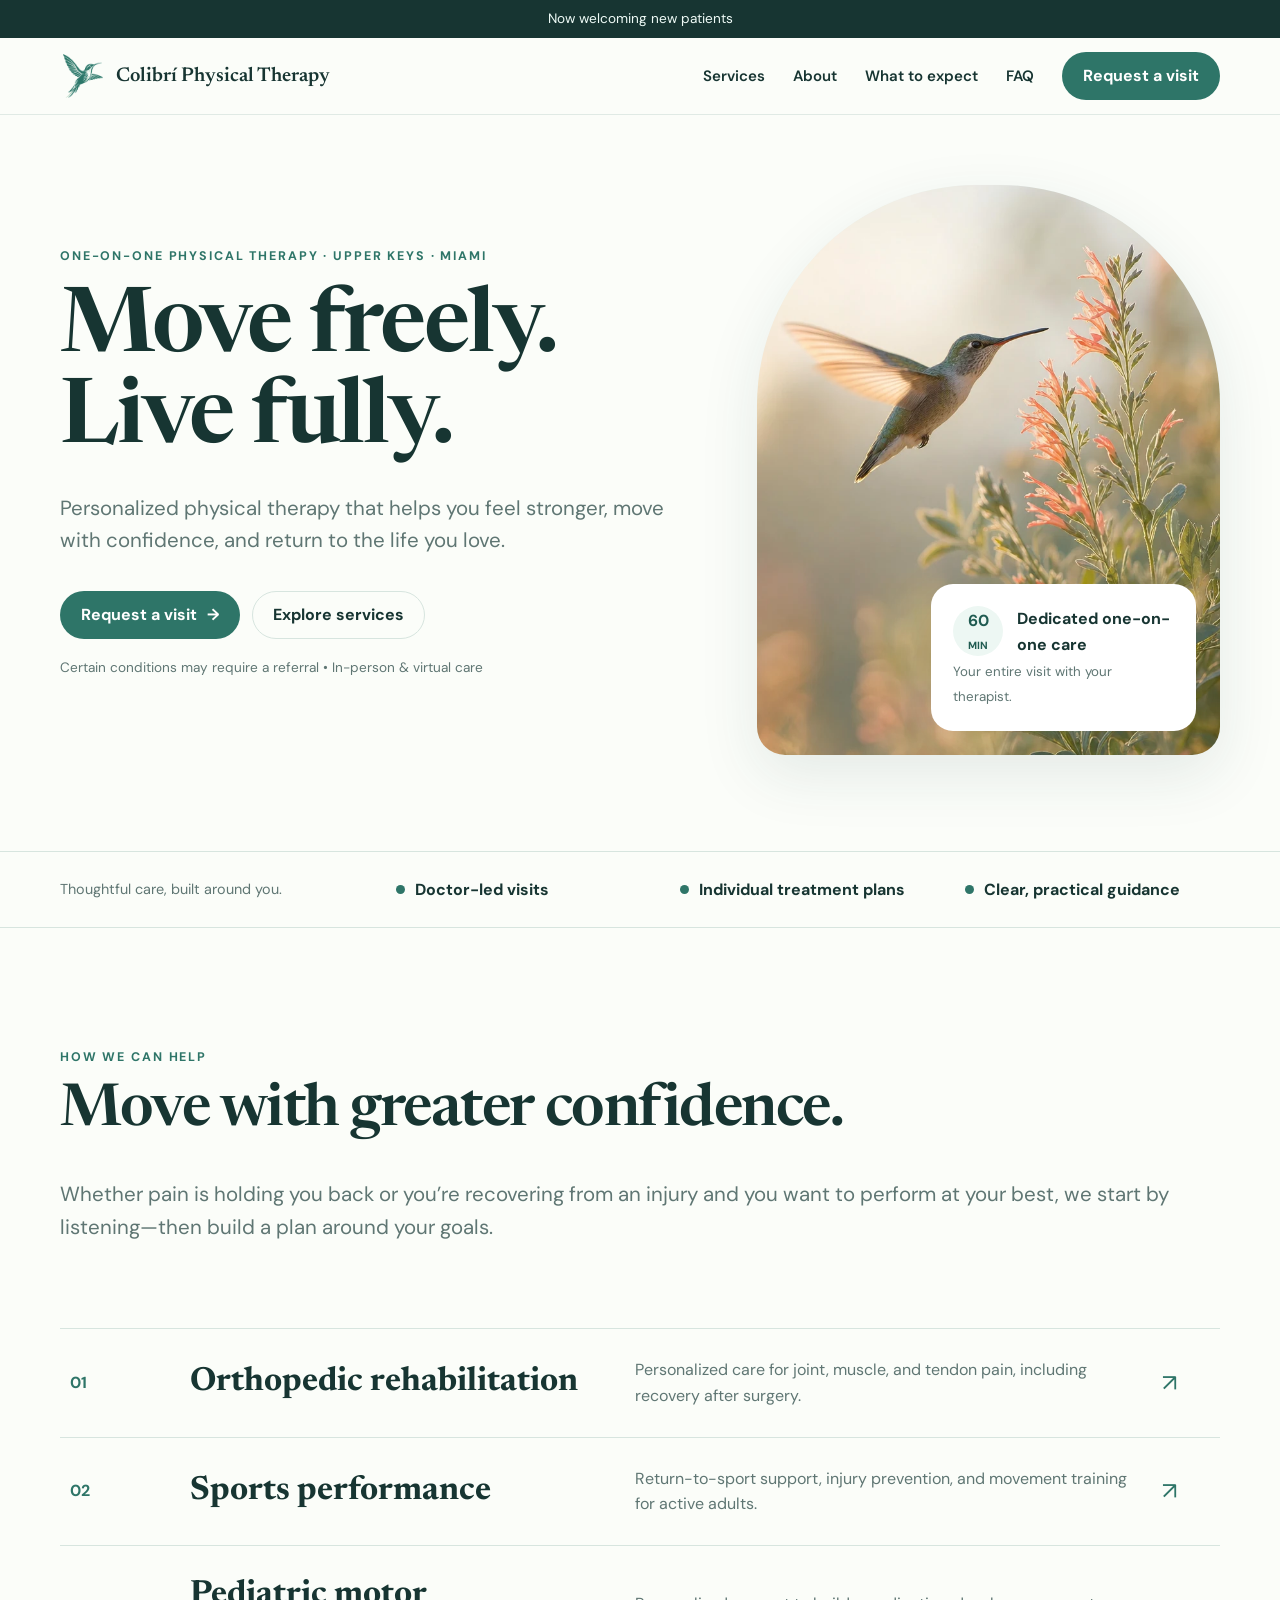
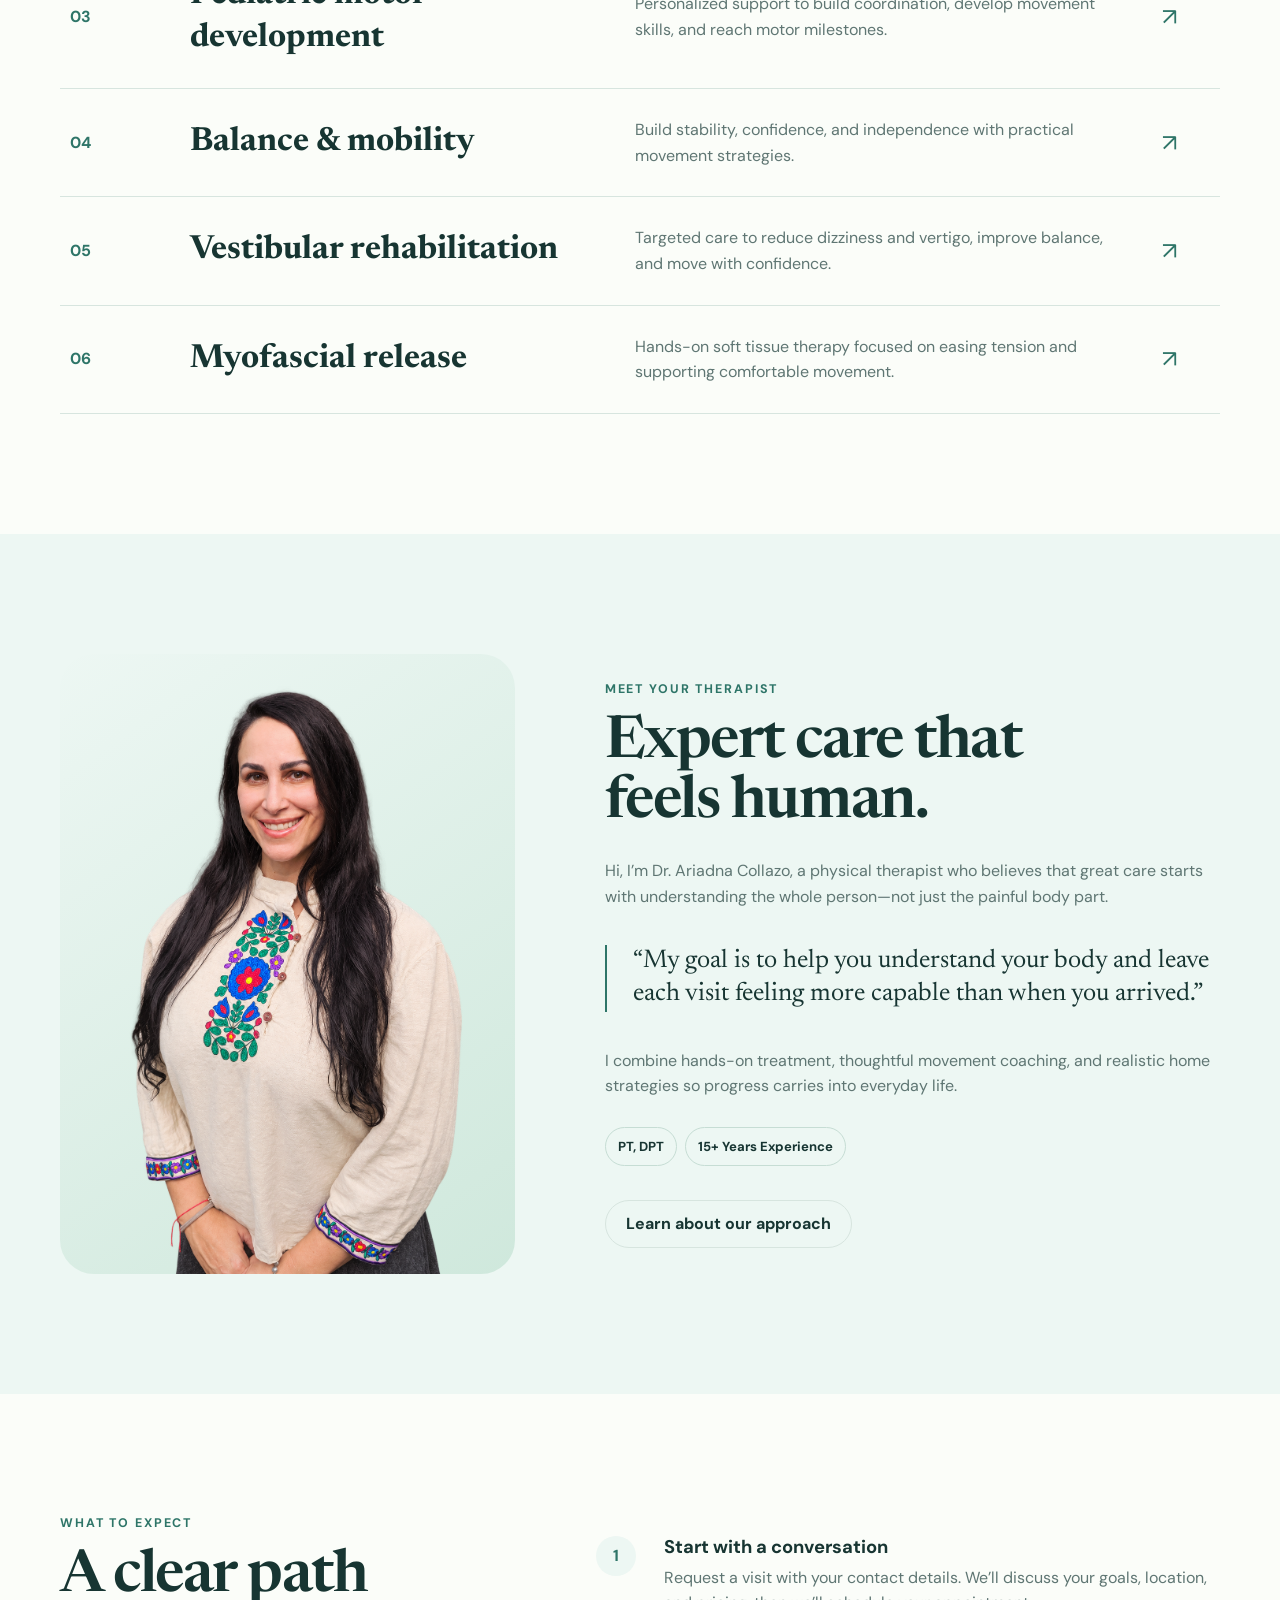
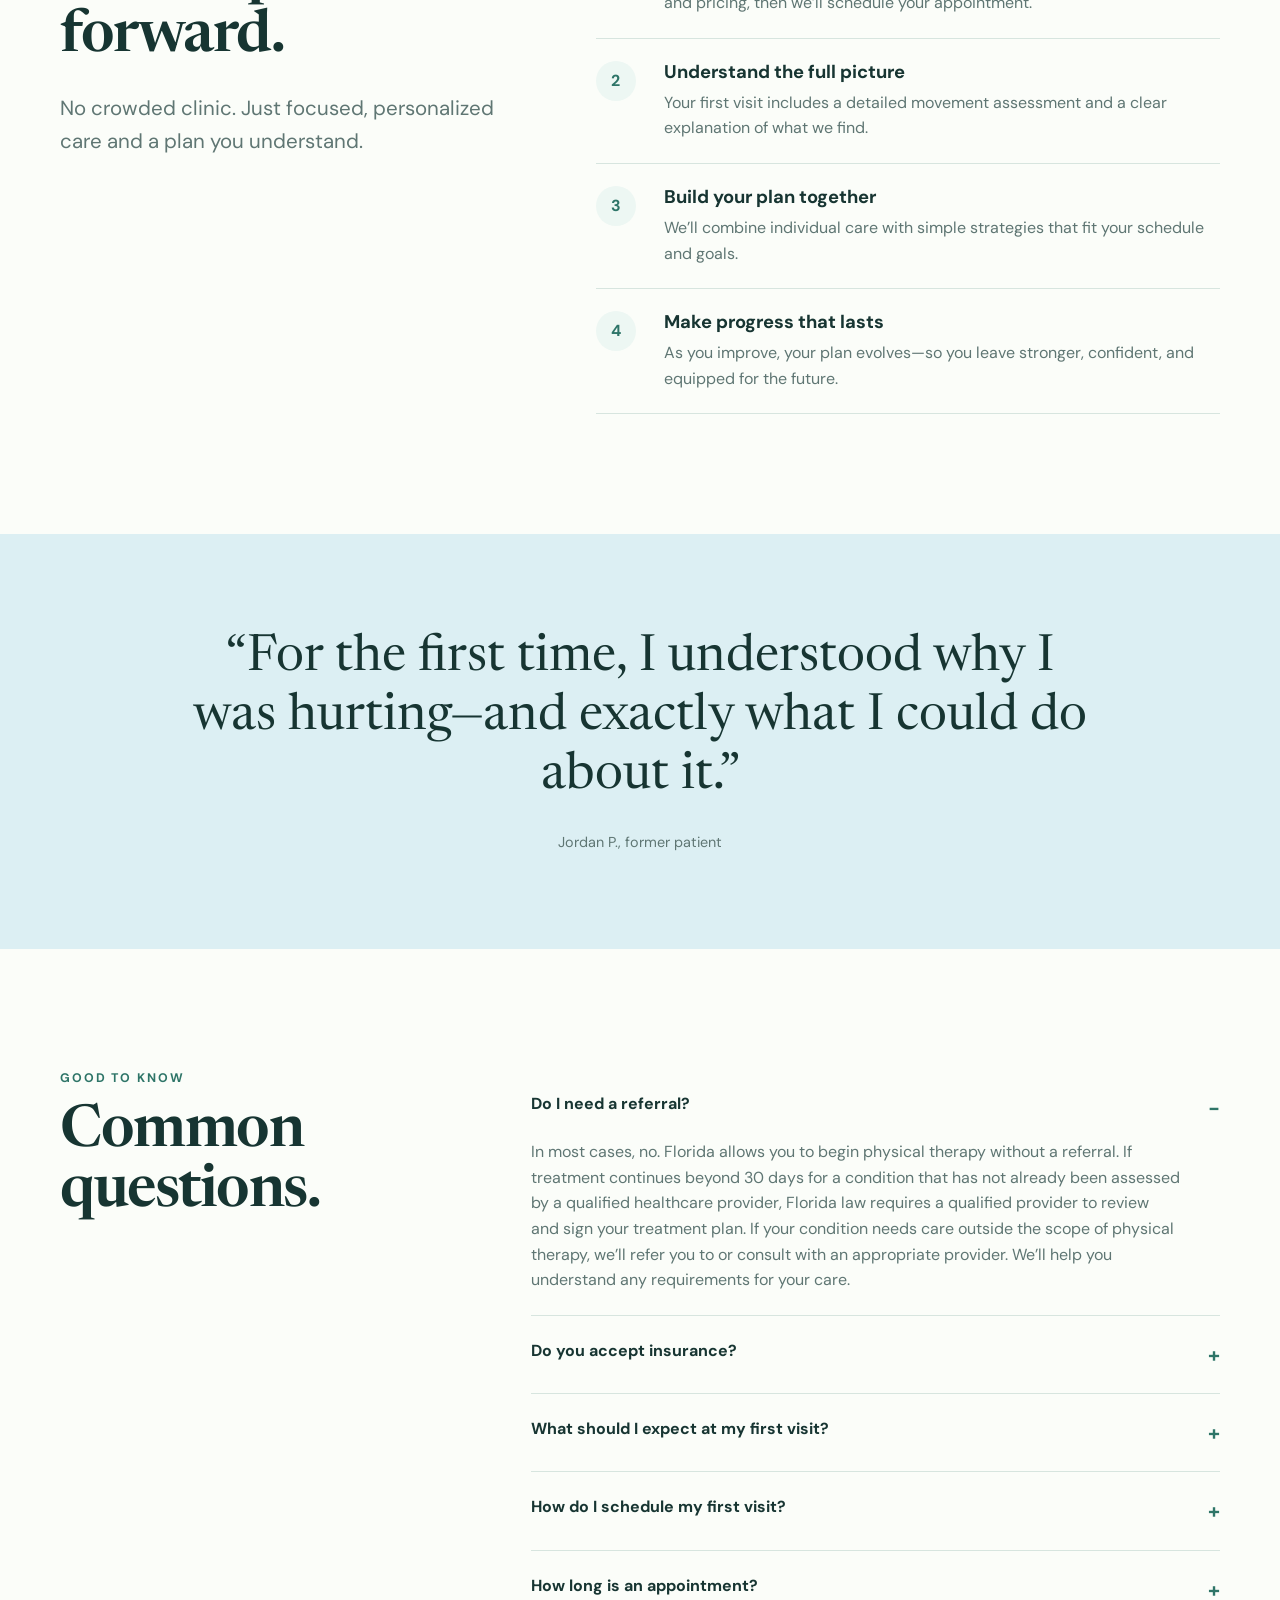
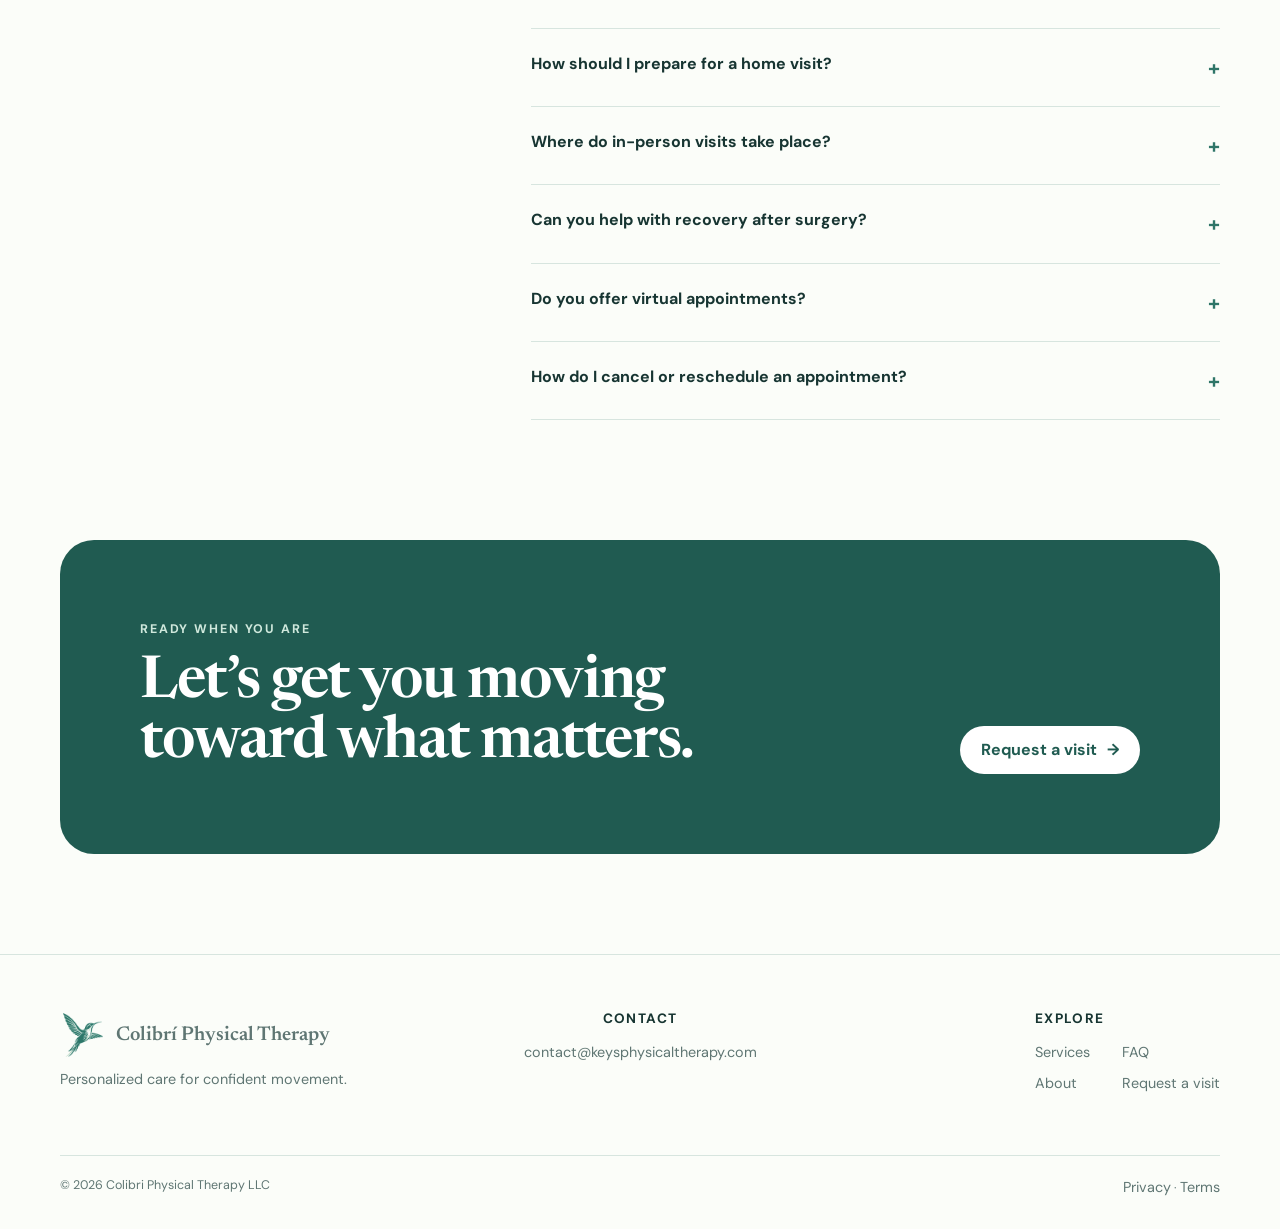
==== commit 5df00d25: "Update therapist portrait and simplify scheduling copy" ====
--- a/index.html
+++ b/index.html
@@ -178,10 +178,10 @@
         <div class="wrap about-grid">
           <div class="portrait">
             <img
-              src="assets/profile-pic.jpg"
-              alt="Your Colibri physical therapist smiling outdoors"
-              width="1153"
-              height="1775"
+              src="assets/profile-pic.png"
+              alt="Dr. Ariadna Collazo, your Colibri physical therapist, smiling"
+              width="1055"
+              height="1491"
               loading="lazy"
               decoding="async"
             />
@@ -228,8 +228,8 @@
                 <h3>Start with a conversation</h3>
                 <p>
                   Request a visit with your contact details. We’ll discuss your
-                  goals, location, and pricing, then email you a link to
-                  schedule.
+                  goals, location, and pricing, then we’ll schedule your
+                  appointment.
                 </p>
               </div>
             </div>
@@ -363,10 +363,9 @@
             <details>
               <summary>How do I cancel or reschedule an appointment?</summary>
               <p>
-                Use the options in your booking confirmation or contact us for
-                help changing your appointment. Please let us know as early as
-                possible. We’ll share the practice’s cancellation policy when
-                you book.
+                Contact us for help changing your appointment. Please let us
+                know as early as possible. We’ll share the practice’s
+                cancellation policy when you book.
               </p>
             </details>
           </div>
@@ -450,7 +449,6 @@
         <div class="contact-body">
           <p id="contact-intro" class="contact-intro">
             Share a few details and we’ll get in touch to discuss your visit.
-            After we connect, we’ll email you a link to schedule.
           </p>
           <form id="contact-form" method="dialog">
             <div class="contact-grid">
@@ -530,7 +528,6 @@
               <button class="button primary" id="contact-submit" type="submit">
                 Continue by email <span aria-hidden="true">→</span>
               </button>
-              <span>We’ll follow up by email.</span>
             </div>
             <p class="contact-privacy">
               We’ll use your details to respond to your request.
@@ -572,7 +569,7 @@
             <h3>Thanks for reaching out.</h3>
             <p>
               We’ve received your request. We’ll contact you to discuss your
-              visit and next steps, then email you a link to schedule.
+              visit and next steps.
             </p>
             <button class="button primary" id="contact-done" type="button">
               Done
--- a/styles.css
+++ b/styles.css
@@ -1,4 +1,4 @@
-@import url('https://fonts.googleapis.com/css2?family=DM+Sans:wght@400;500;600;700&family=Newsreader:opsz,wght@6..72,500;6..72,600&display=swap');
+@import url("https://fonts.googleapis.com/css2?family=DM+Sans:wght@400;500;600;700&family=Newsreader:opsz,wght@6..72,500;6..72,600&display=swap");
 
 :root {
   --ink: #173532;
@@ -15,253 +15,1105 @@
   --radius-sm: 12px;
   --radius-md: 22px;
   --radius-lg: 34px;
-  --shadow: 0 20px 60px rgba(25, 72, 65, .10);
+  --shadow: 0 20px 60px rgba(25, 72, 65, 0.1);
   --serif: "Newsreader", Georgia, serif;
   --sans: "DM Sans", Arial, sans-serif;
 }
 
-* { box-sizing: border-box; }
-html { scroll-behavior: smooth; }
-body { margin: 0; background: var(--paper); color: var(--ink); font-family: var(--sans); line-height: 1.6; }
-body.modal-open { overflow: hidden; }
-a { color: inherit; }
-button, input, select, textarea { font: inherit; }
-img { max-width: 100%; display: block; }
-section { scroll-margin-top: 88px; }
-.wrap { width: min(1160px, calc(100% - 40px)); margin-inline: auto; }
-.eyebrow { color: var(--leaf); font-weight: 700; font-size: .78rem; letter-spacing: .15em; text-transform: uppercase; }
-section .eyebrow + h2 { margin-top: 14px; }
-.modal .eyebrow + h2 { margin-top: 14px; }
-h1, h2, h3, p { margin-top: 0; }
-h1, h2, h3 { text-wrap: balance; }
-h1, h2 { font-family: var(--serif); font-weight: 600; letter-spacing: -.025em; line-height: 1.02; }
-h1 { font-size: clamp(3.6rem, 7vw, 6.9rem); max-width: 850px; margin: 18px 0 24px; }
-h2 { font-size: clamp(2.5rem, 4.6vw, 4.5rem); margin-bottom: 24px; }
-h3 { font-size: 1.15rem; line-height: 1.3; }
-.lead { color: var(--muted); font-size: clamp(1.05rem, 1.7vw, 1.28rem); max-width: 650px; }
-.button { min-height: 48px; display: inline-flex; align-items: center; justify-content: center; gap: 10px; padding: 0 20px; border: 1px solid transparent; border-radius: 999px; font-weight: 700; text-decoration: none; cursor: pointer; transition: transform .2s, background .2s, border-color .2s; }
-.button:hover { transform: translateY(-2px); }
-.button.primary { background: var(--leaf); color: white; }
-.button.primary:hover { background: var(--leaf-dark); }
-.button.secondary { background: transparent; border-color: var(--line); }
-.button.secondary:hover { background: white; border-color: var(--leaf); }
-.button.light { background: white; color: var(--leaf-dark); }
-.skip { position: absolute; left: -999px; top: 0; }
-.skip:focus { left: 12px; top: 12px; z-index: 1000; background: white; padding: 10px; }
-
-.announcement { background: var(--ink); color: #effbf7; font-size: .85rem; text-align: center; padding: 8px 20px; }
-header { position: sticky; top: 0; z-index: 30; background: color-mix(in srgb, var(--paper) 92%, transparent); border-bottom: 1px solid rgba(215,229,223,.75); backdrop-filter: blur(12px); }
-nav { height: 76px; display: flex; align-items: center; justify-content: space-between; gap: 20px; }
-.brand { display: inline-flex; align-items: center; gap: 10px; white-space: nowrap; text-decoration: none; font-family: var(--serif); font-size: 1.25rem; font-weight: 600; }
-.brand-mark { width: 46px; height: 50px; flex: 0 0 auto; object-fit: contain; }
-.navlinks { display: flex; align-items: center; gap: 28px; }
-.navlinks a { text-decoration: none; font-size: .94rem; font-weight: 600; }
-.navlinks a:not(.button):hover { color: var(--leaf); }
-.menu-button { display: none; border: 0; background: transparent; min-width: 44px; min-height: 44px; font-size: 1.5rem; }
-
-.hero { padding: 70px 0 96px; overflow: hidden; }
-.hero-grid { display: grid; grid-template-columns: 1.15fr .85fr; align-items: center; gap: 70px; }
-.hero-copy .lead { margin-bottom: 34px; }
-.actions { display: flex; gap: 12px; flex-wrap: wrap; }
-.microcopy { margin-top: 18px; color: var(--muted); font-size: .85rem; }
-.hero-art { position: relative; min-height: 570px; }
-.arch { position: absolute; inset: 0; border-radius: 220px 220px 28px 28px; background: var(--mist); overflow: hidden; box-shadow: var(--shadow); }
-.hero-bird { width: 100%; height: 100%; display: block; object-fit: cover; object-position: 52% 50%; }
-.session-card { position: absolute; right: 24px; bottom: 24px; width: 265px; max-width: calc(100% - 48px); background: white; padding: 22px; border-radius: var(--radius-md); box-shadow: var(--shadow); }
-.session-card .date { width: 50px; height: 50px; display: grid; place-items: center; background: var(--mist); border-radius: 50%; color: var(--leaf-dark); font-weight: 700; float: left; margin-right: 14px; }
-.session-card strong { display: block; }
-.session-card small { color: var(--muted); }
-
-.trust { padding: 25px 0; border-block: 1px solid var(--line); }
-.trust-row { display: grid; grid-template-columns: 1.2fr repeat(3, 1fr); gap: 30px; align-items: center; }
-.trust-row p { margin: 0; color: var(--muted); font-size: .9rem; }
-.trust-point { display: flex; align-items: center; gap: 10px; color: var(--ink); font-weight: 700; }
-.dot { width: 9px; height: 9px; border-radius: 50%; background: var(--leaf); }
-
-.services { padding: 120px 0; }
-.section-heading { display: grid; grid-template-columns: 1fr; gap: 12px; margin-bottom: 64px; }
-.section-heading p { color: var(--muted); max-width: 650px; }
-.services .section-heading .lead { max-width: none; }
-.service-list { border-top: 1px solid var(--line); }
-.service { display: grid; grid-template-columns: 90px 1fr 1.2fr 48px; gap: 30px; align-items: center; padding: 28px 10px; border-bottom: 1px solid var(--line); text-decoration: none; transition: padding .2s, background .2s; }
-.service:hover { padding-inline: 22px; background: white; }
-.service .num { color: var(--leaf); font-weight: 700; }
-.service h3 { margin: 0; font-family: var(--serif); font-size: clamp(1.5rem, 2.6vw, 2.3rem); }
-.service p { margin: 0; color: var(--muted); }
-.arrow { font-size: 1.5rem; color: var(--leaf); }
-
-.about { background: var(--mist); padding: 120px 0; }
-.about-grid { display: grid; grid-template-columns: .85fr 1.15fr; gap: 90px; align-items: center; }
-.portrait { min-height: 620px; border-radius: var(--radius-lg); background: var(--sage); position: relative; overflow: hidden; }
-.portrait img { position: absolute; inset: 0; width: 100%; height: 100%; object-fit: cover; object-position: center; }
-.about-copy p { color: var(--muted); }
-.quote { margin: 36px 0; padding-left: 26px; border-left: 2px solid var(--leaf); color: var(--ink) !important; font-family: var(--serif); font-size: 1.6rem; line-height: 1.3; }
-.credentials { display: flex; flex-wrap: wrap; gap: 8px; margin: 28px 0 34px; }
-.credentials span { border: 1px solid #c6ddd4; border-radius: 999px; padding: 8px 12px; font-size: .82rem; font-weight: 700; }
-
-.process { padding: 120px 0; }
-.process-grid { display: grid; grid-template-columns: 1fr 1.4fr; gap: 90px; }
-.steps { counter-reset: step; }
-.step { display: grid; grid-template-columns: 48px 1fr; gap: 20px; padding: 22px 0; border-bottom: 1px solid var(--line); }
-.step::before { counter-increment: step; content: counter(step); width: 40px; height: 40px; display: grid; place-items: center; border-radius: 50%; background: var(--mist); color: var(--leaf); font-weight: 700; }
-.step h3 { margin-bottom: 5px; }
-.step p { color: var(--muted); margin: 0; }
-
-.testimonial { padding: 95px 0; background: var(--sky); }
-.testimonial blockquote { margin: 0 auto; max-width: 900px; text-align: center; font-family: var(--serif); font-size: clamp(2rem, 4vw, 3.6rem); line-height: 1.15; }
-.testimonial cite { display: block; margin-top: 25px; text-align: center; color: var(--muted); font-style: normal; font-size: .9rem; }
-.faq { padding: 120px 0; }
-.faq-grid { display: grid; grid-template-columns: .7fr 1.3fr; gap: 100px; }
-details { border-bottom: 1px solid var(--line); padding: 22px 0; }
-summary { list-style: none; cursor: pointer; font-weight: 700; display: flex; justify-content: space-between; gap: 20px; }
-summary::-webkit-details-marker { display: none; }
-summary::after { content: "+"; color: var(--leaf); font-size: 1.3rem; }
-details[open] summary::after { content: "−"; }
-details p { color: var(--muted); padding-right: 40px; margin: 15px 0 0; }
-
-.cta { padding: 0 0 100px; }
-.cta-panel { background: var(--leaf-dark); color: white; padding: clamp(42px, 7vw, 80px); border-radius: var(--radius-lg); display: flex; align-items: end; justify-content: space-between; gap: 40px; }
-.cta-panel h2 { max-width: 660px; margin-bottom: 0; }
-.cta-panel .eyebrow { color: var(--sage); }
-
-footer { border-top: 1px solid var(--line); padding: 55px 0 30px; }
-.footer-grid { display: grid; grid-template-columns: minmax(0, 1fr) auto minmax(0, 1fr); gap: clamp(32px, 5vw, 64px); align-items: start; }
-.footer-grid > div { min-width: 0; }
-.footer-contact { text-align: center; }
-.footer-explore { justify-self: end; }
-.footer-links { display: grid; grid-template-columns: repeat(2, max-content); grid-template-rows: repeat(2, auto); grid-auto-flow: column; gap: 7px 32px; }
-.footer-links a { margin: 0; }
-footer h3 { font-size: .85rem; text-transform: uppercase; letter-spacing: .1em; }
-footer p, footer a { color: var(--muted); font-size: .9rem; }
-footer a { display: block; text-decoration: none; margin: 7px 0; overflow-wrap: anywhere; }
-footer .brand { margin-top: 0; }
-.legal { margin-top: 50px; padding-top: 20px; border-top: 1px solid var(--line); color: var(--muted); font-size: .78rem; display: flex; justify-content: space-between; gap: 20px; }
-.legal a { display: inline; margin: 0; }
+* {
+  box-sizing: border-box;
+}
+html {
+  scroll-behavior: smooth;
+}
+body {
+  margin: 0;
+  background: var(--paper);
+  color: var(--ink);
+  font-family: var(--sans);
+  line-height: 1.6;
+}
+body.modal-open {
+  overflow: hidden;
+}
+a {
+  color: inherit;
+}
+button,
+input,
+select,
+textarea {
+  font: inherit;
+}
+img {
+  max-width: 100%;
+  display: block;
+}
+section {
+  scroll-margin-top: 88px;
+}
+.wrap {
+  width: min(1160px, calc(100% - 40px));
+  margin-inline: auto;
+}
+.eyebrow {
+  color: var(--leaf);
+  font-weight: 700;
+  font-size: 0.78rem;
+  letter-spacing: 0.15em;
+  text-transform: uppercase;
+}
+section .eyebrow + h2 {
+  margin-top: 14px;
+}
+.modal .eyebrow + h2 {
+  margin-top: 14px;
+}
+h1,
+h2,
+h3,
+p {
+  margin-top: 0;
+}
+h1,
+h2,
+h3 {
+  text-wrap: balance;
+}
+h1,
+h2 {
+  font-family: var(--serif);
+  font-weight: 600;
+  letter-spacing: -0.025em;
+  line-height: 1.02;
+}
+h1 {
+  font-size: clamp(3.6rem, 7vw, 6.9rem);
+  max-width: 850px;
+  margin: 18px 0 24px;
+}
+h2 {
+  font-size: clamp(2.5rem, 4.6vw, 4.5rem);
+  margin-bottom: 24px;
+}
+h3 {
+  font-size: 1.15rem;
+  line-height: 1.3;
+}
+.lead {
+  color: var(--muted);
+  font-size: clamp(1.05rem, 1.7vw, 1.28rem);
+  max-width: 650px;
+}
+.button {
+  min-height: 48px;
+  display: inline-flex;
+  align-items: center;
+  justify-content: center;
+  gap: 10px;
+  padding: 0 20px;
+  border: 1px solid transparent;
+  border-radius: 999px;
+  font-weight: 700;
+  text-decoration: none;
+  cursor: pointer;
+  transition:
+    transform 0.2s,
+    background 0.2s,
+    border-color 0.2s;
+}
+.button:hover {
+  transform: translateY(-2px);
+}
+.button.primary {
+  background: var(--leaf);
+  color: white;
+}
+.button.primary:hover {
+  background: var(--leaf-dark);
+}
+.button.secondary {
+  background: transparent;
+  border-color: var(--line);
+}
+.button.secondary:hover {
+  background: white;
+  border-color: var(--leaf);
+}
+.button.light {
+  background: white;
+  color: var(--leaf-dark);
+}
+.skip {
+  position: absolute;
+  left: -999px;
+  top: 0;
+}
+.skip:focus {
+  left: 12px;
+  top: 12px;
+  z-index: 1000;
+  background: white;
+  padding: 10px;
+}
+
+.announcement {
+  background: var(--ink);
+  color: #effbf7;
+  font-size: 0.85rem;
+  text-align: center;
+  padding: 8px 20px;
+}
+header {
+  position: sticky;
+  top: 0;
+  z-index: 30;
+  background: color-mix(in srgb, var(--paper) 92%, transparent);
+  border-bottom: 1px solid rgba(215, 229, 223, 0.75);
+  backdrop-filter: blur(12px);
+}
+nav {
+  height: 76px;
+  display: flex;
+  align-items: center;
+  justify-content: space-between;
+  gap: 20px;
+}
+.brand {
+  display: inline-flex;
+  align-items: center;
+  gap: 10px;
+  white-space: nowrap;
+  text-decoration: none;
+  font-family: var(--serif);
+  font-size: 1.25rem;
+  font-weight: 600;
+}
+.brand-mark {
+  width: 46px;
+  height: 50px;
+  flex: 0 0 auto;
+  object-fit: contain;
+}
+.navlinks {
+  display: flex;
+  align-items: center;
+  gap: 28px;
+}
+.navlinks a {
+  text-decoration: none;
+  font-size: 0.94rem;
+  font-weight: 600;
+}
+.navlinks a:not(.button):hover {
+  color: var(--leaf);
+}
+.menu-button {
+  display: none;
+  border: 0;
+  background: transparent;
+  min-width: 44px;
+  min-height: 44px;
+  font-size: 1.5rem;
+}
+
+.hero {
+  padding: 70px 0 96px;
+  overflow: hidden;
+}
+.hero-grid {
+  display: grid;
+  grid-template-columns: 1.15fr 0.85fr;
+  align-items: center;
+  gap: 70px;
+}
+.hero-copy .lead {
+  margin-bottom: 34px;
+}
+.actions {
+  display: flex;
+  gap: 12px;
+  flex-wrap: wrap;
+}
+.microcopy {
+  margin-top: 18px;
+  color: var(--muted);
+  font-size: 0.85rem;
+}
+.hero-art {
+  position: relative;
+  min-height: 570px;
+}
+.arch {
+  position: absolute;
+  inset: 0;
+  border-radius: 220px 220px 28px 28px;
+  background: var(--mist);
+  overflow: hidden;
+  box-shadow: var(--shadow);
+}
+.hero-bird {
+  width: 100%;
+  height: 100%;
+  display: block;
+  object-fit: cover;
+  object-position: 52% 50%;
+}
+.session-card {
+  position: absolute;
+  right: 24px;
+  bottom: 24px;
+  width: 265px;
+  max-width: calc(100% - 48px);
+  background: white;
+  padding: 22px;
+  border-radius: var(--radius-md);
+  box-shadow: var(--shadow);
+}
+.session-card .date {
+  width: 50px;
+  height: 50px;
+  display: grid;
+  place-items: center;
+  background: var(--mist);
+  border-radius: 50%;
+  color: var(--leaf-dark);
+  font-weight: 700;
+  float: left;
+  margin-right: 14px;
+}
+.session-card strong {
+  display: block;
+}
+.session-card small {
+  color: var(--muted);
+}
+
+.trust {
+  padding: 25px 0;
+  border-block: 1px solid var(--line);
+}
+.trust-row {
+  display: grid;
+  grid-template-columns: 1.2fr repeat(3, 1fr);
+  gap: 30px;
+  align-items: center;
+}
+.trust-row p {
+  margin: 0;
+  color: var(--muted);
+  font-size: 0.9rem;
+}
+.trust-point {
+  display: flex;
+  align-items: center;
+  gap: 10px;
+  color: var(--ink);
+  font-weight: 700;
+}
+.dot {
+  width: 9px;
+  height: 9px;
+  border-radius: 50%;
+  background: var(--leaf);
+}
+
+.services {
+  padding: 120px 0;
+}
+.section-heading {
+  display: grid;
+  grid-template-columns: 1fr;
+  gap: 12px;
+  margin-bottom: 64px;
+}
+.section-heading p {
+  color: var(--muted);
+  max-width: 650px;
+}
+.services .section-heading .lead {
+  max-width: none;
+}
+.service-list {
+  border-top: 1px solid var(--line);
+}
+.service {
+  display: grid;
+  grid-template-columns: 90px 1fr 1.2fr 48px;
+  gap: 30px;
+  align-items: center;
+  padding: 28px 10px;
+  border-bottom: 1px solid var(--line);
+  text-decoration: none;
+  transition:
+    padding 0.2s,
+    background 0.2s;
+}
+.service:hover {
+  padding-inline: 22px;
+  background: white;
+}
+.service .num {
+  color: var(--leaf);
+  font-weight: 700;
+}
+.service h3 {
+  margin: 0;
+  font-family: var(--serif);
+  font-size: clamp(1.5rem, 2.6vw, 2.3rem);
+}
+.service p {
+  margin: 0;
+  color: var(--muted);
+}
+.arrow {
+  font-size: 1.5rem;
+  color: var(--leaf);
+}
+
+.about {
+  background: var(--mist);
+  padding: 120px 0;
+}
+.about-grid {
+  display: grid;
+  grid-template-columns: 0.85fr 1.15fr;
+  gap: 90px;
+  align-items: center;
+}
+.portrait {
+  min-height: 620px;
+  border-radius: var(--radius-lg);
+  background: linear-gradient(145deg, var(--mist), var(--sage));
+  position: relative;
+  overflow: hidden;
+}
+.portrait img {
+  position: absolute;
+  inset: auto 0 0;
+  width: 100%;
+  height: calc(100% - 32px);
+  object-fit: contain;
+  object-position: center bottom;
+}
+.about-copy p {
+  color: var(--muted);
+}
+.quote {
+  margin: 36px 0;
+  padding-left: 26px;
+  border-left: 2px solid var(--leaf);
+  color: var(--ink) !important;
+  font-family: var(--serif);
+  font-size: 1.6rem;
+  line-height: 1.3;
+}
+.credentials {
+  display: flex;
+  flex-wrap: wrap;
+  gap: 8px;
+  margin: 28px 0 34px;
+}
+.credentials span {
+  border: 1px solid #c6ddd4;
+  border-radius: 999px;
+  padding: 8px 12px;
+  font-size: 0.82rem;
+  font-weight: 700;
+}
+
+.process {
+  padding: 120px 0;
+}
+.process-grid {
+  display: grid;
+  grid-template-columns: 1fr 1.4fr;
+  gap: 90px;
+}
+.steps {
+  counter-reset: step;
+}
+.step {
+  display: grid;
+  grid-template-columns: 48px 1fr;
+  gap: 20px;
+  padding: 22px 0;
+  border-bottom: 1px solid var(--line);
+}
+.step::before {
+  counter-increment: step;
+  content: counter(step);
+  width: 40px;
+  height: 40px;
+  display: grid;
+  place-items: center;
+  border-radius: 50%;
+  background: var(--mist);
+  color: var(--leaf);
+  font-weight: 700;
+}
+.step h3 {
+  margin-bottom: 5px;
+}
+.step p {
+  color: var(--muted);
+  margin: 0;
+}
+
+.testimonial {
+  padding: 95px 0;
+  background: var(--sky);
+}
+.testimonial blockquote {
+  margin: 0 auto;
+  max-width: 900px;
+  text-align: center;
+  font-family: var(--serif);
+  font-size: clamp(2rem, 4vw, 3.6rem);
+  line-height: 1.15;
+}
+.testimonial cite {
+  display: block;
+  margin-top: 25px;
+  text-align: center;
+  color: var(--muted);
+  font-style: normal;
+  font-size: 0.9rem;
+}
+.faq {
+  padding: 120px 0;
+}
+.faq-grid {
+  display: grid;
+  grid-template-columns: 0.7fr 1.3fr;
+  gap: 100px;
+}
+details {
+  border-bottom: 1px solid var(--line);
+  padding: 22px 0;
+}
+summary {
+  list-style: none;
+  cursor: pointer;
+  font-weight: 700;
+  display: flex;
+  justify-content: space-between;
+  gap: 20px;
+}
+summary::-webkit-details-marker {
+  display: none;
+}
+summary::after {
+  content: "+";
+  color: var(--leaf);
+  font-size: 1.3rem;
+}
+details[open] summary::after {
+  content: "−";
+}
+details p {
+  color: var(--muted);
+  padding-right: 40px;
+  margin: 15px 0 0;
+}
+
+.cta {
+  padding: 0 0 100px;
+}
+.cta-panel {
+  background: var(--leaf-dark);
+  color: white;
+  padding: clamp(42px, 7vw, 80px);
+  border-radius: var(--radius-lg);
+  display: flex;
+  align-items: end;
+  justify-content: space-between;
+  gap: 40px;
+}
+.cta-panel h2 {
+  max-width: 660px;
+  margin-bottom: 0;
+}
+.cta-panel .eyebrow {
+  color: var(--sage);
+}
+
+footer {
+  border-top: 1px solid var(--line);
+  padding: 55px 0 30px;
+}
+.footer-grid {
+  display: grid;
+  grid-template-columns: minmax(0, 1fr) auto minmax(0, 1fr);
+  gap: clamp(32px, 5vw, 64px);
+  align-items: start;
+}
+.footer-grid > div {
+  min-width: 0;
+}
+.footer-contact {
+  text-align: center;
+}
+.footer-explore {
+  justify-self: end;
+}
+.footer-links {
+  display: grid;
+  grid-template-columns: repeat(2, max-content);
+  grid-template-rows: repeat(2, auto);
+  grid-auto-flow: column;
+  gap: 7px 32px;
+}
+.footer-links a {
+  margin: 0;
+}
+footer h3 {
+  font-size: 0.85rem;
+  text-transform: uppercase;
+  letter-spacing: 0.1em;
+}
+footer p,
+footer a {
+  color: var(--muted);
+  font-size: 0.9rem;
+}
+footer a {
+  display: block;
+  text-decoration: none;
+  margin: 7px 0;
+  overflow-wrap: anywhere;
+}
+footer .brand {
+  margin-top: 0;
+}
+.legal {
+  margin-top: 50px;
+  padding-top: 20px;
+  border-top: 1px solid var(--line);
+  color: var(--muted);
+  font-size: 0.78rem;
+  display: flex;
+  justify-content: space-between;
+  gap: 20px;
+}
+.legal a {
+  display: inline;
+  margin: 0;
+}
 
 /* Legal page */
-.legal-page { padding-bottom: 110px; }
-.legal-home-link { min-height: 42px; padding-inline: 17px; }
-.legal-hero { padding: 90px 0 80px; background: var(--mist); }
-.legal-hero-grid { display: grid; grid-template-columns: 1.25fr .75fr; gap: 80px; align-items: end; }
-.legal-hero h1 { max-width: 720px; margin-bottom: 22px; font-size: clamp(3.4rem, 6.5vw, 6.2rem); }
-.legal-summary { padding: 28px; border-radius: var(--radius-md); background: var(--white); box-shadow: var(--shadow); }
-.legal-summary p { margin-bottom: 12px; }
-.legal-summary ul { margin: 0; padding-left: 20px; color: var(--muted); }
-.legal-summary li + li { margin-top: 9px; }
-.legal-layout { display: grid; grid-template-columns: 220px minmax(0, 760px); gap: 90px; justify-content: center; padding-top: 76px; }
-.legal-nav { position: sticky; top: 112px; align-self: start; padding-left: 18px; border-left: 2px solid var(--sage); }
-.legal-nav p { margin-bottom: 12px; color: var(--muted); font-size: .78rem; font-weight: 700; letter-spacing: .1em; text-transform: uppercase; }
-.legal-nav a { display: block; margin: 9px 0; color: var(--muted); font-size: .92rem; font-weight: 600; text-decoration: none; }
-.legal-nav a:hover { color: var(--leaf); }
-.effective-date { margin-bottom: 58px; color: var(--muted); font-size: .9rem; }
-.legal-content article { scroll-margin-top: 110px; }
-.legal-content article + article { margin-top: 100px; padding-top: 80px; border-top: 1px solid var(--line); }
-.legal-content article h2, .legal-contact h2 { margin: 13px 0 26px; font-size: clamp(2.8rem, 5vw, 4.4rem); }
-.legal-content article h3 { margin: 42px 0 10px; font-family: var(--serif); font-size: 1.55rem; }
-.legal-content article p { color: var(--muted); }
-.legal-contact { scroll-margin-top: 110px; margin-top: 90px; padding: 44px; border-radius: var(--radius-lg); background: var(--sky); }
-.legal-contact h2 { margin-bottom: 15px; }
-.legal-contact p { margin-bottom: 0; color: var(--muted); }
-.legal-contact a { color: var(--leaf-dark); font-weight: 700; }
-
-.modal { position: fixed; inset: 0; z-index: 100; width: 100%; max-width: none; height: 100%; max-height: none; margin: 0; border: 0; padding: 24px; background: transparent; color: var(--ink); overflow-y: auto; }
-.modal[open] { display: flex; }
-.modal::backdrop { background: rgba(13,42,38,.58); backdrop-filter: blur(6px); }
-.modal-card { flex-shrink: 0; width: min(640px, 100%); margin: auto; background: var(--paper); border-radius: 28px; box-shadow: 0 30px 100px rgba(0,0,0,.25); overflow: hidden; }
-.modal-head { display: flex; justify-content: space-between; gap: 16px; align-items: start; padding: 28px 30px 24px; border-bottom: 1px solid var(--line); }
-.modal-head h2 { font-size: 2.2rem; margin: 0; }
-.close { flex-shrink: 0; border: 0; background: var(--mist); color: var(--ink); width: 44px; height: 44px; border-radius: 50%; cursor: pointer; font-size: 1.35rem; }
-.contact-body { padding: 24px 30px 28px; }
-.contact-intro { color: var(--muted); margin-bottom: 24px; font-size: .94rem; }
-.contact-grid { display: grid; grid-template-columns: 1fr 1fr; gap: 18px 20px; }
-.form-field { display: flex; flex-direction: column; gap: 7px; min-width: 0; }
-.form-field.full-width { grid-column: 1 / -1; }
-.form-field label { font-size: .88rem; font-weight: 700; }
-.form-field input, .form-field textarea { width: 100%; min-height: 46px; padding: 10px 13px; border: 1px solid var(--line); border-radius: var(--radius-sm); background: var(--white); color: var(--ink); }
-.form-field textarea { resize: vertical; }
-.form-field textarea::placeholder { color: var(--muted); }
-.form-field small { color: var(--muted); font-size: .76rem; }
-.form-field input:focus, .form-field textarea:focus { outline: 2px solid var(--leaf); outline-offset: 2px; }
-.contact-delivery-note { color: var(--muted); font-size: .82rem; margin: 20px 0 0; }
-.contact-actions { display: flex; align-items: center; gap: 16px; flex-wrap: wrap; margin-top: 20px; }
-.contact-actions > span { color: var(--muted); font-size: .8rem; }
-.contact-privacy { color: var(--muted); font-size: .76rem; margin: 18px 0 0; }
-.contact-privacy a { color: var(--leaf-dark); }
-.form-error { padding: 12px 15px; border: 1px solid #d9bcb0; border-radius: var(--radius-sm); background: #fff4ee; color: #783d28; margin: 18px 0 0; font-size: .88rem; overflow-wrap: anywhere; }
-.button:disabled { opacity: .7; cursor: wait; transform: none; }
-.contact-success { text-align: center; padding: 12px 0 16px; }
-.contact-success h3, .contact-email-step h3 { margin: 20px 0 12px; font-family: var(--serif); font-size: 2rem; }
-.contact-success p, .contact-email-step p { color: var(--muted); }
-.contact-email-address { overflow-wrap: anywhere; }
-.contact-mark { width: 58px; height: 58px; display: grid; place-items: center; border-radius: 50%; color: var(--leaf-dark); background: var(--sage); font-size: 1.5rem; }
-.contact-success .contact-mark { margin-inline: auto; }
-.contact-body [hidden] { display: none; }
+.legal-page {
+  padding-bottom: 110px;
+}
+.legal-home-link {
+  min-height: 42px;
+  padding-inline: 17px;
+}
+.legal-hero {
+  padding: 90px 0 80px;
+  background: var(--mist);
+}
+.legal-hero-grid {
+  display: grid;
+  grid-template-columns: 1.25fr 0.75fr;
+  gap: 80px;
+  align-items: end;
+}
+.legal-hero h1 {
+  max-width: 720px;
+  margin-bottom: 22px;
+  font-size: clamp(3.4rem, 6.5vw, 6.2rem);
+}
+.legal-summary {
+  padding: 28px;
+  border-radius: var(--radius-md);
+  background: var(--white);
+  box-shadow: var(--shadow);
+}
+.legal-summary p {
+  margin-bottom: 12px;
+}
+.legal-summary ul {
+  margin: 0;
+  padding-left: 20px;
+  color: var(--muted);
+}
+.legal-summary li + li {
+  margin-top: 9px;
+}
+.legal-layout {
+  display: grid;
+  grid-template-columns: 220px minmax(0, 760px);
+  gap: 90px;
+  justify-content: center;
+  padding-top: 76px;
+}
+.legal-nav {
+  position: sticky;
+  top: 112px;
+  align-self: start;
+  padding-left: 18px;
+  border-left: 2px solid var(--sage);
+}
+.legal-nav p {
+  margin-bottom: 12px;
+  color: var(--muted);
+  font-size: 0.78rem;
+  font-weight: 700;
+  letter-spacing: 0.1em;
+  text-transform: uppercase;
+}
+.legal-nav a {
+  display: block;
+  margin: 9px 0;
+  color: var(--muted);
+  font-size: 0.92rem;
+  font-weight: 600;
+  text-decoration: none;
+}
+.legal-nav a:hover {
+  color: var(--leaf);
+}
+.effective-date {
+  margin-bottom: 58px;
+  color: var(--muted);
+  font-size: 0.9rem;
+}
+.legal-content article {
+  scroll-margin-top: 110px;
+}
+.legal-content article + article {
+  margin-top: 100px;
+  padding-top: 80px;
+  border-top: 1px solid var(--line);
+}
+.legal-content article h2,
+.legal-contact h2 {
+  margin: 13px 0 26px;
+  font-size: clamp(2.8rem, 5vw, 4.4rem);
+}
+.legal-content article h3 {
+  margin: 42px 0 10px;
+  font-family: var(--serif);
+  font-size: 1.55rem;
+}
+.legal-content article p {
+  color: var(--muted);
+}
+.legal-contact {
+  scroll-margin-top: 110px;
+  margin-top: 90px;
+  padding: 44px;
+  border-radius: var(--radius-lg);
+  background: var(--sky);
+}
+.legal-contact h2 {
+  margin-bottom: 15px;
+}
+.legal-contact p {
+  margin-bottom: 0;
+  color: var(--muted);
+}
+.legal-contact a {
+  color: var(--leaf-dark);
+  font-weight: 700;
+}
+
+.modal {
+  position: fixed;
+  inset: 0;
+  z-index: 100;
+  width: 100%;
+  max-width: none;
+  height: 100%;
+  max-height: none;
+  margin: 0;
+  border: 0;
+  padding: 24px;
+  background: transparent;
+  color: var(--ink);
+  overflow-y: auto;
+}
+.modal[open] {
+  display: flex;
+}
+.modal::backdrop {
+  background: rgba(13, 42, 38, 0.58);
+  backdrop-filter: blur(6px);
+}
+.modal-card {
+  flex-shrink: 0;
+  width: min(640px, 100%);
+  margin: auto;
+  background: var(--paper);
+  border-radius: 28px;
+  box-shadow: 0 30px 100px rgba(0, 0, 0, 0.25);
+  overflow: hidden;
+}
+.modal-head {
+  display: flex;
+  justify-content: space-between;
+  gap: 16px;
+  align-items: start;
+  padding: 28px 30px 24px;
+  border-bottom: 1px solid var(--line);
+}
+.modal-head h2 {
+  font-size: 2.2rem;
+  margin: 0;
+}
+.close {
+  flex-shrink: 0;
+  border: 0;
+  background: var(--mist);
+  color: var(--ink);
+  width: 44px;
+  height: 44px;
+  border-radius: 50%;
+  cursor: pointer;
+  font-size: 1.35rem;
+}
+.contact-body {
+  padding: 24px 30px 28px;
+}
+.contact-intro {
+  color: var(--muted);
+  margin-bottom: 24px;
+  font-size: 0.94rem;
+}
+.contact-grid {
+  display: grid;
+  grid-template-columns: 1fr 1fr;
+  gap: 18px 20px;
+}
+.form-field {
+  display: flex;
+  flex-direction: column;
+  gap: 7px;
+  min-width: 0;
+}
+.form-field.full-width {
+  grid-column: 1 / -1;
+}
+.form-field label {
+  font-size: 0.88rem;
+  font-weight: 700;
+}
+.form-field input,
+.form-field textarea {
+  width: 100%;
+  min-height: 46px;
+  padding: 10px 13px;
+  border: 1px solid var(--line);
+  border-radius: var(--radius-sm);
+  background: var(--white);
+  color: var(--ink);
+}
+.form-field textarea {
+  resize: vertical;
+}
+.form-field textarea::placeholder {
+  color: var(--muted);
+}
+.form-field small {
+  color: var(--muted);
+  font-size: 0.76rem;
+}
+.form-field input:focus,
+.form-field textarea:focus {
+  outline: 2px solid var(--leaf);
+  outline-offset: 2px;
+}
+.contact-delivery-note {
+  color: var(--muted);
+  font-size: 0.82rem;
+  margin: 20px 0 0;
+}
+.contact-actions {
+  display: flex;
+  align-items: center;
+  gap: 16px;
+  flex-wrap: wrap;
+  margin-top: 20px;
+}
+.contact-actions > span {
+  color: var(--muted);
+  font-size: 0.8rem;
+}
+.contact-privacy {
+  color: var(--muted);
+  font-size: 0.76rem;
+  margin: 18px 0 0;
+}
+.contact-privacy a {
+  color: var(--leaf-dark);
+}
+.form-error {
+  padding: 12px 15px;
+  border: 1px solid #d9bcb0;
+  border-radius: var(--radius-sm);
+  background: #fff4ee;
+  color: #783d28;
+  margin: 18px 0 0;
+  font-size: 0.88rem;
+  overflow-wrap: anywhere;
+}
+.button:disabled {
+  opacity: 0.7;
+  cursor: wait;
+  transform: none;
+}
+.contact-success {
+  text-align: center;
+  padding: 12px 0 16px;
+}
+.contact-success h3,
+.contact-email-step h3 {
+  margin: 20px 0 12px;
+  font-family: var(--serif);
+  font-size: 2rem;
+}
+.contact-success p,
+.contact-email-step p {
+  color: var(--muted);
+}
+.contact-email-address {
+  overflow-wrap: anywhere;
+}
+.contact-mark {
+  width: 58px;
+  height: 58px;
+  display: grid;
+  place-items: center;
+  border-radius: 50%;
+  color: var(--leaf-dark);
+  background: var(--sage);
+  font-size: 1.5rem;
+}
+.contact-success .contact-mark {
+  margin-inline: auto;
+}
+.contact-body [hidden] {
+  display: none;
+}
 
 @media (max-width: 860px) {
-  .navlinks { display: none; position: absolute; top: 76px; left: 0; right: 0; padding: 20px; background: var(--paper); border-bottom: 1px solid var(--line); flex-direction: column; align-items: stretch; }
-  .navlinks.open { display: flex; }
-  .menu-button { display: block; }
-  .hero-grid, .about-grid, .process-grid, .faq-grid { grid-template-columns: 1fr; gap: 55px; }
-  .hero { padding-top: 50px; }
-  .hero-art { min-height: 500px; }
-  .section-heading { grid-template-columns: 1fr; gap: 12px; }
-  .service { grid-template-columns: 55px 1fr 38px; }
-  .service p { grid-column: 2 / 4; }
-  .trust-row { grid-template-columns: 1fr 1fr; }
-  .trust-row > p { grid-column: 1 / -1; }
-  .footer-grid { grid-template-columns: 1fr 1fr; }
-  .footer-grid > :first-child { grid-column: 1 / -1; }
-  .footer-contact { text-align: left; }
-  .cta-panel { align-items: start; flex-direction: column; }
-  .portrait { width: 100%; max-width: 480px; min-height: 0; aspect-ratio: 3 / 4; margin-inline: auto; }
-  .legal-hero-grid { grid-template-columns: 1fr; gap: 35px; }
-  .legal-layout { grid-template-columns: 1fr; gap: 35px; }
-  .legal-nav { position: static; display: flex; flex-wrap: wrap; gap: 8px 20px; padding: 0 0 20px; border-left: 0; border-bottom: 1px solid var(--line); }
-  .legal-nav p { width: 100%; margin-bottom: 2px; }
-  .legal-nav a { margin: 0; }
+  .navlinks {
+    display: none;
+    position: absolute;
+    top: 76px;
+    left: 0;
+    right: 0;
+    padding: 20px;
+    background: var(--paper);
+    border-bottom: 1px solid var(--line);
+    flex-direction: column;
+    align-items: stretch;
+  }
+  .navlinks.open {
+    display: flex;
+  }
+  .menu-button {
+    display: block;
+  }
+  .hero-grid,
+  .about-grid,
+  .process-grid,
+  .faq-grid {
+    grid-template-columns: 1fr;
+    gap: 55px;
+  }
+  .hero {
+    padding-top: 50px;
+  }
+  .hero-art {
+    min-height: 500px;
+  }
+  .section-heading {
+    grid-template-columns: 1fr;
+    gap: 12px;
+  }
+  .service {
+    grid-template-columns: 55px 1fr 38px;
+  }
+  .service p {
+    grid-column: 2 / 4;
+  }
+  .trust-row {
+    grid-template-columns: 1fr 1fr;
+  }
+  .trust-row > p {
+    grid-column: 1 / -1;
+  }
+  .footer-grid {
+    grid-template-columns: 1fr 1fr;
+  }
+  .footer-grid > :first-child {
+    grid-column: 1 / -1;
+  }
+  .footer-contact {
+    text-align: left;
+  }
+  .cta-panel {
+    align-items: start;
+    flex-direction: column;
+  }
+  .portrait {
+    width: 100%;
+    max-width: 480px;
+    min-height: 0;
+    aspect-ratio: 3 / 4;
+    margin-inline: auto;
+  }
+  .legal-hero-grid {
+    grid-template-columns: 1fr;
+    gap: 35px;
+  }
+  .legal-layout {
+    grid-template-columns: 1fr;
+    gap: 35px;
+  }
+  .legal-nav {
+    position: static;
+    display: flex;
+    flex-wrap: wrap;
+    gap: 8px 20px;
+    padding: 0 0 20px;
+    border-left: 0;
+    border-bottom: 1px solid var(--line);
+  }
+  .legal-nav p {
+    width: 100%;
+    margin-bottom: 2px;
+  }
+  .legal-nav a {
+    margin: 0;
+  }
 }
 
 @media (max-width: 560px) {
-  .wrap { width: min(100% - 28px, 1160px); }
-  .brand { gap: 7px; font-size: 1.1rem; }
-  .brand-mark { width: 42px; height: 46px; }
-  h1 { font-size: clamp(3.1rem, 17vw, 4.7rem); }
-  .hero-art { min-height: 420px; }
-  .session-card { right: 20px; bottom: 20px; width: 210px; max-width: calc(100% - 40px); padding: 14px; border-radius: 16px; font-size: .875rem; line-height: 1.45; }
-  .session-card .date { width: 40px; height: 40px; margin-right: 10px; }
-  .session-card small { font-size: .75rem; }
-  .trust-row { grid-template-columns: 1fr; }
-  .service { gap: 12px; }
-  .service .num { font-size: .8rem; }
-  .footer-grid { grid-template-columns: 1fr; }
-  .footer-explore { justify-self: start; }
-  .legal { align-items: stretch; flex-direction: column; }
-  .modal { padding: 8px; }
-  .modal-head { padding-inline: 20px; }
-  .contact-body { padding: 22px 20px; }
-  .contact-grid { grid-template-columns: 1fr; gap: 16px; }
-  .contact-actions { align-items: stretch; flex-direction: column; gap: 10px; }
-  .modal-card { border-radius: 22px; }
-  .modal-head .eyebrow { font-size: .68rem; }
-  .legal-home-link { min-height: 38px; padding-inline: 13px; font-size: .82rem; }
-  .legal-hero { padding: 60px 0; }
-  .legal-layout { padding-top: 52px; }
-  .legal-contact { padding: 30px 24px; }
+  .wrap {
+    width: min(100% - 28px, 1160px);
+  }
+  .brand {
+    gap: 7px;
+    font-size: 1.1rem;
+  }
+  .brand-mark {
+    width: 42px;
+    height: 46px;
+  }
+  h1 {
+    font-size: clamp(3.1rem, 17vw, 4.7rem);
+  }
+  .hero-art {
+    min-height: 420px;
+  }
+  .session-card {
+    right: 20px;
+    bottom: 20px;
+    width: 210px;
+    max-width: calc(100% - 40px);
+    padding: 14px;
+    border-radius: 16px;
+    font-size: 0.875rem;
+    line-height: 1.45;
+  }
+  .session-card .date {
+    width: 40px;
+    height: 40px;
+    margin-right: 10px;
+  }
+  .session-card small {
+    font-size: 0.75rem;
+  }
+  .trust-row {
+    grid-template-columns: 1fr;
+  }
+  .service {
+    gap: 12px;
+  }
+  .service .num {
+    font-size: 0.8rem;
+  }
+  .footer-grid {
+    grid-template-columns: 1fr;
+  }
+  .footer-explore {
+    justify-self: start;
+  }
+  .legal {
+    align-items: stretch;
+    flex-direction: column;
+  }
+  .modal {
+    padding: 8px;
+  }
+  .modal-head {
+    padding-inline: 20px;
+  }
+  .contact-body {
+    padding: 22px 20px;
+  }
+  .contact-grid {
+    grid-template-columns: 1fr;
+    gap: 16px;
+  }
+  .contact-actions {
+    align-items: stretch;
+    flex-direction: column;
+    gap: 10px;
+  }
+  .modal-card {
+    border-radius: 22px;
+  }
+  .modal-head .eyebrow {
+    font-size: 0.68rem;
+  }
+  .legal-home-link {
+    min-height: 38px;
+    padding-inline: 13px;
+    font-size: 0.82rem;
+  }
+  .legal-hero {
+    padding: 60px 0;
+  }
+  .legal-layout {
+    padding-top: 52px;
+  }
+  .legal-contact {
+    padding: 30px 24px;
+  }
 }
 
 @media (max-width: 360px) {
-  nav { gap: 10px; }
-  .brand { gap: 5px; font-size: .98rem; }
-  .brand-mark { width: 38px; height: 42px; }
+  nav {
+    gap: 10px;
+  }
+  .brand {
+    gap: 5px;
+    font-size: 0.98rem;
+  }
+  .brand-mark {
+    width: 38px;
+    height: 42px;
+  }
 }
 
 @media (prefers-reduced-motion: reduce) {
-  html { scroll-behavior: auto; }
-  *, *::before, *::after { transition: none !important; animation: none !important; }
+  html {
+    scroll-behavior: auto;
+  }
+  *,
+  *::before,
+  *::after {
+    transition: none !important;
+    animation: none !important;
+  }
 }
 
 .duration-unit {
-  font-size: .65rem;
+  font-size: 0.65rem;
 }
 
 .optional-label {
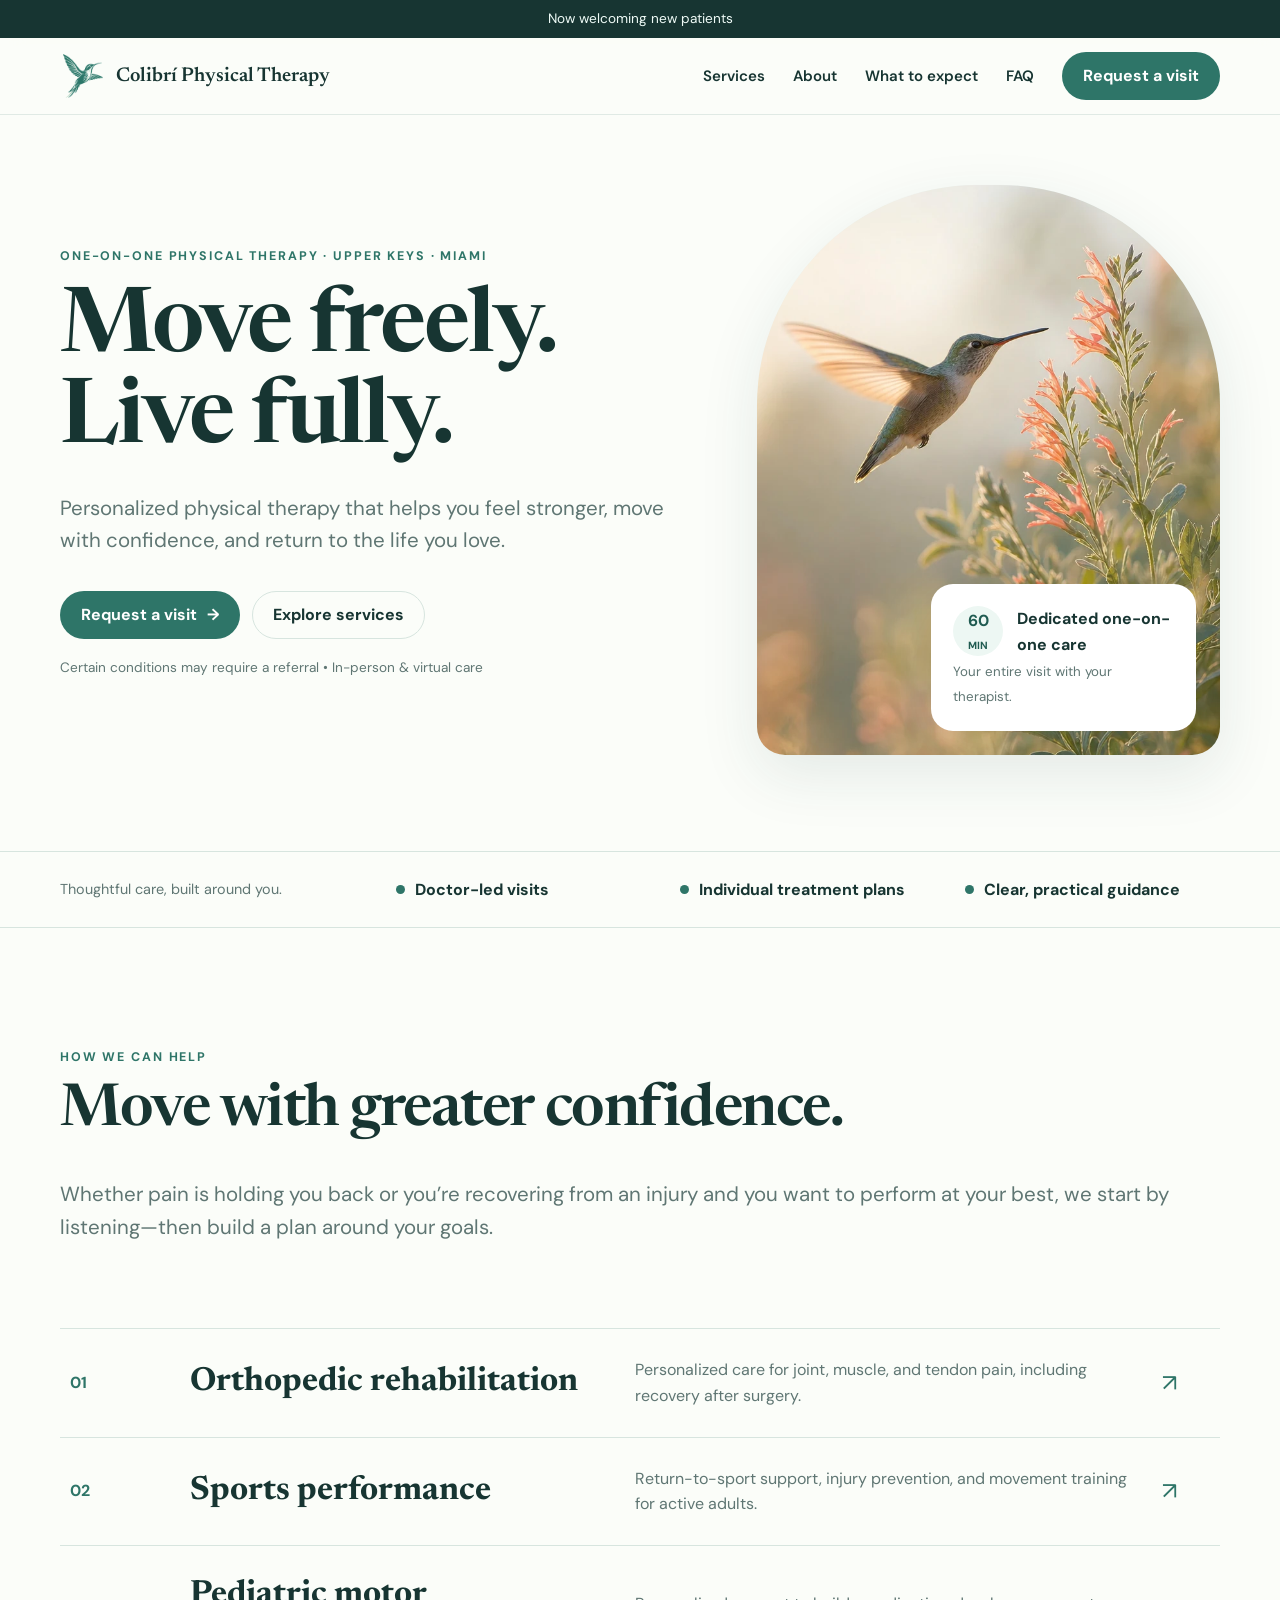
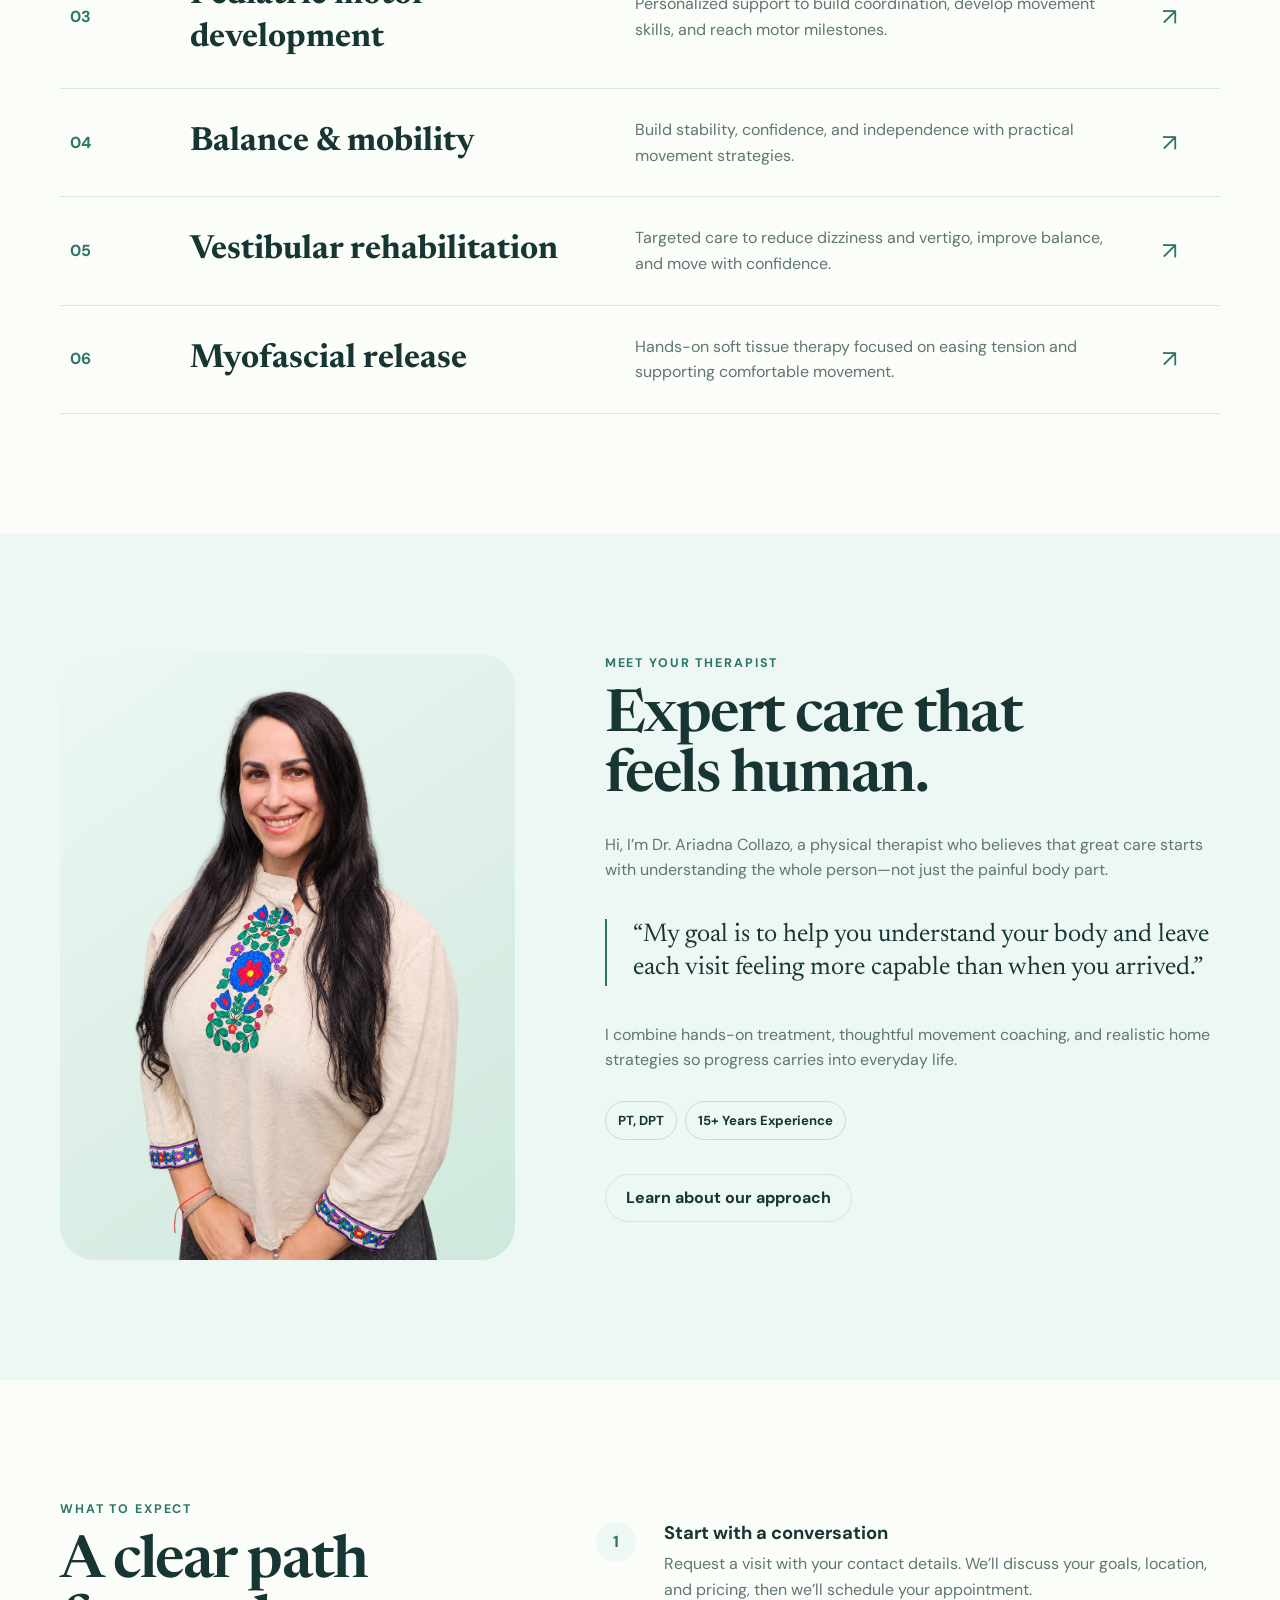
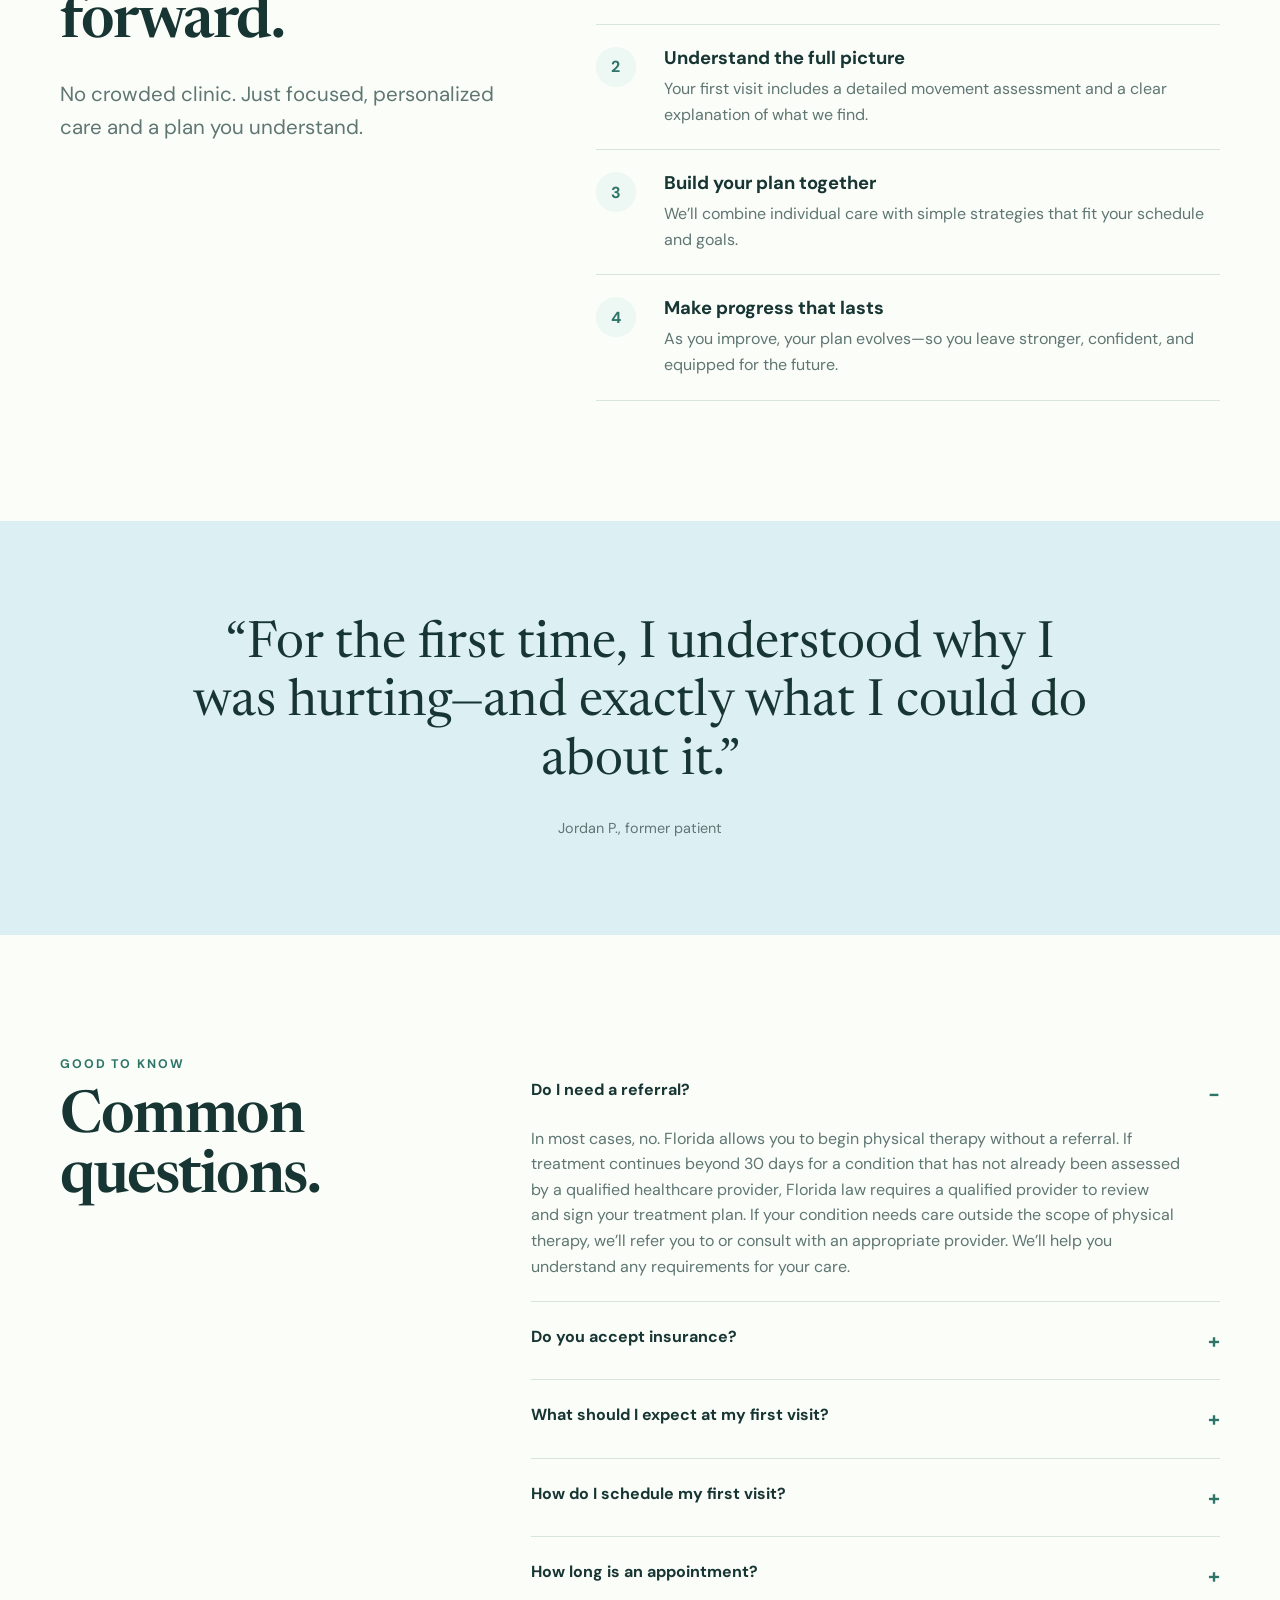
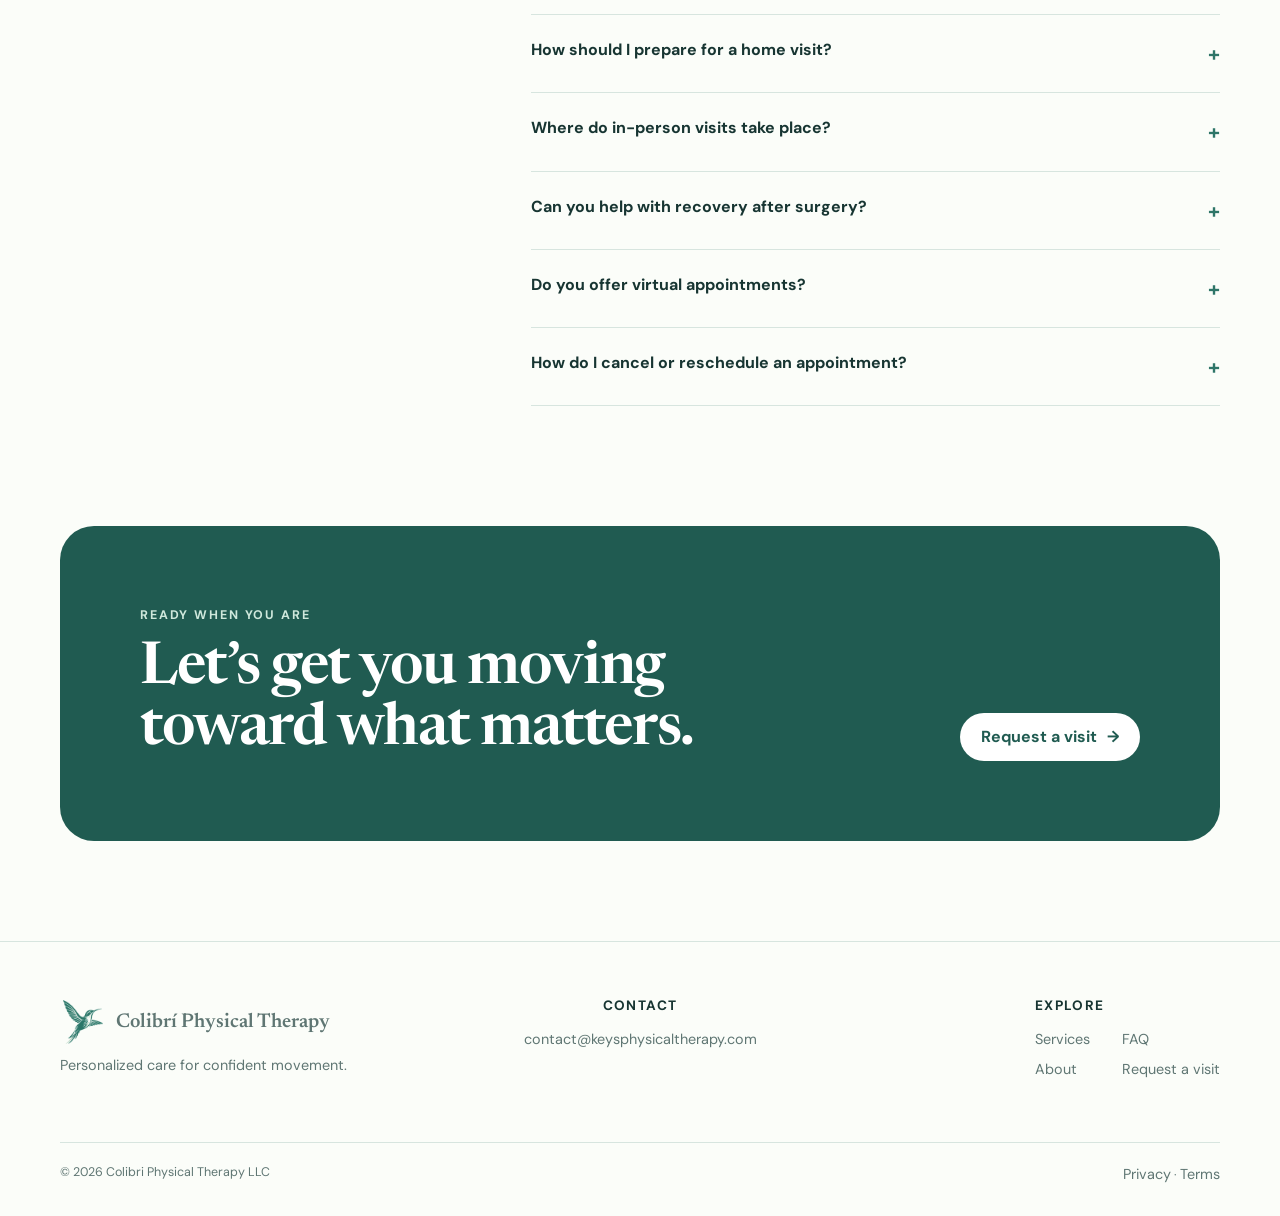
==== commit 0558320f: "Improve responsive therapist portrait layout" ====
--- a/index.html
+++ b/index.html
@@ -187,27 +187,31 @@
             />
           </div>
           <div class="about-copy">
-            <div class="eyebrow">Meet your therapist</div>
-            <h2>Expert care that feels human.</h2>
-            <p>
-              Hi, I’m Dr. Ariadna Collazo, a physical therapist who believes
-              that great care starts with understanding the whole person—not
-              just the painful body part.
-            </p>
-            <p class="quote">
-              “My goal is to help you understand your body and leave each visit
-              feeling more capable than when you arrived.”
-            </p>
-            <p>
-              I combine hands-on treatment, thoughtful movement coaching, and
-              realistic home strategies so progress carries into everyday life.
-            </p>
-            <div class="credentials">
-              <span>PT, DPT</span><span>15+ Years Experience</span>
-            </div>
-            <a class="button secondary" href="#process"
-              >Learn about our approach</a
-            >
+            <div class="about-heading">
+              <div class="eyebrow">Meet your therapist</div>
+              <h2>Expert care that feels human.</h2>
+            </div>
+            <div class="about-details">
+              <p>
+                Hi, I’m Dr. Ariadna Collazo, a physical therapist who believes
+                that great care starts with understanding the whole person—not
+                just the painful body part.
+              </p>
+              <p class="quote">
+                “My goal is to help you understand your body and leave each visit
+                feeling more capable than when you arrived.”
+              </p>
+              <p>
+                I combine hands-on treatment, thoughtful movement coaching, and
+                realistic home strategies so progress carries into everyday life.
+              </p>
+              <div class="credentials">
+                <span>PT, DPT</span><span>15+ Years Experience</span>
+              </div>
+              <a class="button secondary" href="#process"
+                >Learn about our approach</a
+              >
+            </div>
           </div>
         </div>
       </section>
--- a/styles.css
+++ b/styles.css
@@ -379,10 +379,10 @@
   display: grid;
   grid-template-columns: 0.85fr 1.15fr;
   gap: 90px;
-  align-items: center;
+  align-items: start;
 }
 .portrait {
-  min-height: 620px;
+  aspect-ratio: 3 / 4;
   border-radius: var(--radius-lg);
   background: linear-gradient(145deg, var(--mist), var(--sage));
   position: relative;
@@ -926,6 +926,15 @@
   .hero {
     padding-top: 50px;
   }
+  .about-copy {
+    display: contents;
+  }
+  .about-heading {
+    grid-row: 1;
+  }
+  .about-heading h2 {
+    margin-bottom: 0;
+  }
   .hero-art {
     min-height: 500px;
   }
@@ -961,8 +970,6 @@
   .portrait {
     width: 100%;
     max-width: 480px;
-    min-height: 0;
-    aspect-ratio: 3 / 4;
     margin-inline: auto;
   }
   .legal-hero-grid {
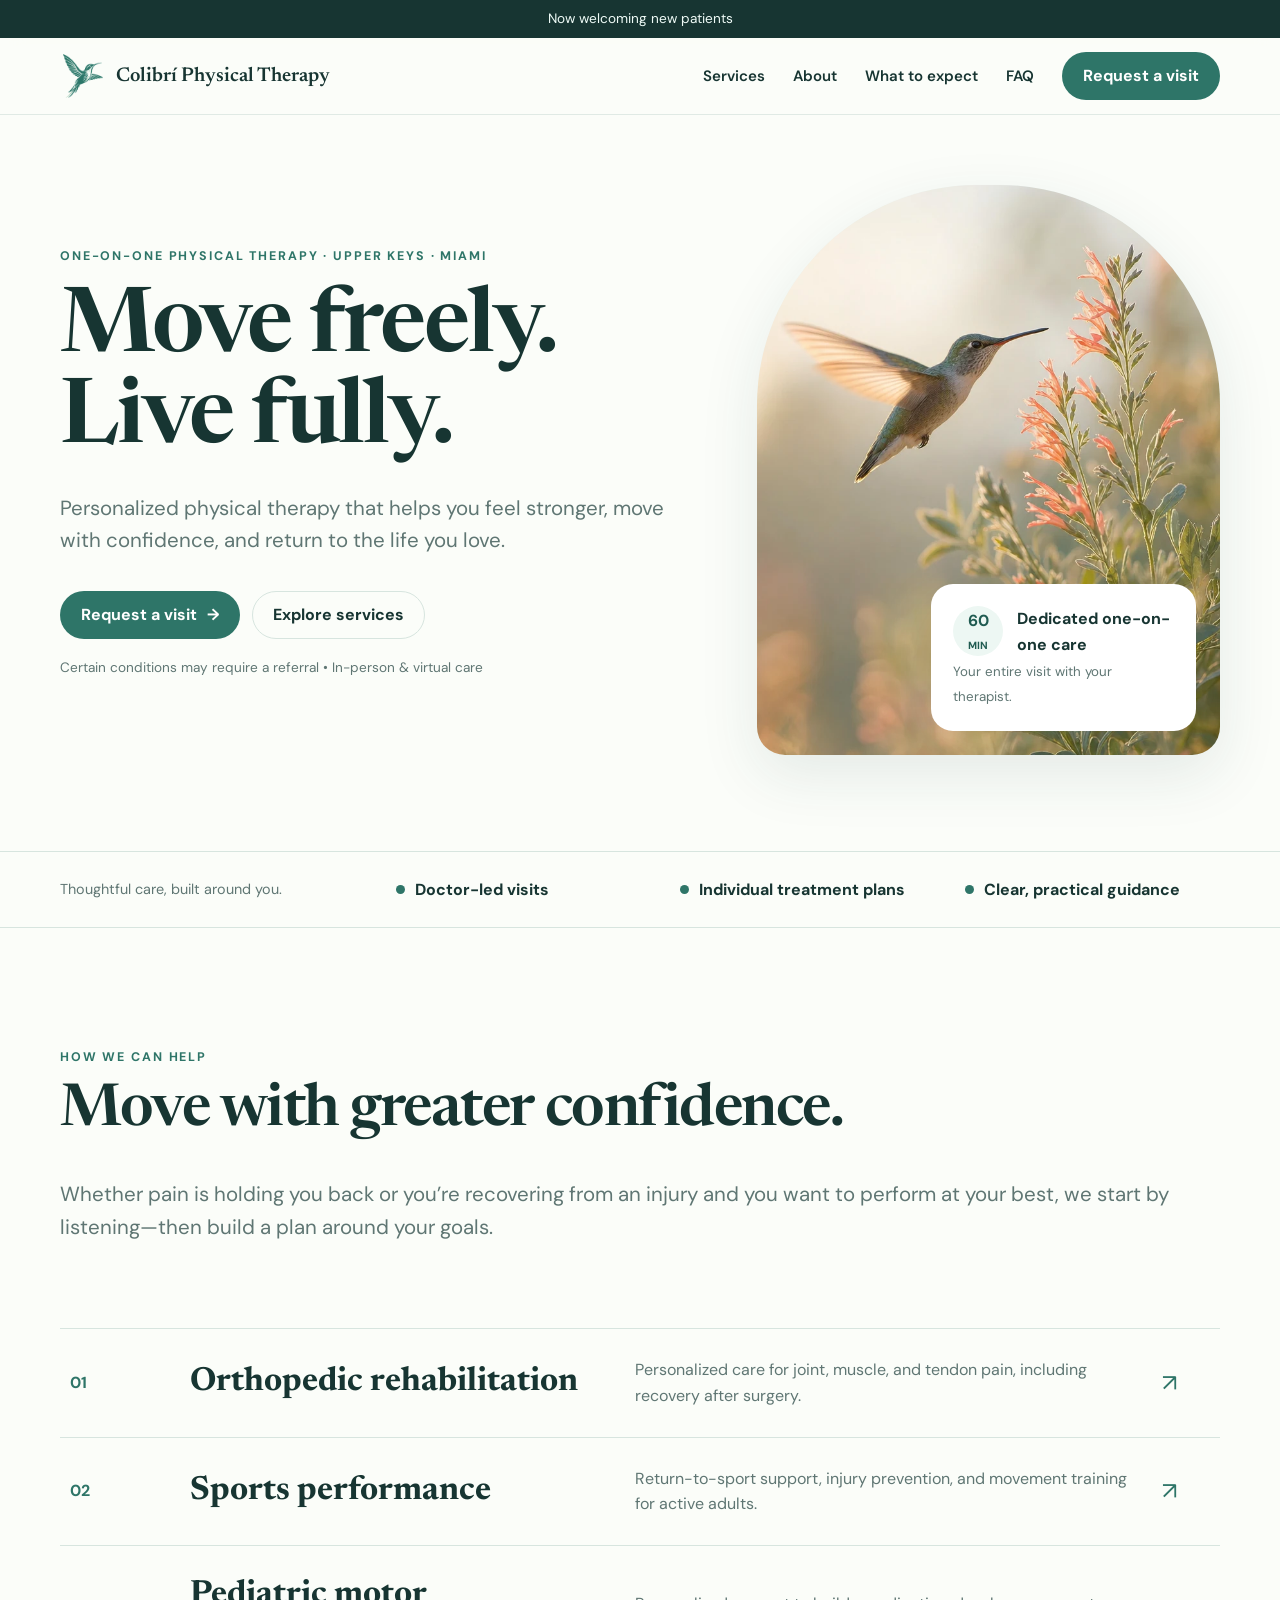
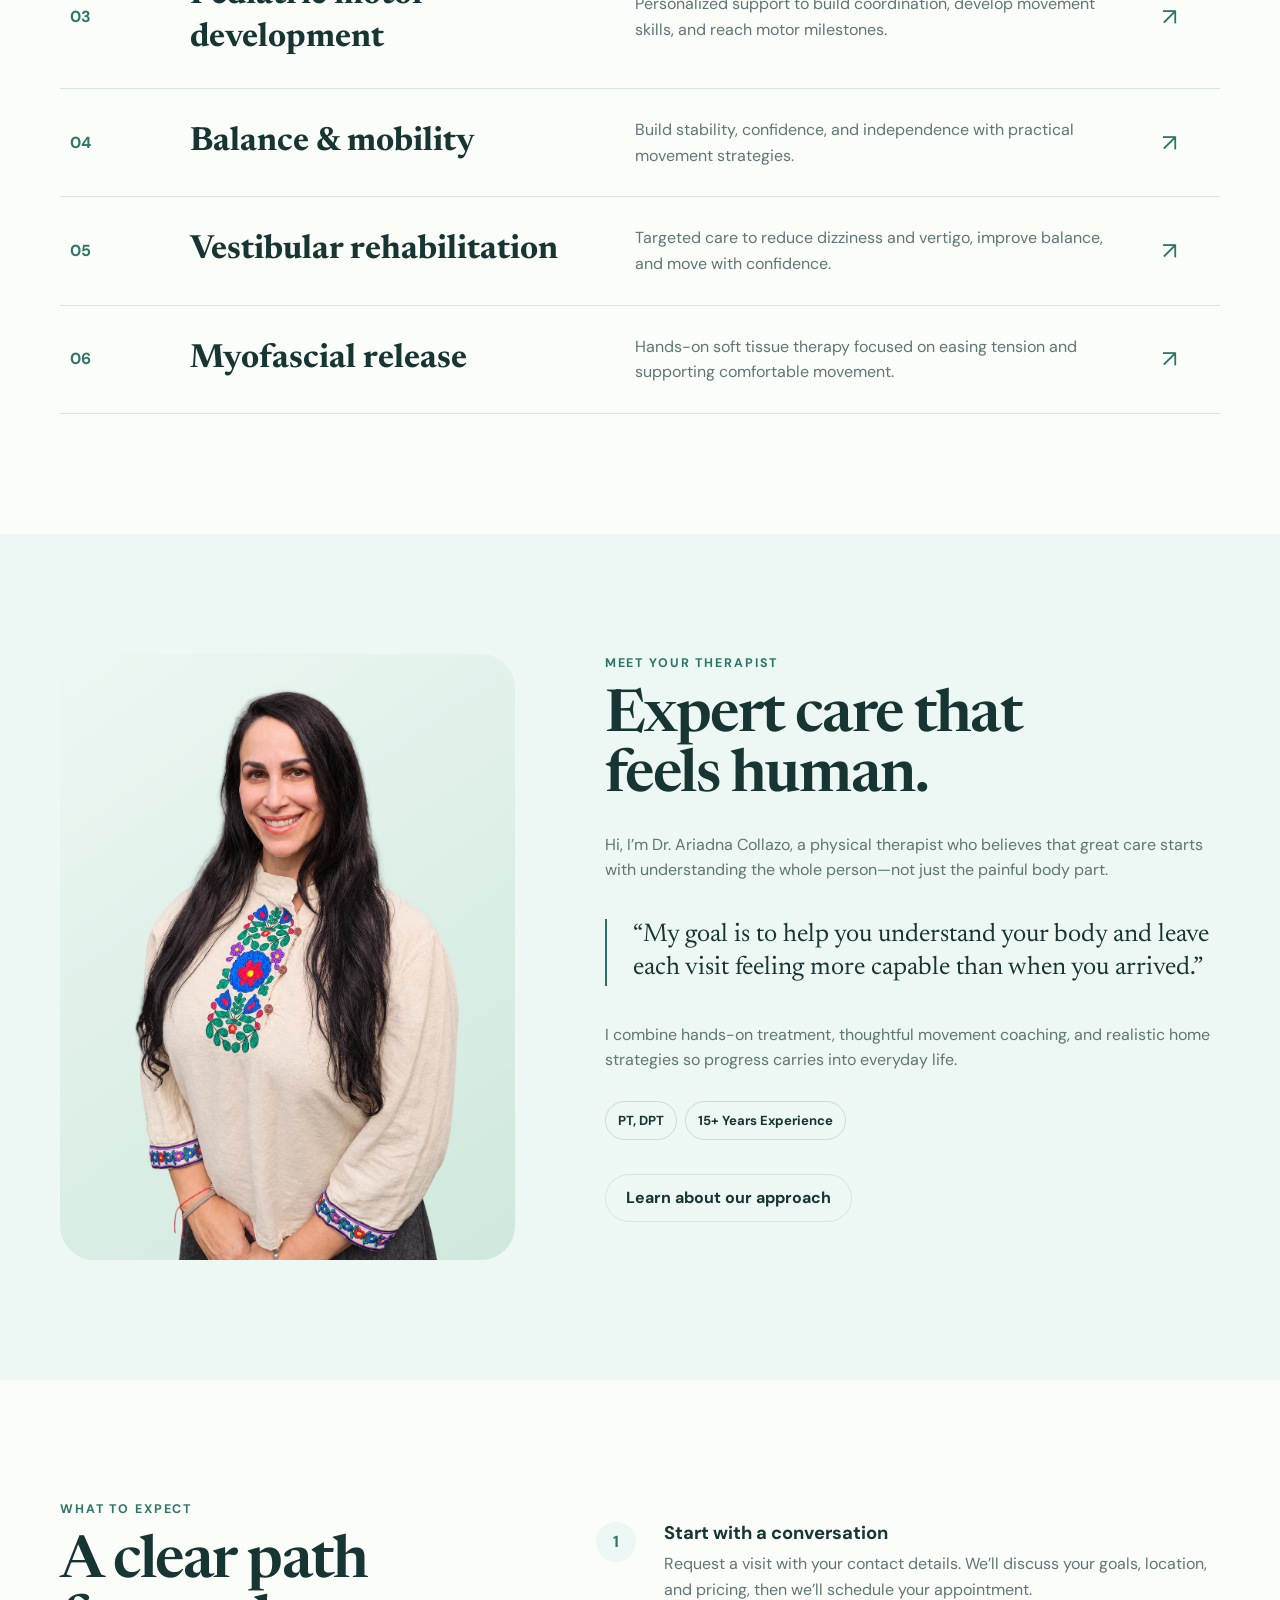
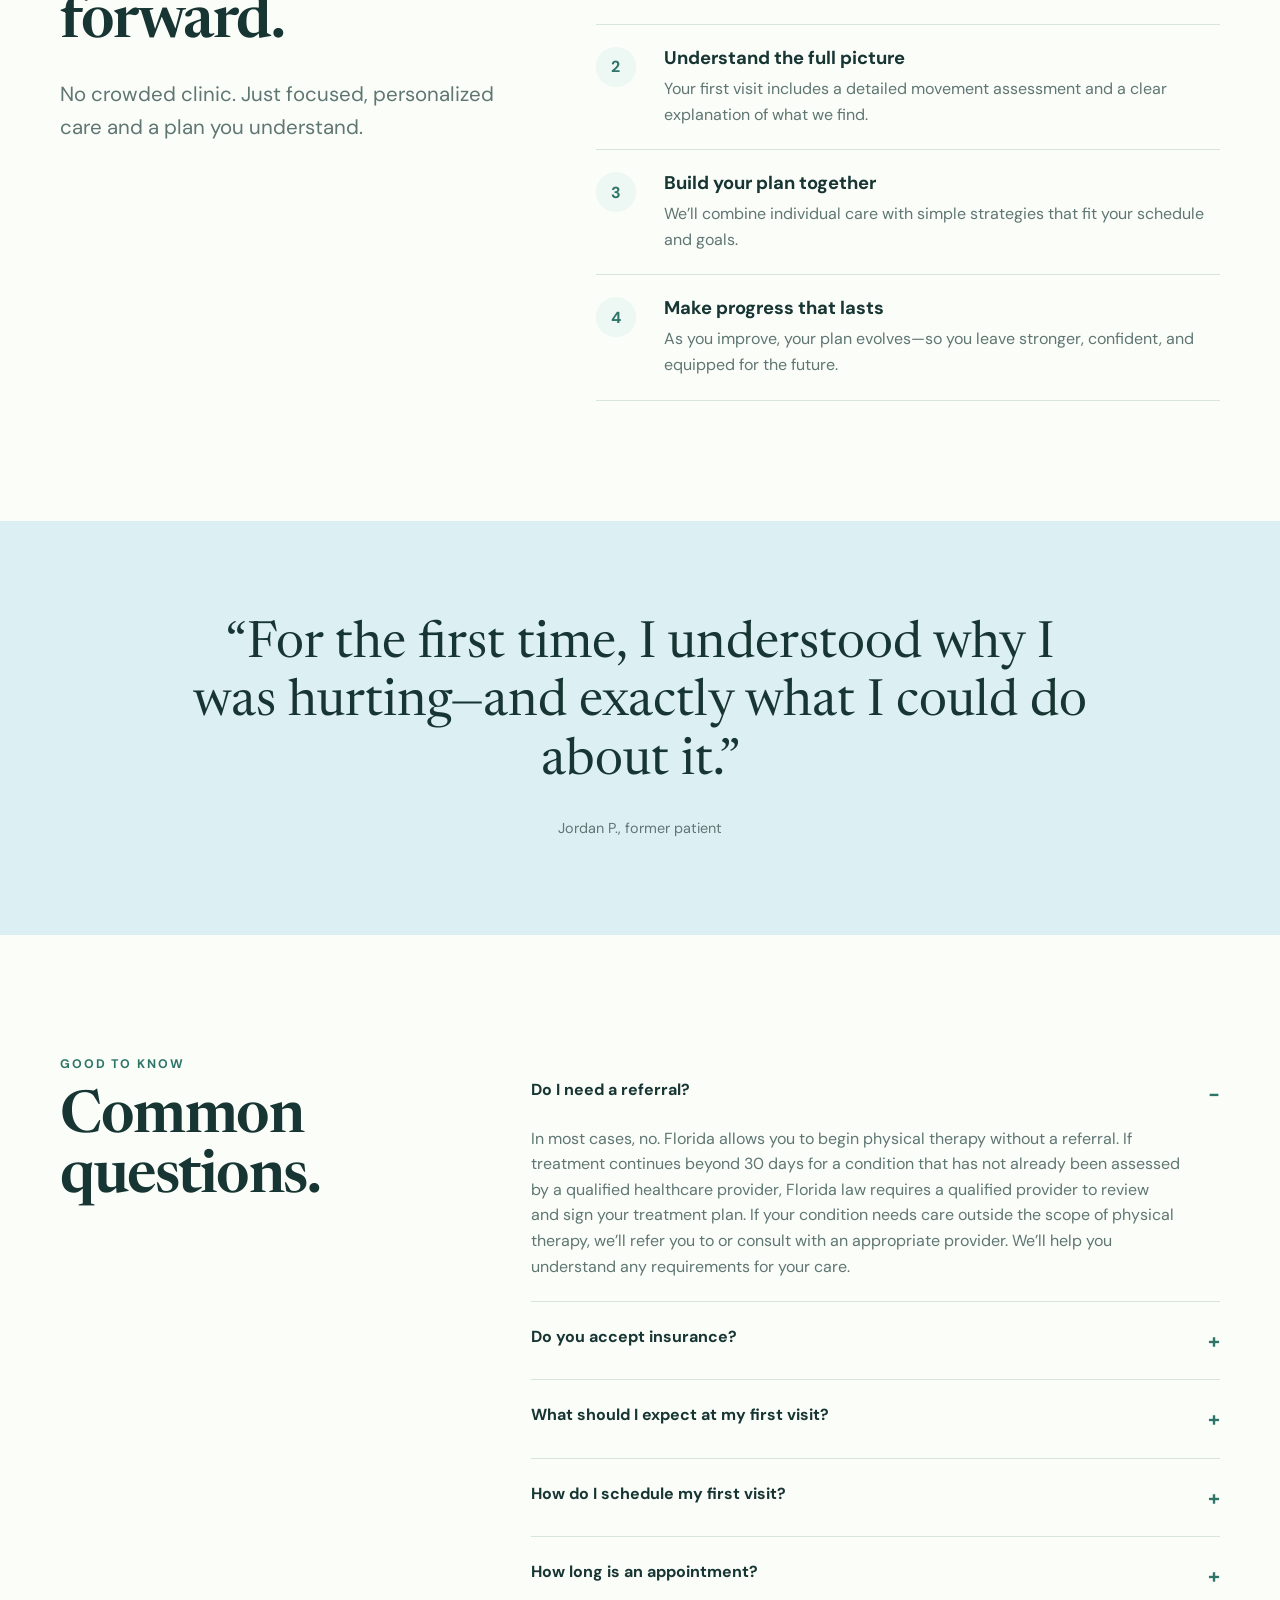
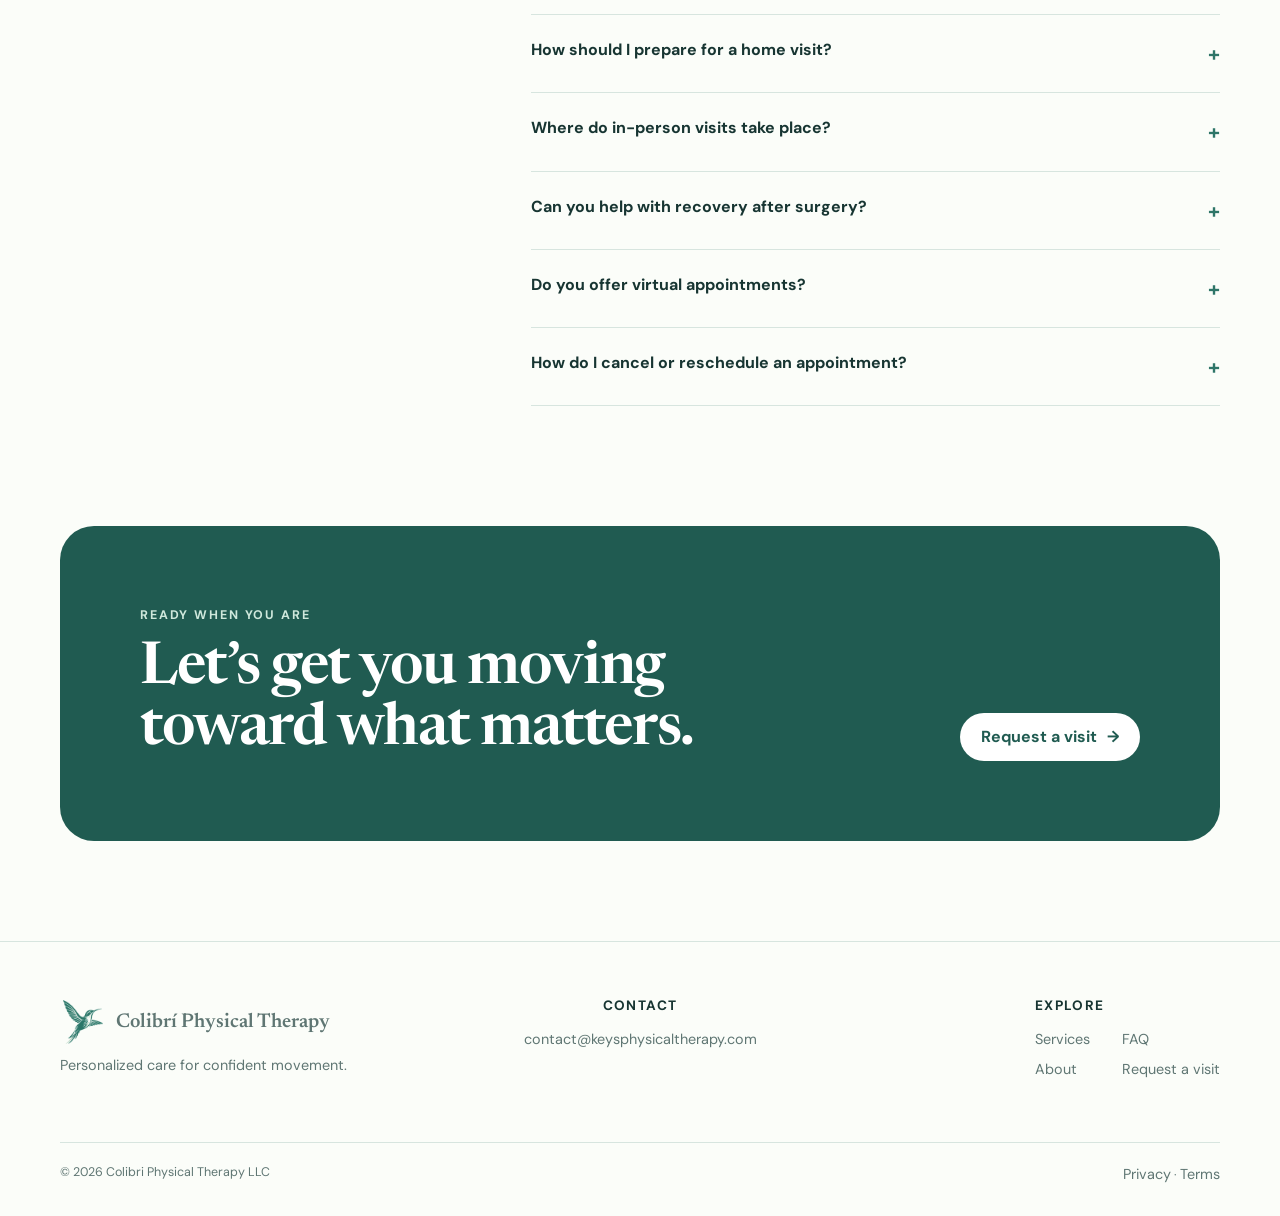
==== commit 2574036d: "Optimize therapist portrait with WebP" ====
--- a/index.html
+++ b/index.html
@@ -178,7 +178,7 @@
         <div class="wrap about-grid">
           <div class="portrait">
             <img
-              src="assets/profile-pic.png"
+              src="assets/profile-pic.webp"
               alt="Dr. Ariadna Collazo, your Colibri physical therapist, smiling"
               width="1055"
               height="1491"
